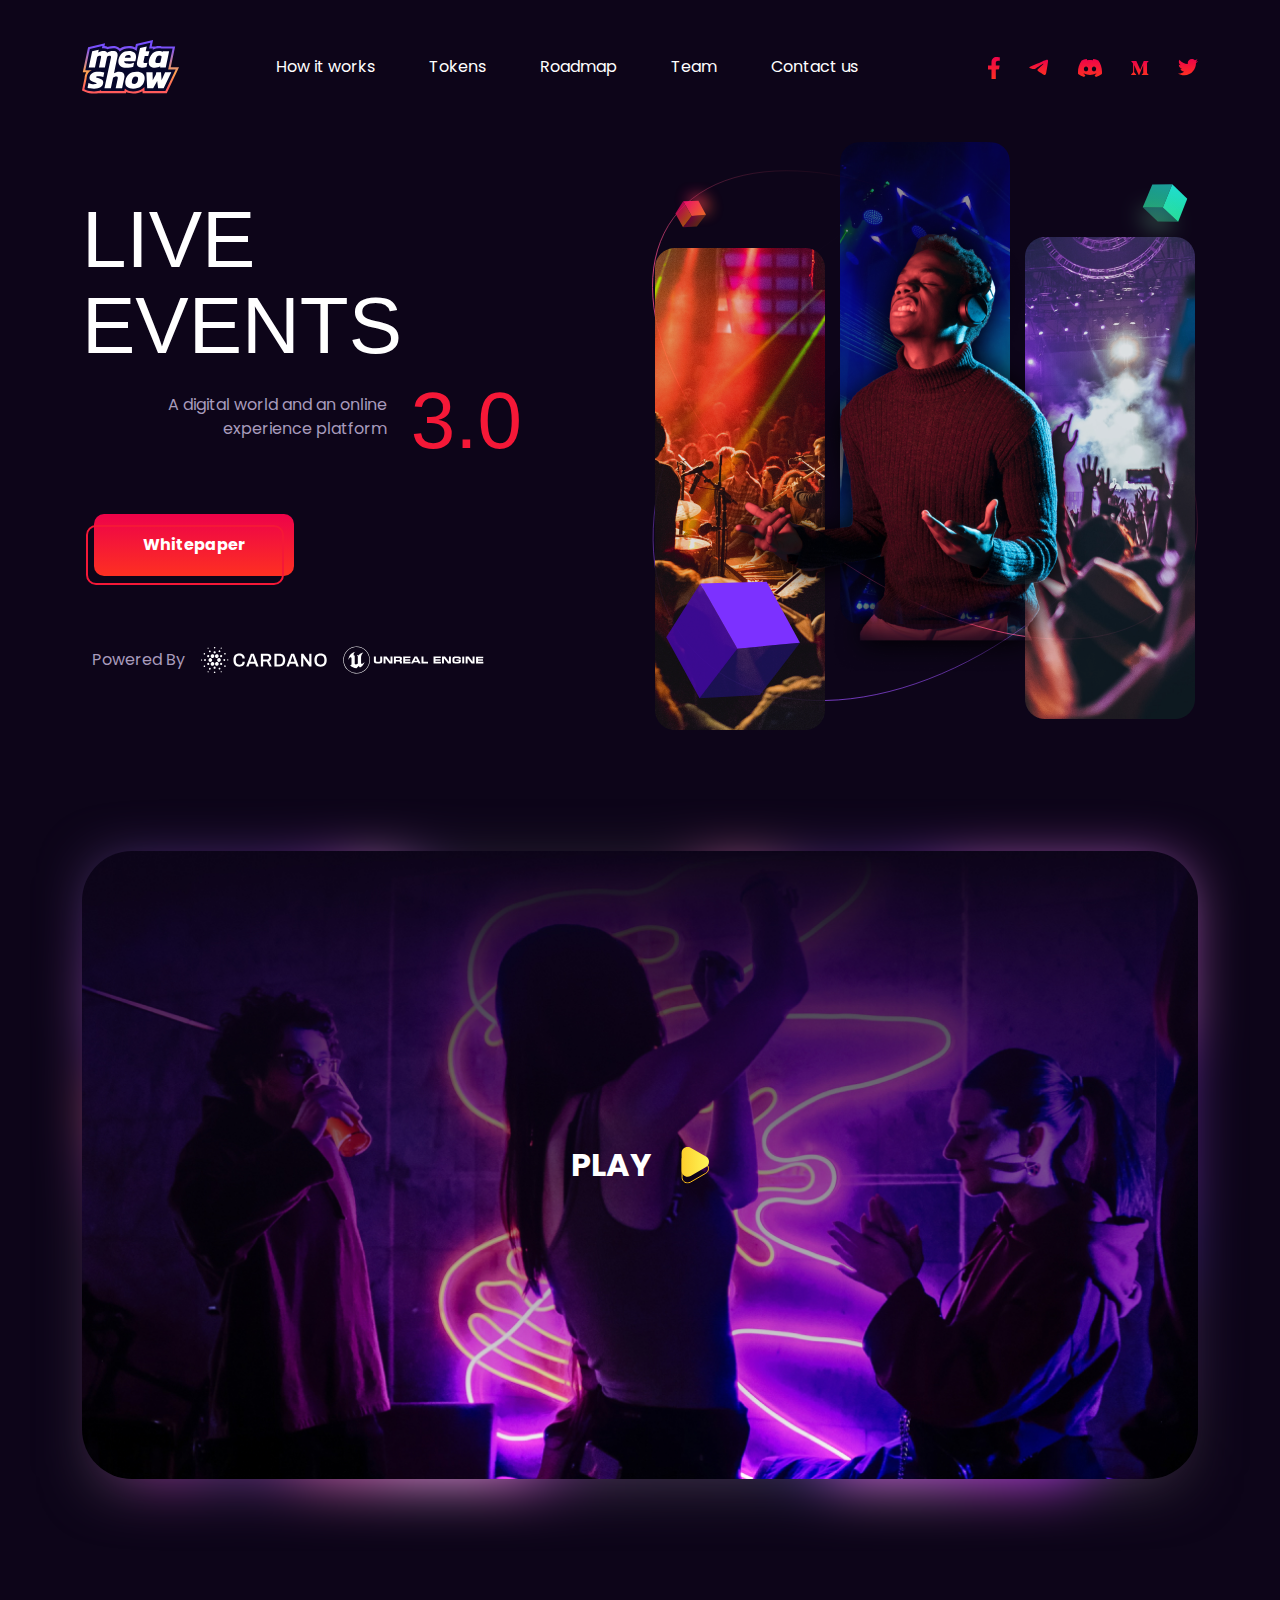
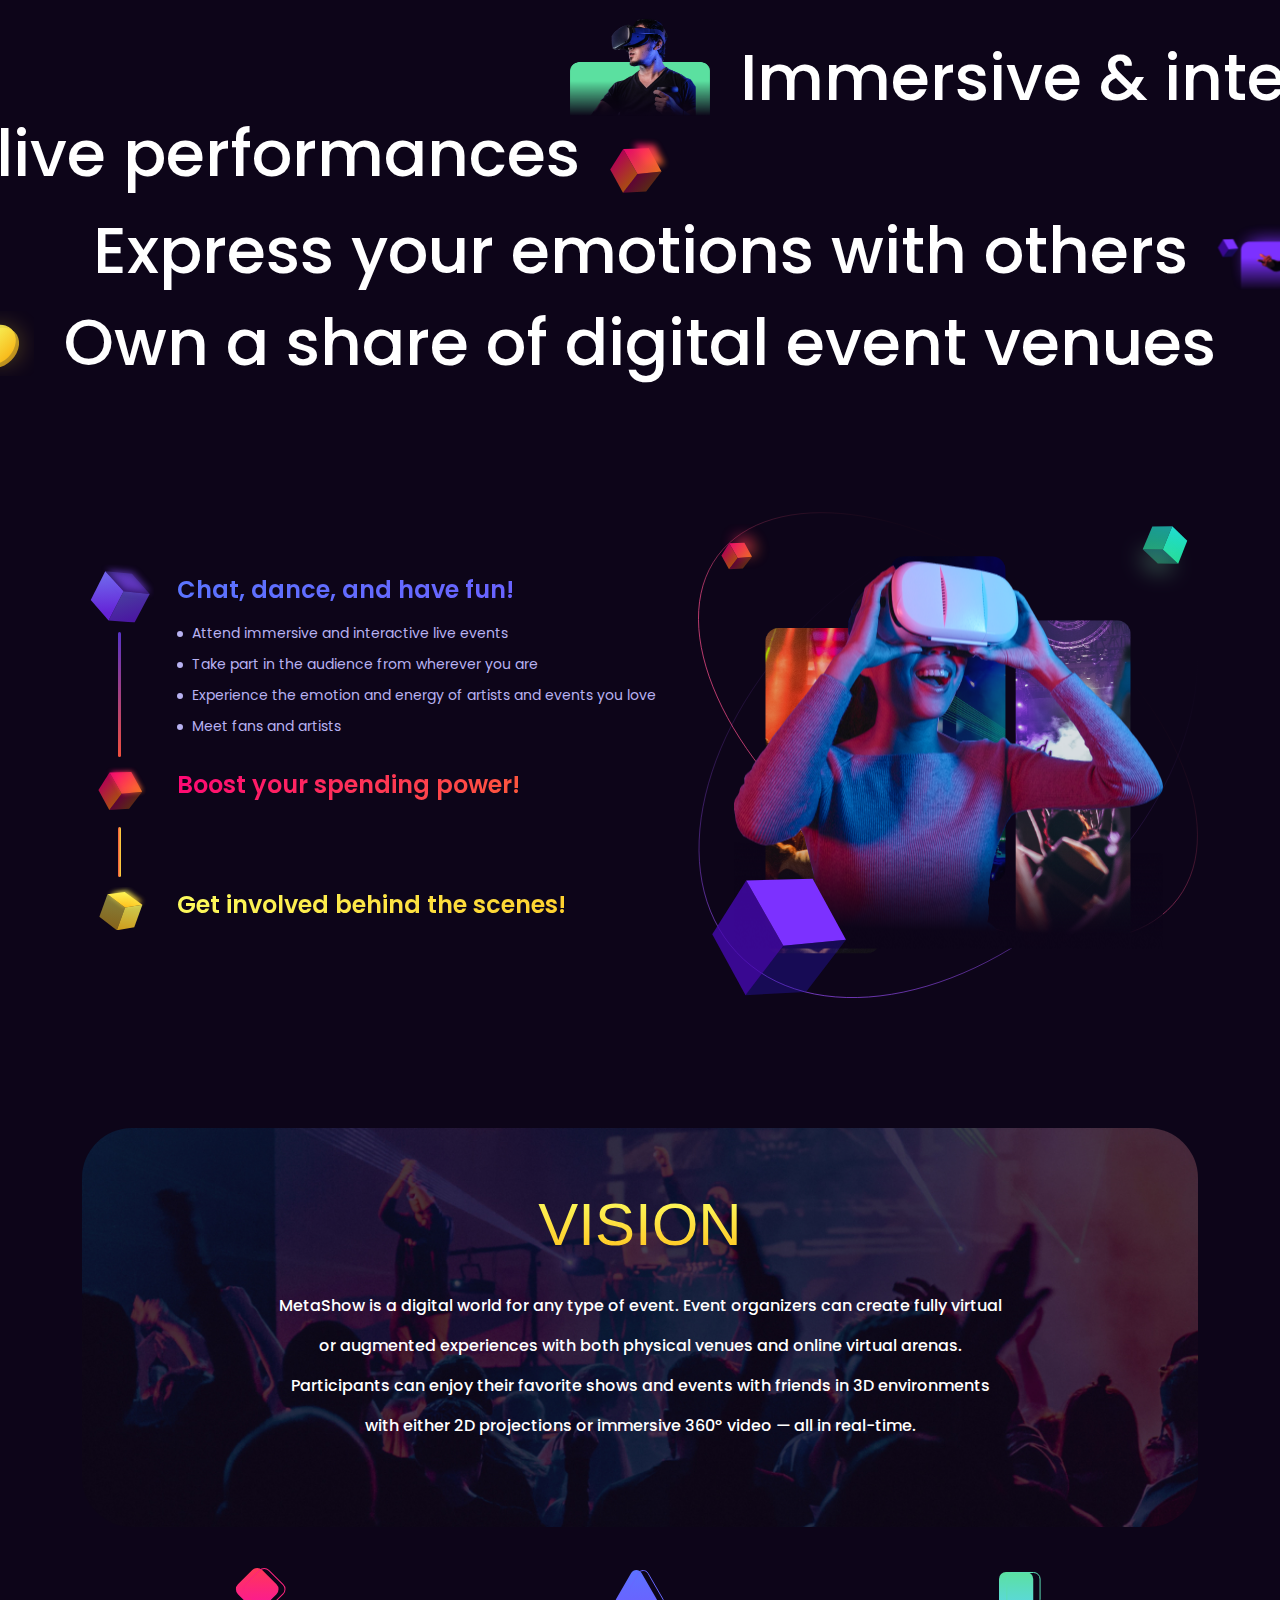
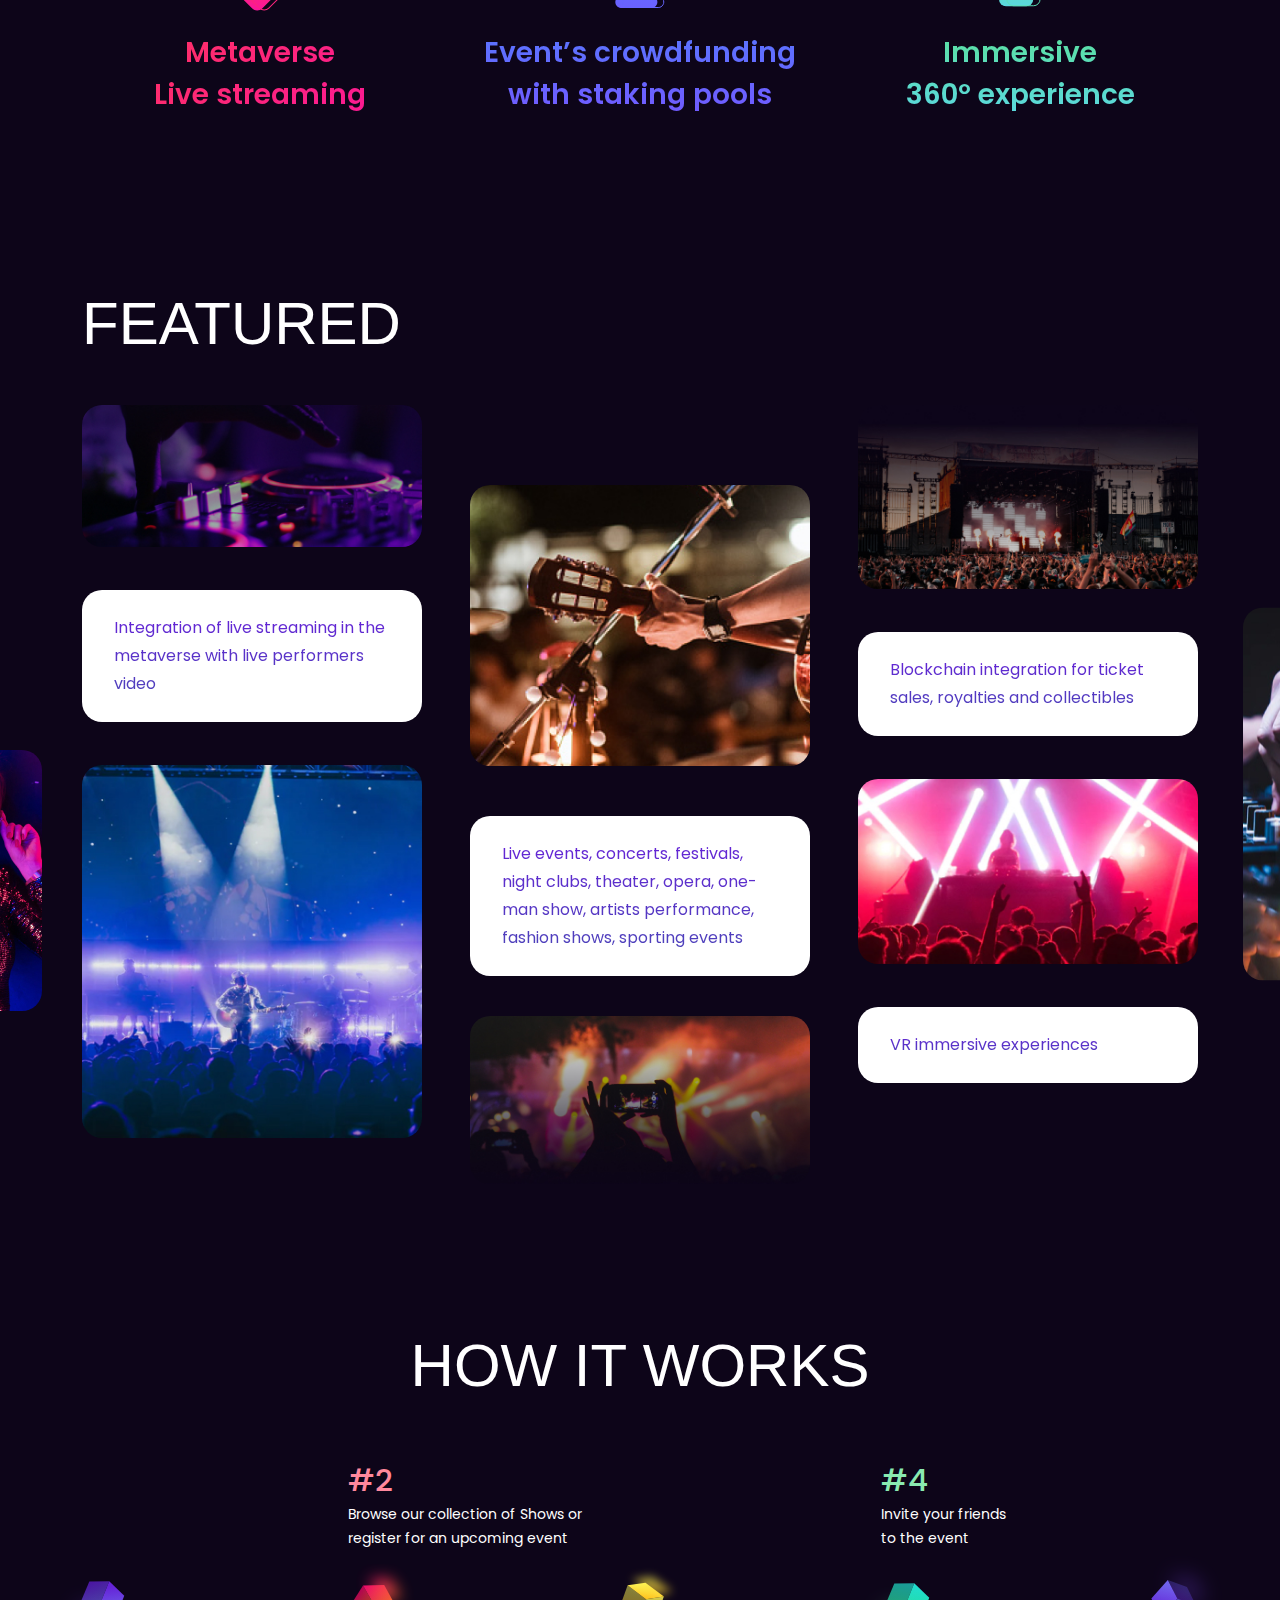
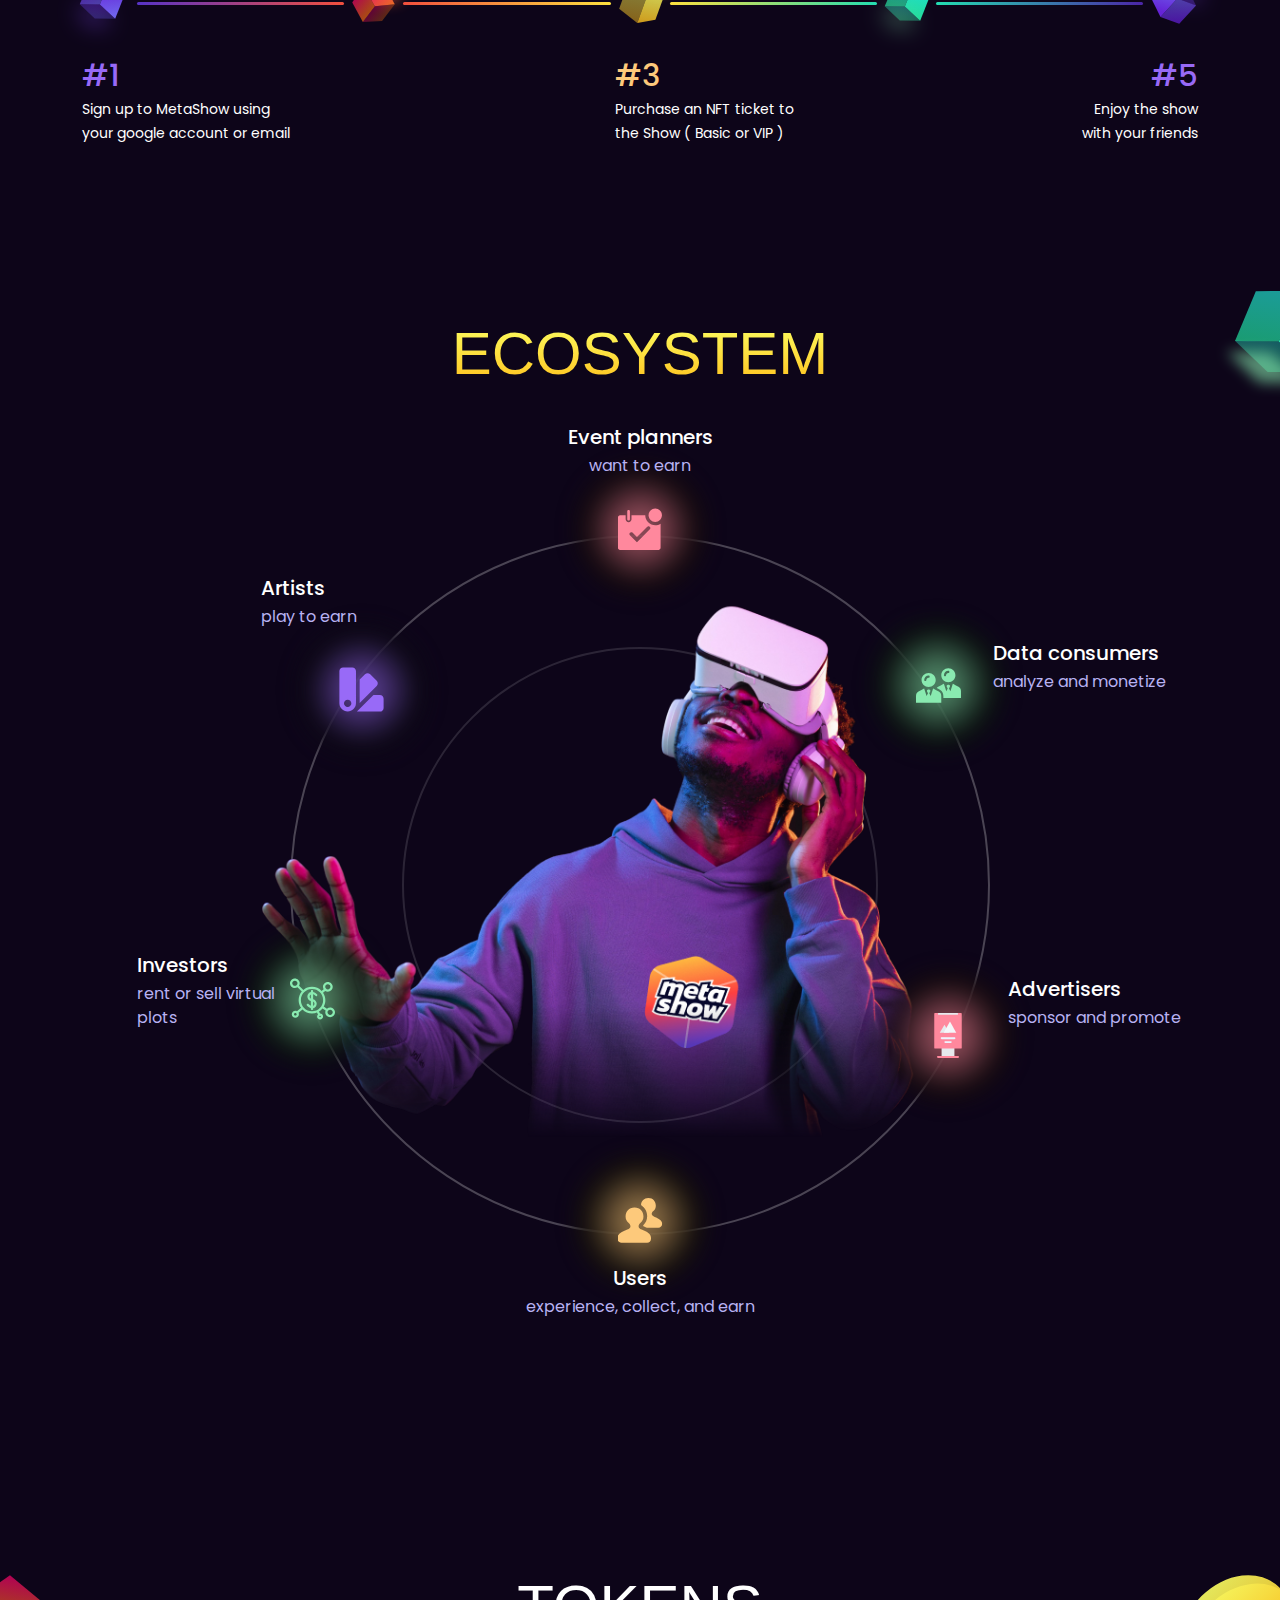
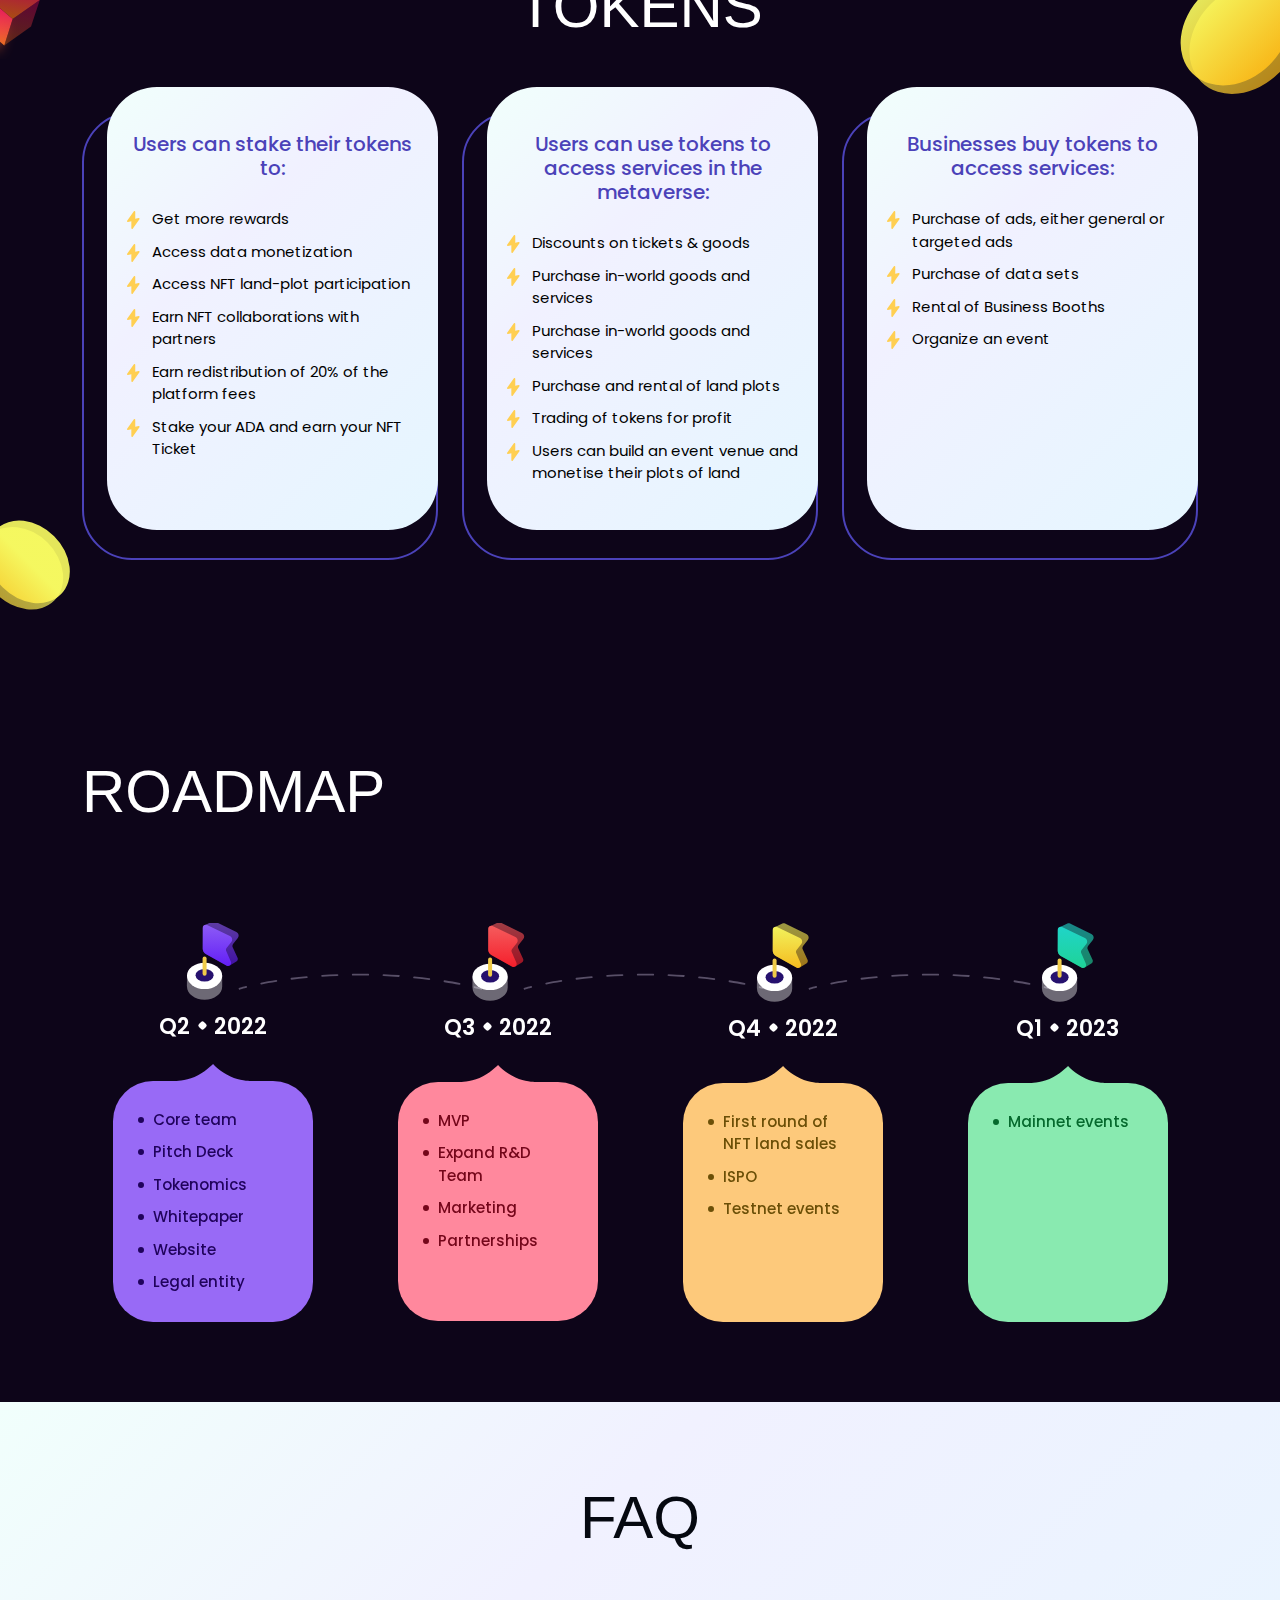
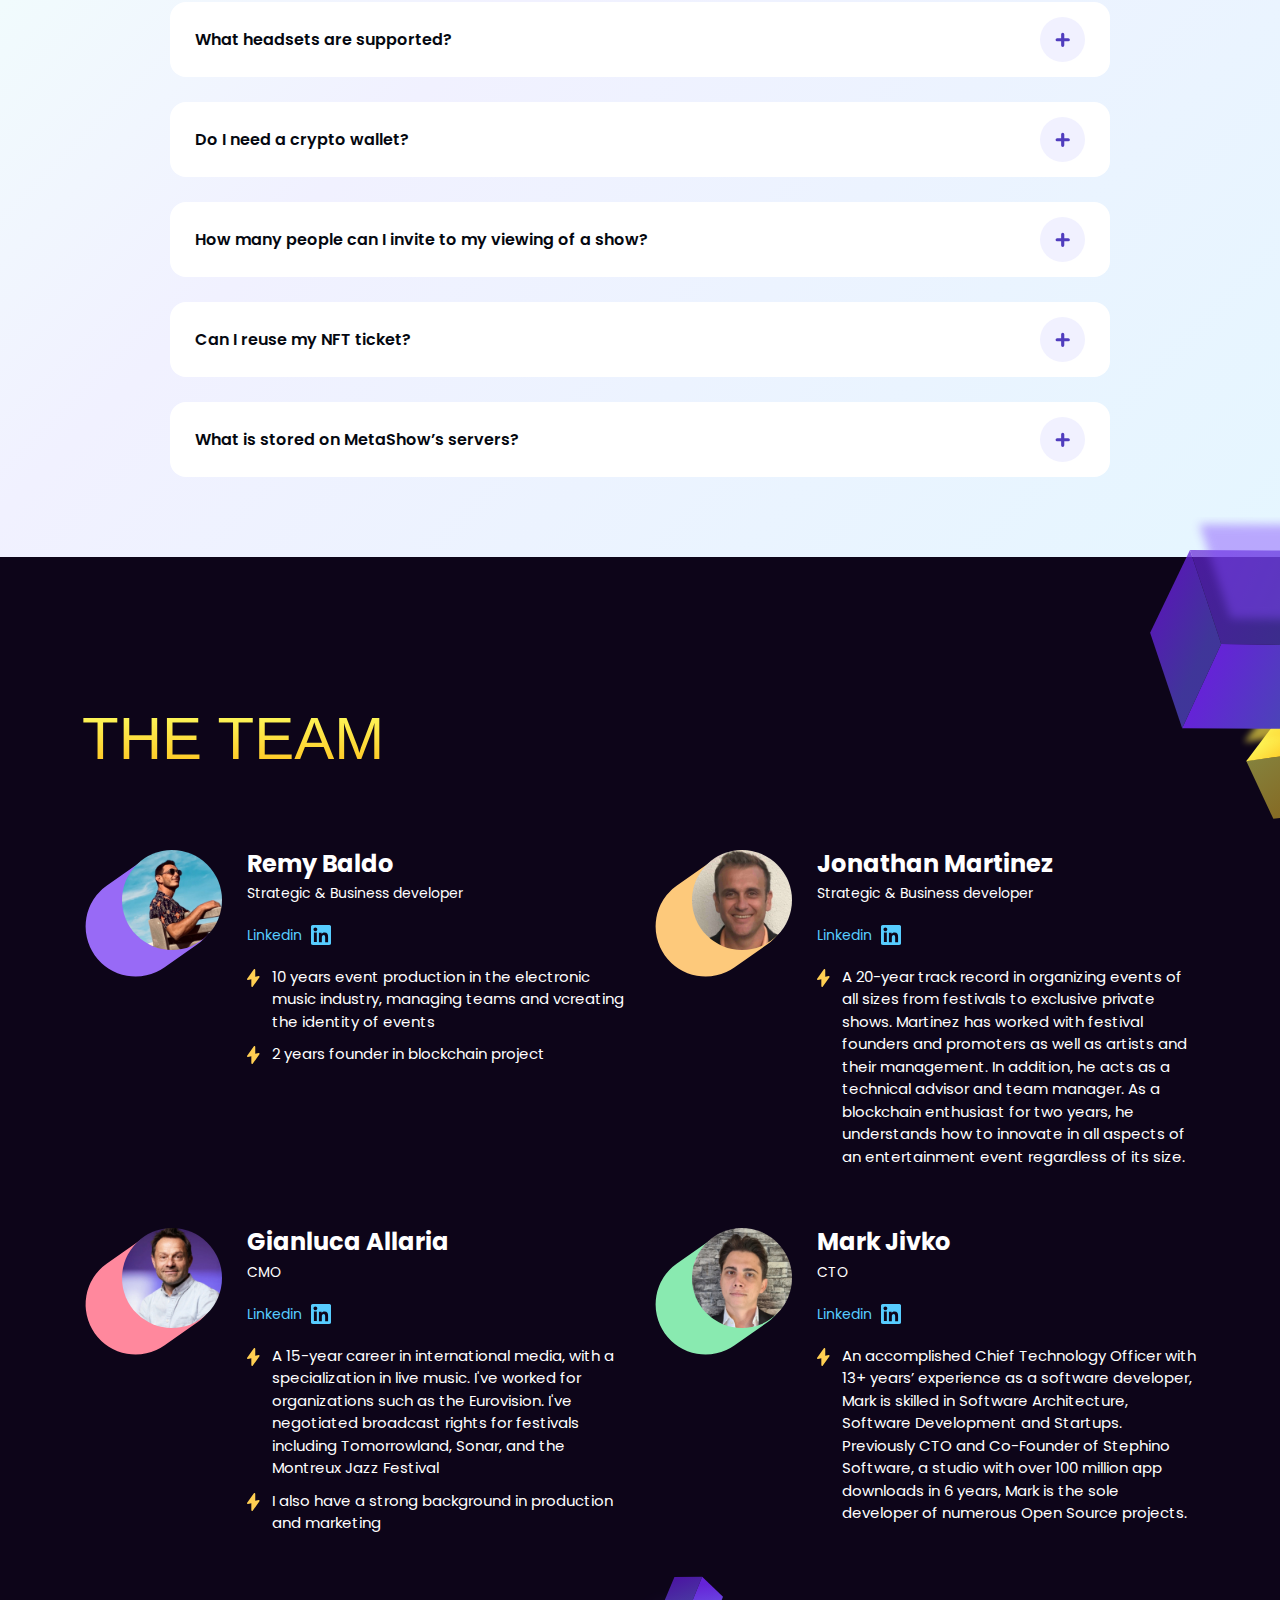
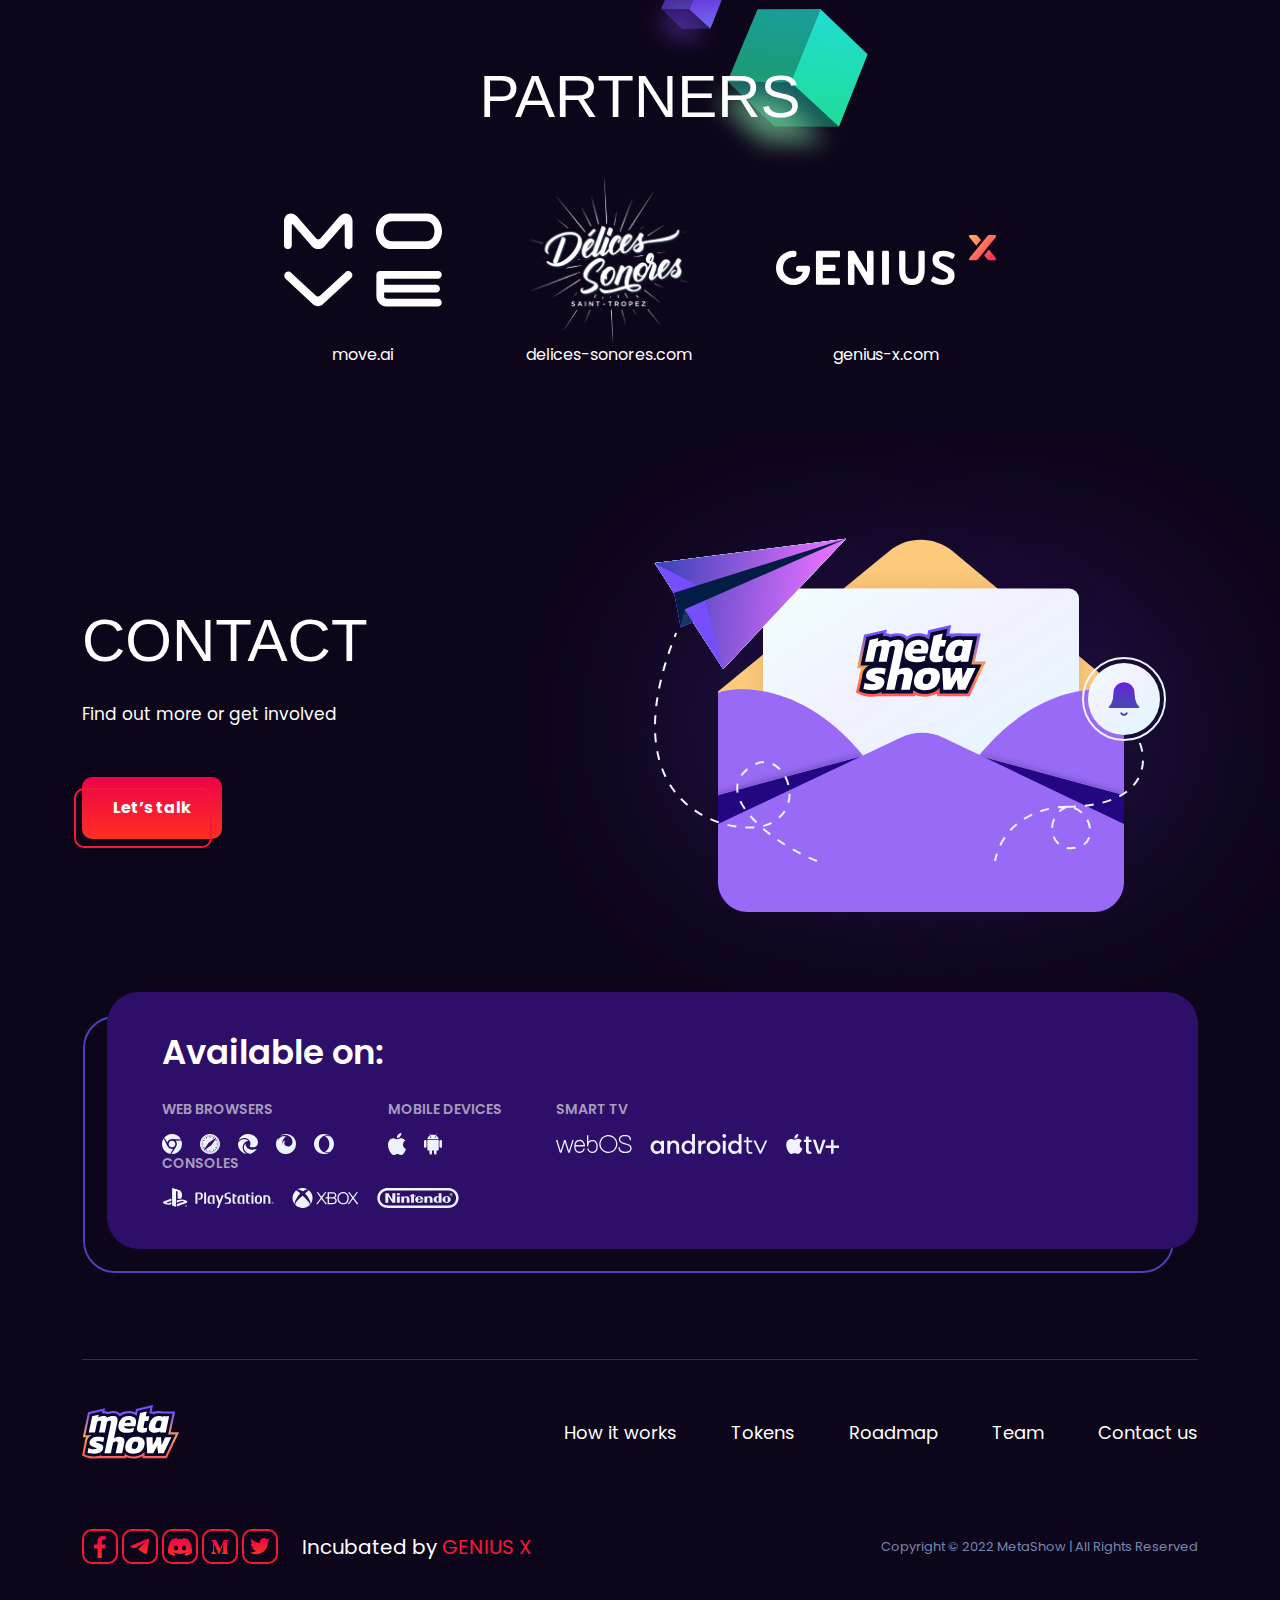
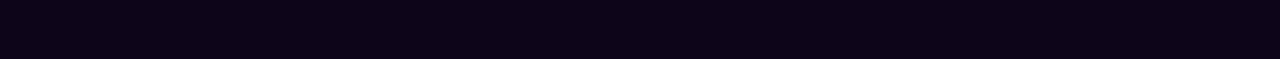
==== public/index.html @ 8c70f135 "[code] Added firebase ci" ====
<!DOCTYPE html>
<html lang="en">
    <head>
        <meta charset="utf-8" />
        <meta name="viewport" content="width=device-width, initial-scale=1" />
        <title>Meta Show</title>
        <link
            href="https://cdn.jsdelivr.net/npm/bootstrap@5.2.0-beta1/dist/css/bootstrap.min.css"
            rel="stylesheet" />

        <link rel="stylesheet" href="https://unpkg.com/swiper/swiper-bundle.min.css" />
        <link rel="stylesheet" href="css/style.css" />
    </head>
    <body>
        <header>
            <div class="headerCol">
                <div class="container">
                    <div class="row align-items-center">
                        <div class="col col-lg-auto">
                            <div class="logoCol">
                                <a href="javascript:void(0)">
                                    <img src="images/logo.svg" alt="MetaShow" />
                                </a>
                            </div>
                        </div>
                        <div class="col-auto col-lg">
                            <div class="menuColMain">
                                <div class="row align-items-center">
                                    <div class="col-lg">
                                        <div class="menuCol">
                                            <ul>
                                                <li>
                                                    <span
                                                        class="data-scroll"
                                                        data-scroll-to="#howItWorkId"
                                                        ><a
                                                            href="javascript:void(0)"
                                                            class="nav-link"
                                                            >How it works</a
                                                        ></span
                                                    >
                                                </li>

                                                <li>
                                                    <span
                                                        class="data-scroll"
                                                        data-scroll-to="#tokenId"
                                                        ><a
                                                            href="javascript:void(0)"
                                                            class="nav-link"
                                                            >Tokens</a
                                                        ></span
                                                    >
                                                </li>

                                                <li>
                                                    <span
                                                        class="data-scroll"
                                                        data-scroll-to="#roadmapId"
                                                        ><a
                                                            href="javascript:void(0)"
                                                            class="nav-link"
                                                            >Roadmap</a
                                                        ></span
                                                    >
                                                </li>

                                                <li>
                                                    <span
                                                        class="data-scroll"
                                                        data-scroll-to="#teamId"
                                                        ><a
                                                            href="javascript:void(0)"
                                                            class="nav-link"
                                                            >Team</a
                                                        ></span
                                                    >
                                                </li>

                                                <li>
                                                    <span
                                                        class="data-scroll"
                                                        data-scroll-to="#contactId"
                                                        ><a
                                                            href="javascript:void(0)"
                                                            class="nav-link"
                                                            >Contact us</a
                                                        ></span
                                                    >
                                                </li>
                                            </ul>
                                        </div>
                                    </div>

                                    <div class="col-lg-auto">
                                        <div class="socialIcons">
                                            <ul>
                                                <li>
                                                    <a href="javascript:void(0)"
                                                        ><img
                                                            src="images/facebook.svg"
                                                            alt="facebook"
                                                    /></a>
                                                </li>

                                                <li>
                                                    <a
                                                        rel="nofollow"
                                                        target="_blank"
                                                        href="https://t.me/metashowofficial"
                                                        ><img
                                                            src="images/telegram.svg"
                                                            alt="Telegram"
                                                    /></a>
                                                </li>

                                                <li>
                                                    <a
                                                        rel="nofollow"
                                                        target="_blank"
                                                        href="https://discord.gg/A9yg56Hc6v"
                                                        ><img
                                                            src="images/discord.svg"
                                                            alt="Discord"
                                                    /></a>
                                                </li>

                                                <li>
                                                    <a href="javascript:void(0)"
                                                        ><img src="images/medium.svg" alt="Medium"
                                                    /></a>
                                                </li>

                                                <li>
                                                    <a
                                                        rel="nofollow"
                                                        target="_blank"
                                                        href="https://twitter.com/HelloMetashow"
                                                        ><img
                                                            src="images/twitter.svg"
                                                            alt="Twitter"
                                                    /></a>
                                                </li>
                                            </ul>
                                        </div>
                                    </div>
                                </div>
                            </div>

                            <div class="d-lg-none">
                                <div class="menuTogle">
                                    <a href="javascript:void(0)" class="toggle">
                                        <span class="bar"></span>
                                        <span class="bar"></span>
                                        <span class="bar"></span>
                                    </a>
                                </div>
                            </div>
                        </div>
                    </div>
                </div>
            </div>
        </header>
        <section>
            <div class="bannerSection">
                <div class="container">
                    <div class="bannerContentMain">
                        <div class="row align-items-center">
                            <div class="col-md-6 order-md-last">
                                <div class="bannerImgCol">
                                    <span class="bannerShape1"
                                        ><img
                                            data-offset="90"
                                            src="images/banner-shape-1.svg"
                                            alt="..."
                                            class="parallax"
                                    /></span>

                                    <span class="bannerShape2"
                                        ><img
                                            data-offset="30"
                                            src="images/banner-shape-2.svg"
                                            alt="..."
                                            class="parallax"
                                    /></span>

                                    <span class="bannerBg"
                                        ><img
                                            data-offset="10"
                                            src="images/banner-bg.png"
                                            alt="..."
                                            class="parallax"
                                    /></span>

                                    <span class="bannerImg"
                                        ><img
                                            data-offset="30"
                                            src="images/Man photo.png"
                                            alt="..."
                                            class="parallax"
                                    /></span>

                                    <span class="bannerBox1"
                                        ><img
                                            data-offset="20"
                                            src="images/banner-box-1.svg"
                                            alt="..."
                                            class="parallax"
                                    /></span>

                                    <span class="bannerBox2"
                                        ><img
                                            data-offset="30"
                                            src="images/banner-box-2.svg"
                                            alt="..."
                                            class="parallax"
                                    /></span>

                                    <span class="bannerBox3"
                                        ><img
                                            data-offset="50"
                                            src="images/banner-box-3.svg"
                                            alt="..."
                                            class="parallax"
                                    /></span>
                                </div>
                            </div>

                            <div class="col-md-6">
                                <div class="bannerContent">
                                    <h1 class="xxlTitle">Live EVENTS</h1>

                                    <div class="row g-2 g-sm-4 align-items-center">
                                        <div class="col">
                                            <p class="bannerP">
                                                A digital world and an online experience platform
                                            </p>
                                        </div>

                                        <div class="col-auto">
                                            <span class="xxlTitle primaryColor">3.0</span>
                                        </div>
                                    </div>

                                    <div class="bannerBtnCol">
                                        <div class="row g-0 g-md-3 align-items-center">
                                            <div class="col-md-auto">
                                                <a
                                                    href="javascript:void(0)"
                                                    class="btn btnPrimary minWdBtn"
                                                    >Whitepaper</a
                                                >
                                            </div>
                                        </div>
                                    </div>

                                    <div class="poweredByCol">
                                        <ul class="poweredByLogo">
                                            <li>Powered By</li>

                                            <li><img src="images/cardano-logo.svg" alt="..." /></li>

                                            <li><img src="images/ue-logo.svg" alt="..." /></li>
                                        </ul>
                                    </div>
                                </div>
                            </div>
                        </div>
                    </div>
                </div>
            </div>
        </section>

        <section>
            <div class="videoSection">
                <div class="container">
                    <div class="videoCol">
                        <div class="ratio ratio-16x9">
                            <video class="video" poster="images/video-poster.jpg">
                                <source src="images/video.mp4" type="video/mp4" />

                                Your browser does not support the video tag.
                            </video>
                        </div>

                        <div class="playpause">
                            <span>play</span>

                            <span><img src="images/play-icon.svg" alt="..." /></span>
                        </div>
                    </div>
                </div>
            </div>
        </section>

        <div class="marqueeSection sectionSpace">
            <div class="marqueeSliderCol">
                <div class="swiper marqueeSlider1">
                    <div class="swiper-wrapper">
                        <div class="swiper-slide">
                            <span class="marqueeText">Immersive & interactive live events</span>
                        </div>

                        <div class="swiper-slide">
                            <span class="marqueeImgCol"
                                ><img src="images/marquee-img-1.png" alt="..." class="mqImg1"
                            /></span>
                        </div>
                    </div>

                    <div class="swiper-pagination"></div>
                </div>
            </div>

            <div class="marqueeSliderCol marqueeSlider2Col">
                <div class="swiper marqueeSlider2">
                    <div class="swiper-wrapper">
                        <div class="swiper-slide">
                            <span class="marqueeText"
                                >Real audience and artist’s live performances</span
                            >
                        </div>

                        <div class="swiper-slide">
                            <span class="marqueeImgCol"
                                ><img src="images/marquee-img-2.svg" alt="..." class="mqImg2"
                            /></span>
                        </div>
                    </div>

                    <div class="swiper-pagination"></div>
                </div>
            </div>

            <div class="marqueeSliderCol marqueeSlider3Col">
                <div class="swiper marqueeSlider1">
                    <div class="swiper-wrapper">
                        <div class="swiper-slide">
                            <span class="marqueeImgCol"
                                ><img src="images/marquee-img-3.png" alt="..." class="mqImg3"
                            /></span>
                        </div>

                        <div class="swiper-slide">
                            <span class="marqueeText">Express your emotions with others</span>
                        </div>
                    </div>

                    <div class="swiper-pagination"></div>
                </div>
            </div>

            <div class="marqueeSliderCol marqueeSlider4Col">
                <div class="swiper marqueeSlider2">
                    <div class="swiper-wrapper">
                        <div class="swiper-slide">
                            <span class="marqueeImgCol"
                                ><img src="images/marquee-img-4.svg" alt="..." class="mqImg4"
                            /></span>
                        </div>

                        <div class="swiper-slide">
                            <span class="marqueeText">Own a share of digital event venues</span>
                        </div>
                    </div>

                    <div class="swiper-pagination"></div>
                </div>
            </div>
        </div>

        <section>
            <div class="sectionSpace acStyleCol py-0">
                <div class="swiper accordionSlider">
                    <div class="swiper-wrapper">
                        <div class="swiper-slide ss1">
                            <div class="container">
                                <div class="row align-items-center">
                                    <div class="col-md">
                                        <div class="accordionSliderContent">
                                            <div class="accordionList">
                                                <ul>
                                                    <li class="acListOption1">
                                                        <div class="accodionTrigger active">
                                                            <img
                                                                src="images/ac-title-icon-1.svg"
                                                                alt="..."
                                                                class="atTriggerImg" />

                                                            <span class="atTitleText"
                                                                >Chat, dance, and have fun!</span
                                                            >
                                                        </div>

                                                        <div
                                                            class="accordionContent"
                                                            style="display: block">
                                                            <ul class="listStyle2">
                                                                <li>
                                                                    Attend immersive and interactive
                                                                    live events
                                                                </li>

                                                                <li>
                                                                    Take part in the audience from
                                                                    wherever you are
                                                                </li>

                                                                <li>
                                                                    Experience the emotion and
                                                                    energy of artists and events you
                                                                    love
                                                                </li>

                                                                <li>Meet fans and artists</li>
                                                            </ul>
                                                        </div>
                                                    </li>

                                                    <li class="acListOption2">
                                                        <div class="accodionTrigger">
                                                            <img
                                                                src="images/ac-title-icon-2.svg"
                                                                alt="..."
                                                                class="atTriggerImg" />

                                                            <span class="atTitleText"
                                                                >Boost your spending power!</span
                                                            >
                                                        </div>

                                                        <div class="accordionContent">
                                                            <ul class="listStyle2">
                                                                <li>
                                                                    Purchase Event tickets and get
                                                                    access to the real and virtual
                                                                    events or sale in the secondary
                                                                    market
                                                                </li>

                                                                <li>Get exclusive VIP access</li>

                                                                <li>
                                                                    Shop for digital and physical
                                                                    merch and other collectibles
                                                                </li>
                                                            </ul>
                                                        </div>
                                                    </li>

                                                    <li class="acListOption3">
                                                        <div class="accodionTrigger">
                                                            <img
                                                                src="images/ac-title-icon-3.svg"
                                                                alt="..."
                                                                class="atTriggerImg" />

                                                            <span class="atTitleText"
                                                                >Get involved behind the
                                                                scenes!</span
                                                            >
                                                        </div>

                                                        <div class="accordionContent">
                                                            <ul class="listStyle2">
                                                                <li>
                                                                    Event’s crowdfunding with an
                                                                    Innovative staking model
                                                                </li>

                                                                <li>
                                                                    Own a share of the event’s venue
                                                                    and earn profit
                                                                </li>

                                                                <li>
                                                                    Earn profit through NFTs that
                                                                    reward you and benefit artists
                                                                </li>
                                                            </ul>
                                                        </div>
                                                    </li>
                                                </ul>
                                            </div>
                                        </div>
                                    </div>

                                    <div class="col-md-auto">
                                        <div class="aSliderImgCol d-none d-lg-block">
                                            <div class="bannerImgCol">
                                                <span class="bannerShape1"
                                                    ><img
                                                        data-offset="90"
                                                        src="images/banner-shape-1.svg"
                                                        alt="..."
                                                        class="parallax-x"
                                                /></span>

                                                <span class="bannerShape2"
                                                    ><img
                                                        data-offset="30"
                                                        src="images/banner-shape-2.svg"
                                                        alt="..."
                                                        class="parallax-x"
                                                /></span>

                                                <span class="bannerBg"
                                                    ><img
                                                        data-offset="10"
                                                        src="images/banner-bg.png"
                                                        alt="..."
                                                        class="parallax-x"
                                                /></span>

                                                <span class="bannerImg"
                                                    ><img
                                                        data-offset="30"
                                                        src="images/accordion-img-1.png"
                                                        alt="..."
                                                        class="parallax-x"
                                                /></span>

                                                <span class="bannerBox1"
                                                    ><img
                                                        data-offset="20"
                                                        src="images/banner-box-1.svg"
                                                        alt="..."
                                                        class="parallax-x"
                                                /></span>

                                                <span class="bannerBox2"
                                                    ><img
                                                        data-offset="30"
                                                        src="images/banner-box-2.svg"
                                                        alt="..."
                                                        class="parallax-x"
                                                /></span>

                                                <span class="bannerBox3"
                                                    ><img
                                                        data-offset="50"
                                                        src="images/banner-box-3.svg"
                                                        alt="..."
                                                        class="parallax-x"
                                                /></span>
                                            </div>
                                        </div>
                                    </div>
                                </div>
                            </div>
                        </div>

                        <div class="swiper-slide ss2">
                            <div class="container">
                                <div class="row align-items-center">
                                    <div class="col-md">
                                        <div class="accordionSliderContent">
                                            <div class="accordionList">
                                                <ul>
                                                    <li class="acListOption1">
                                                        <div class="accodionTrigger">
                                                            <img
                                                                src="images/ac-title-icon-1.svg"
                                                                alt="..."
                                                                class="atTriggerImg" />

                                                            <span class="atTitleText"
                                                                >Chat, dance, and have fun!</span
                                                            >
                                                        </div>

                                                        <div class="accordionContent">
                                                            <ul class="listStyle2">
                                                                <li>
                                                                    Attend immersive and interactive
                                                                    live events
                                                                </li>

                                                                <li>
                                                                    Take part in the audience from
                                                                    wherever you are
                                                                </li>

                                                                <li>
                                                                    Experience the emotion and
                                                                    energy of artists and events you
                                                                    love
                                                                </li>

                                                                <li>Meet fans and artists</li>
                                                            </ul>
                                                        </div>
                                                    </li>

                                                    <li class="acListOption2">
                                                        <div class="accodionTrigger active">
                                                            <img
                                                                src="images/ac-title-icon-2.svg"
                                                                alt="..."
                                                                class="atTriggerImg" />

                                                            <span class="atTitleText"
                                                                >Boost your spending power!</span
                                                            >
                                                        </div>

                                                        <div
                                                            class="accordionContent"
                                                            style="display: block">
                                                            <ul class="listStyle2">
                                                                <li>
                                                                    Purchase Event tickets and get
                                                                    access to the real and virtual
                                                                    events or sale in the secondary
                                                                    market
                                                                </li>

                                                                <li>Get exclusive VIP access</li>

                                                                <li>
                                                                    Shop for digital and physical
                                                                    merch and other collectibles
                                                                </li>
                                                            </ul>
                                                        </div>
                                                    </li>

                                                    <li class="acListOption3">
                                                        <div class="accodionTrigger">
                                                            <img
                                                                src="images/ac-title-icon-3.svg"
                                                                alt="..."
                                                                class="atTriggerImg" />

                                                            <span class="atTitleText"
                                                                >Get involved behind the
                                                                scenes!</span
                                                            >
                                                        </div>

                                                        <div class="accordionContent">
                                                            <ul class="listStyle2">
                                                                <li>
                                                                    Event’s crowdfunding with an
                                                                    Innovative staking model
                                                                </li>

                                                                <li>
                                                                    Own a share of the event’s venue
                                                                    and earn profit
                                                                </li>

                                                                <li>
                                                                    Earn profit through NFTs that
                                                                    reward you and benefit artists
                                                                </li>
                                                            </ul>
                                                        </div>
                                                    </li>
                                                </ul>
                                            </div>
                                        </div>
                                    </div>

                                    <div class="col-md-auto">
                                        <div class="aSliderImgCol d-none d-lg-block">
                                            <div class="bannerImgCol">
                                                <span class="bannerShape1"
                                                    ><img
                                                        data-offset="90"
                                                        src="images/banner-shape-1.svg"
                                                        alt="..."
                                                        class="parallax-x"
                                                /></span>

                                                <span class="bannerShape2"
                                                    ><img
                                                        data-offset="30"
                                                        src="images/banner-shape-2.svg"
                                                        alt="..."
                                                        class="parallax-x"
                                                /></span>

                                                <span class="bannerBg"
                                                    ><img
                                                        data-offset="10"
                                                        src="images/banner-bg.png"
                                                        alt="..."
                                                        class="parallax-x"
                                                /></span>

                                                <span class="bannerImg"
                                                    ><img
                                                        data-offset="30"
                                                        src="images/accordion-img-2.png"
                                                        alt="..."
                                                        class="parallax-x"
                                                /></span>

                                                <span class="bannerBox1"
                                                    ><img
                                                        data-offset="20"
                                                        src="images/banner-box-1.svg"
                                                        alt="..."
                                                        class="parallax-x"
                                                /></span>

                                                <span class="bannerBox2"
                                                    ><img
                                                        data-offset="30"
                                                        src="images/banner-box-2.svg"
                                                        alt="..."
                                                        class="parallax-x"
                                                /></span>

                                                <span class="bannerBox3"
                                                    ><img
                                                        data-offset="50"
                                                        src="images/banner-box-3.svg"
                                                        alt="..."
                                                        class="parallax-x"
                                                /></span>
                                            </div>
                                        </div>
                                    </div>
                                </div>
                            </div>
                        </div>

                        <div class="swiper-slide ss3">
                            <div class="container">
                                <div class="row align-items-center">
                                    <div class="col-md">
                                        <div class="accordionSliderContent">
                                            <div class="accordionList">
                                                <ul>
                                                    <li class="acListOption1">
                                                        <div class="accodionTrigger">
                                                            <img
                                                                src="images/ac-title-icon-1.svg"
                                                                alt="..."
                                                                class="atTriggerImg" />

                                                            <span class="atTitleText"
                                                                >Chat, dance, and have fun!</span
                                                            >
                                                        </div>

                                                        <div class="accordionContent">
                                                            <ul class="listStyle2">
                                                                <li>
                                                                    Attend immersive and interactive
                                                                    live events
                                                                </li>

                                                                <li>
                                                                    Take part in the audience from
                                                                    wherever you are
                                                                </li>

                                                                <li>
                                                                    Experience the emotion and
                                                                    energy of artists and events you
                                                                    love
                                                                </li>

                                                                <li>Meet fans and artists</li>
                                                            </ul>
                                                        </div>
                                                    </li>

                                                    <li class="acListOption2">
                                                        <div class="accodionTrigger">
                                                            <img
                                                                src="images/ac-title-icon-2.svg"
                                                                alt="..."
                                                                class="atTriggerImg" />

                                                            <span class="atTitleText"
                                                                >Boost your spending power!</span
                                                            >
                                                        </div>

                                                        <div class="accordionContent">
                                                            <ul class="listStyle2">
                                                                <li>
                                                                    Purchase Event tickets and get
                                                                    access to the real and virtual
                                                                    events or sale in the secondary
                                                                    market
                                                                </li>

                                                                <li>Get exclusive VIP access</li>

                                                                <li>
                                                                    Shop for digital and physical
                                                                    merch and other collectibles
                                                                </li>
                                                            </ul>
                                                        </div>
                                                    </li>

                                                    <li class="acListOption3">
                                                        <div class="accodionTrigger active">
                                                            <img
                                                                src="images/ac-title-icon-3.svg"
                                                                alt="..."
                                                                class="atTriggerImg" />

                                                            <span class="atTitleText"
                                                                >Get involved behind the
                                                                scenes!</span
                                                            >
                                                        </div>

                                                        <div
                                                            class="accordionContent"
                                                            style="display: block">
                                                            <ul class="listStyle2">
                                                                <li>
                                                                    Event’s crowdfunding with an
                                                                    Innovative staking model
                                                                </li>

                                                                <li>
                                                                    Own a share of the event’s venue
                                                                    and earn profit
                                                                </li>

                                                                <li>
                                                                    Earn profit through NFTs that
                                                                    reward you and benefit artists
                                                                </li>
                                                            </ul>
                                                        </div>
                                                    </li>
                                                </ul>
                                            </div>
                                        </div>
                                    </div>

                                    <div class="col-md-auto">
                                        <div class="aSliderImgCol d-none d-lg-block">
                                            <div class="bannerImgCol">
                                                <span class="bannerShape1"
                                                    ><img
                                                        data-offset="90"
                                                        src="images/banner-shape-1.svg"
                                                        alt="..."
                                                        class="parallax-x"
                                                /></span>

                                                <span class="bannerShape2"
                                                    ><img
                                                        data-offset="30"
                                                        src="images/banner-shape-2.svg"
                                                        alt="..."
                                                        class="parallax-x"
                                                /></span>

                                                <span class="bannerBg"
                                                    ><img
                                                        data-offset="10"
                                                        src="images/accordion-bg-2.png"
                                                        alt="..."
                                                        class="parallax-x"
                                                /></span>

                                                <span class="bannerImg"
                                                    ><img
                                                        data-offset="30"
                                                        src="images/accordion-img-3.png"
                                                        alt="..."
                                                        class="parallax-x"
                                                /></span>

                                                <span class="bannerBox1"
                                                    ><img
                                                        data-offset="20"
                                                        src="images/banner-box-1.svg"
                                                        alt="..."
                                                        class="parallax-x"
                                                /></span>

                                                <span class="bannerBox2"
                                                    ><img
                                                        data-offset="30"
                                                        src="images/banner-box-2.svg"
                                                        alt="..."
                                                        class="parallax-x"
                                                /></span>

                                                <span class="bannerBox3"
                                                    ><img
                                                        data-offset="50"
                                                        src="images/banner-box-3.svg"
                                                        alt="..."
                                                        class="parallax-x"
                                                /></span>
                                            </div>
                                        </div>
                                    </div>
                                </div>
                            </div>
                        </div>
                    </div>
                </div>
            </div>
        </section>

        <section>
            <div class="visionSection">
                <div class="container">
                    <div class="visionContentMain">
                        <div class="visionContent">
                            <h4 class="xlTitle textColor1">Vision</h4>

                            <p>
                                MetaShow is a digital world for any type of event. Event organizers
                                can create fully virtual or augmented experiences with both physical
                                venues and online virtual arenas. Participants can enjoy their
                                favorite shows and events with friends in 3D environments with
                                either 2D projections or immersive 360º video — all in real-time.
                            </p>
                        </div>
                    </div>

                    <div class="visionBtmCol">
                        <div class="row">
                            <div class="col-md-4">
                                <div class="cs1Card">
                                    <div class="cs1IconCol">
                                        <span>
                                            <img
                                                src="images/3D-environments-icon-1.svg"
                                                alt="..." />

                                            <img
                                                src="images/3D-environments-icon-2.svg"
                                                alt="..."
                                                class="pImg parallax-x"
                                                data-offset="10" />
                                        </span>
                                    </div>

                                    <div class="cs1CotentCol">
                                        <p class="textColor2">
                                            Metaverse <br class="d-none d-md-block" />
                                            Live streaming
                                        </p>
                                    </div>
                                </div>
                            </div>

                            <div class="col-md-4">
                                <div class="cs1Card">
                                    <div class="cs1IconCol">
                                        <span>
                                            <img src="images/2D-projections-icon-1.svg" alt="..." />

                                            <img
                                                src="images/2D-projections-icon-2.svg"
                                                alt="..."
                                                class="pImg parallax-x"
                                                data-offset="12" />
                                        </span>
                                    </div>

                                    <div class="cs1CotentCol">
                                        <p class="textColor3">
                                            Event’s crowdfunding <br class="d-none d-md-block" />
                                            with staking pools
                                        </p>
                                    </div>
                                </div>
                            </div>

                            <div class="col-md-4">
                                <div class="cs1Card">
                                    <div class="cs1IconCol">
                                        <span>
                                            <img src="images/360-deg-icon-1.svg" alt="..." />

                                            <img
                                                src="images/360-deg-icon-2.svg"
                                                alt="..."
                                                class="pImg parallax-x"
                                                data-offset="10" />
                                        </span>
                                    </div>

                                    <div class="cs1CotentCol">
                                        <p class="textColor4">
                                            Immersive <br class="d-none d-md-block" />
                                            360º experience
                                        </p>
                                    </div>
                                </div>
                            </div>
                        </div>
                    </div>
                </div>
            </div>
        </section>

        <section class="overflow-hidden">
            <div class="sectionSpace featuredSection">
                <div class="container">
                    <div class="titleCol text-center text-md-start">
                        <h4 class="xlTitle">Featured</h4>
                    </div>

                    <div class="featuredContentMain">
                        <div class="row gx-3 gx-md-4 gx-xl-5">
                            <div class="col-md-4">
                                <div class="row">
                                    <div class="col-12">
                                        <div class="fImgCol1">
                                            <div class="fImgCol fImg1">
                                                <img src="images/featured-img-1.jpg" alt="..." />
                                            </div>
                                        </div>
                                    </div>

                                    <div class="col col-md-12 fMbBtmSpace">
                                        <div class="featuredContentCol featureContent1">
                                            <div class="featuredTextCol">
                                                <p>
                                                    Integration of live streaming in the metaverse
                                                    with live performers video
                                                </p>
                                            </div>
                                        </div>
                                    </div>

                                    <div class="col-auto col-sm-6 col-md-12 fMbBtmSpace">
                                        <div class="fImgCol2">
                                            <div class="fImgCol fImg2">
                                                <img src="images/featured-img-2.jpg" alt="..." />
                                            </div>
                                        </div>
                                    </div>
                                </div>
                            </div>

                            <div class="col-md-4">
                                <div class="fCol2">
                                    <div class="row">
                                        <div class="col-auto fMbBtmSpace">
                                            <div class="fImgCol3">
                                                <div class="fImgCol fImg3">
                                                    <img
                                                        src="images/featured-img-3.jpg"
                                                        alt="..." />
                                                </div>
                                            </div>
                                        </div>

                                        <div class="col col-md-12">
                                            <div class="row">
                                                <div class="col-12 fMbBtmSpace">
                                                    <div class="featuredContentCol featureContent2">
                                                        <div class="featuredTextCol">
                                                            <p>
                                                                Live events, concerts, festivals,
                                                                night clubs, theater, opera, one-man
                                                                show, artists performance, fashion
                                                                shows, sporting events
                                                            </p>
                                                        </div>
                                                    </div>
                                                </div>

                                                <div class="col-12 order-md-first fMbBtmSpace">
                                                    <div class="fImgCol4">
                                                        <div class="fImgCol fImg4">
                                                            <img
                                                                src="images/featured-img-4.jpg"
                                                                alt="..." />
                                                        </div>
                                                    </div>
                                                </div>

                                                <div class="col-12">
                                                    <div class="fImgCol5">
                                                        <div class="fImgCol fImg5">
                                                            <img
                                                                src="images/featured-img-5.jpg"
                                                                alt="..." />
                                                        </div>
                                                    </div>
                                                </div>
                                            </div>
                                        </div>
                                    </div>
                                </div>
                            </div>

                            <div class="col-md-4">
                                <div class="row">
                                    <div class="col-12">
                                        <div class="fImgCol6">
                                            <div class="fImgCol fImg6">
                                                <img src="images/featured-img-6.jpg" alt="..." />
                                            </div>
                                        </div>
                                    </div>

                                    <div class="col-12">
                                        <div class="row">
                                            <div class="col col-sm-7 col-md-12 fMbBtmSpace">
                                                <div class="featuredContentCol featureContent3">
                                                    <div class="featuredTextCol">
                                                        <p>
                                                            Blockchain integration for ticket sales,
                                                            royalties and collectibles
                                                        </p>
                                                    </div>
                                                </div>
                                            </div>

                                            <div class="col-auto col-sm col-md-12 fMbBtmSpace">
                                                <div class="fImgCol7">
                                                    <div class="fImgCol fImg7">
                                                        <img
                                                            src="images/featured-img-7.jpg"
                                                            alt="..." />
                                                    </div>
                                                </div>
                                            </div>
                                        </div>
                                    </div>

                                    <div class="col-12">
                                        <div class="row">
                                            <div class="col-auto col-sm-5 col-md-12">
                                                <div class="fImgCol8">
                                                    <div class="fImgCol fImg8">
                                                        <img
                                                            src="images/featured-img-8.jpg"
                                                            alt="..." />
                                                    </div>
                                                </div>
                                            </div>

                                            <div class="col col-md-12">
                                                <div class="featuredContentCol featureContent4">
                                                    <div class="featuredTextCol">
                                                        <p>VR immersive experiences</p>
                                                    </div>
                                                </div>
                                            </div>
                                        </div>
                                    </div>
                                </div>
                            </div>
                        </div>
                    </div>
                </div>
            </div>
        </section>

        <section id="howItWorkId">
            <div class="sectionSpace">
                <div class="container">
                    <div class="titleCol">
                        <h4 class="xlTitle text-center">How it works</h4>
                    </div>

                    <div class="workSection">
                        <div class="workFlow">
                            <div class="row g-1">
                                <div class="col-md">
                                    <div class="workCardCol wCard1">
                                        <div class="wfIcon">
                                            <img src="images/work-icon-1.svg" alt="..." />
                                        </div>

                                        <div class="wCardContentCol">
                                            <span class="wfNumber">#1</span>

                                            <p>
                                                Sign up to MetaShow using your google account or
                                                email
                                            </p>
                                        </div>
                                    </div>
                                </div>

                                <div class="col-md">
                                    <div class="workCardCol wCard2">
                                        <div class="wfIcon">
                                            <img src="images/work-icon-2.svg" alt="..." />
                                        </div>

                                        <div class="wCardContentCol">
                                            <span class="wfNumber">#2</span>

                                            <p>
                                                Browse our collection of Shows or register for an
                                                upcoming event
                                            </p>
                                        </div>
                                    </div>
                                </div>

                                <div class="col-md">
                                    <div class="workCardCol wCard3">
                                        <div class="wfIcon">
                                            <img src="images/work-icon-3.svg" alt="..." />
                                        </div>

                                        <div class="wCardContentCol">
                                            <span class="wfNumber">#3</span>

                                            <p>
                                                Purchase an NFT ticket to the Show ( Basic or VIP )
                                            </p>
                                        </div>
                                    </div>
                                </div>

                                <div class="col-md">
                                    <div class="workCardCol wCard4">
                                        <div class="wfIcon">
                                            <img src="images/work-icon-4.svg" alt="..." />
                                        </div>

                                        <div class="wCardContentCol">
                                            <span class="wfNumber">#4</span>

                                            <p>Invite your friends to the event</p>
                                        </div>
                                    </div>
                                </div>

                                <div class="col-md-auto">
                                    <div class="workCardCol wCard5">
                                        <div class="wfIcon">
                                            <img src="images/work-icon-5.svg" alt="..." />
                                        </div>

                                        <div class="wCardContentCol">
                                            <span class="wfNumber">#5</span>

                                            <p>Enjoy the show with your friends</p>
                                        </div>
                                    </div>
                                </div>
                            </div>
                        </div>
                    </div>
                </div>
            </div>
        </section>

        <section>
            <div class="sectionSpace pb-0">
                <div class="gRightShape" data-parallax='{"y": -100, "smoothness": 20}'>
                    <img src="images/g-right-shape.svg" alt="..." />
                </div>

                <div class="container">
                    <div class="titleCol text-center">
                        <h4 class="xlTitle textColor1">Ecosystem</h4>
                    </div>
                </div>

                <div class="ecoSystemSection">
                    <div class="container">
                        <div class="ecoSystemCol">
                            <div class="ecoCircleParent parallax-x" data-offset="15">
                                <div class="ecoCircle"></div>
                            </div>

                            <div class="esImgCol">
                                <img
                                    src="images/ecosystem-img.png"
                                    alt="..."
                                    class="parallax-x"
                                    data-offset="35" />
                            </div>

                            <div class="esContentCol parallax-x" data-offset="20">
                                <ul>
                                    <li>
                                        <div class="esCard">
                                            <div class="esCardIconCol">
                                                <img src="images/artists-icon.svg" alt="..." />
                                            </div>

                                            <div class="esCardContent">
                                                <h4>Artists</h4>

                                                <p>play to earn</p>
                                            </div>
                                        </div>
                                    </li>

                                    <li>
                                        <div class="esCard">
                                            <div class="esCardIconCol">
                                                <img
                                                    src="images/event-planners-icon.svg"
                                                    alt="..." />
                                            </div>

                                            <div class="esCardContent">
                                                <h4>Event planners</h4>

                                                <p>want to earn</p>
                                            </div>
                                        </div>
                                    </li>

                                    <li>
                                        <div class="esCard">
                                            <div class="esCardIconCol">
                                                <img
                                                    src="images/data-consumers-icon.svg"
                                                    alt="..." />
                                            </div>

                                            <div class="esCardContent">
                                                <h4>Data consumers</h4>

                                                <p>analyze and monetize</p>
                                            </div>
                                        </div>
                                    </li>

                                    <li>
                                        <div class="esCard">
                                            <div class="esCardIconCol">
                                                <img src="images/advertisers-icon.svg" alt="..." />
                                            </div>

                                            <div class="esCardContent">
                                                <h4>Advertisers</h4>

                                                <p>sponsor and promote</p>
                                            </div>
                                        </div>
                                    </li>

                                    <li>
                                        <div class="esCard">
                                            <div class="esCardIconCol">
                                                <img src="images/users-icon.svg" alt="..." />
                                            </div>

                                            <div class="esCardContent">
                                                <h4>Users</h4>

                                                <p>experience, collect, and earn</p>
                                            </div>
                                        </div>
                                    </li>

                                    <li>
                                        <div class="esCard">
                                            <div class="esCardIconCol">
                                                <img src="images/investors-icon.svg" alt="..." />
                                            </div>

                                            <div class="esCardContent">
                                                <h4>Investors</h4>

                                                <p>rent or sell virtual plots</p>
                                            </div>
                                        </div>
                                    </li>
                                </ul>
                            </div>
                        </div>
                    </div>
                </div>
            </div>
        </section>

        <section id="tokenId">
            <div class="sectionSpace tokenCol pb-0">
                <div class="tokenShape1">
                    <img
                        src="images/token-shape-1.svg"
                        alt="..."
                        data-parallax='{"y": -100, "smoothness": 30}' />
                </div>

                <div class="tokenShape2">
                    <img
                        src="images/token-shape-2.svg"
                        alt="..."
                        data-parallax='{"y": 150, "smoothness": 50}' />
                </div>

                <div class="tokenShape3">
                    <img
                        src="images/token-shape-3.svg"
                        alt="..."
                        data-parallax='{"y": -50, "smoothness": 20}' />
                </div>

                <div class="container">
                    <div class="titleCol">
                        <h4 class="xlTitle text-center">Tokens</h4>
                    </div>
                </div>

                <div class="tokenSlider">
                    <div class="container">
                        <div class="swiper swiperStyle tokenSwiper">
                            <div class="swiper-wrapper">
                                <div class="swiper-slide">
                                    <div class="tokenCardCol">
                                        <div class="tokenCard">
                                            <h4>Users can stake their tokens to:</h4>

                                            <ul class="listStyle">
                                                <li>Get more rewards</li>

                                                <li>Access data monetization</li>

                                                <li>Access NFT land-plot participation</li>

                                                <li>Earn NFT collaborations with partners</li>

                                                <li>
                                                    Earn redistribution of 20% of the platform fees
                                                </li>

                                                <li>Stake your ADA and earn your NFT Ticket</li>
                                            </ul>
                                        </div>
                                    </div>
                                </div>

                                <div class="swiper-slide">
                                    <div class="tokenCardCol">
                                        <div class="tokenCard">
                                            <h4>
                                                Users can use tokens to access services in the
                                                metaverse:
                                            </h4>

                                            <ul class="listStyle">
                                                <li>Discounts on tickets & goods</li>

                                                <li>Purchase in-world goods and services</li>

                                                <li>Purchase in-world goods and services</li>

                                                <li>Purchase and rental of land plots</li>

                                                <li>Trading of tokens for profit</li>

                                                <li>
                                                    Users can build an event venue and monetise
                                                    their plots of land
                                                </li>
                                            </ul>
                                        </div>
                                    </div>
                                </div>

                                <div class="swiper-slide">
                                    <div class="tokenCardCol">
                                        <div class="tokenCard">
                                            <h4>Businesses buy tokens to access services:</h4>

                                            <ul class="listStyle">
                                                <li>
                                                    Purchase of ads, either general or targeted ads
                                                </li>

                                                <li>Purchase of data sets</li>

                                                <li>Rental of Business Booths</li>

                                                <li>Organize an event</li>
                                            </ul>
                                        </div>
                                    </div>
                                </div>
                            </div>

                            <div class="swiper-pagination"></div>
                        </div>
                    </div>
                </div>
            </div>
        </section>

        <section id="roadmapId">
            <div class="sectionSpace roadmapSection">
                <div class="container">
                    <div class="titleCol">
                        <h4 class="xlTitle">Roadmap</h4>
                    </div>
                </div>

                <div class="roadmapSlider">
                    <div class="container">
                        <div class="swiper swiperStyle roadmapSwiper">
                            <div class="swiper-wrapper">
                                <div class="swiper-slide">
                                    <div class="roadmapCard">
                                        <div class="roadmapTopCol">
                                            <div class="rmIconCol">
                                                <img src="images/roadmap-icon-1.svg" alt="..." />
                                            </div>

                                            <div class="rmTitleCol">
                                                <span>Q2</span> <span>2022</span>
                                            </div>
                                        </div>

                                        <div class="roadmapBtmCol">
                                            <ul class="listStyle2">
                                                <li>Core team</li>

                                                <li>Pitch Deck</li>

                                                <li>Tokenomics</li>

                                                <li>Whitepaper</li>

                                                <li>Website</li>

                                                <li>Legal entity</li>
                                            </ul>
                                        </div>
                                    </div>
                                </div>

                                <div class="swiper-slide">
                                    <div class="roadmapCard">
                                        <div class="roadmapTopCol">
                                            <div class="rmIconCol">
                                                <img src="images/roadmap-icon-2.svg" alt="..." />
                                            </div>

                                            <div class="rmTitleCol">
                                                <span>Q3</span> <span>2022</span>
                                            </div>
                                        </div>

                                        <div class="roadmapBtmCol">
                                            <ul class="listStyle2">
                                                <li>MVP</li>

                                                <li>Expand R&D Team</li>

                                                <li>Marketing</li>

                                                <li>Partnerships</li>
                                            </ul>
                                        </div>
                                    </div>
                                </div>

                                <div class="swiper-slide">
                                    <div class="roadmapCard">
                                        <div class="roadmapTopCol">
                                            <div class="rmIconCol">
                                                <img src="images/roadmap-icon-3.svg" alt="..." />
                                            </div>

                                            <div class="rmTitleCol">
                                                <span>Q4</span> <span>2022</span>
                                            </div>
                                        </div>

                                        <div class="roadmapBtmCol">
                                            <ul class="listStyle2">
                                                <li>First round of NFT land sales</li>

                                                <li>ISPO</li>

                                                <li>Testnet events</li>
                                            </ul>
                                        </div>
                                    </div>
                                </div>

                                <div class="swiper-slide">
                                    <div class="roadmapCard">
                                        <div class="roadmapTopCol">
                                            <div class="rmIconCol">
                                                <img src="images/roadmap-icon-4.svg" alt="..." />
                                            </div>

                                            <div class="rmTitleCol">
                                                <span>Q1</span> <span>2023</span>
                                            </div>
                                        </div>

                                        <div class="roadmapBtmCol">
                                            <ul class="listStyle2">
                                                <li>Mainnet events</li>
                                            </ul>
                                        </div>
                                    </div>
                                </div>
                            </div>
                        </div>
                    </div>
                </div>
            </div>
        </section>

        <section>
            <div class="sectionSpace faqSection">
                <div class="container">
                    <div class="titleCol text-center">
                        <h4 class="lgTitle">FAQ</h4>
                    </div>

                    <div class="faqContentCol">
                        <div
                            class="accordion accordion-flush accordionStyle"
                            id="accordionFlushExample">
                            <div class="accordion-item">
                                <h2 class="accordion-header" id="flush-headingOne">
                                    <button
                                        class="accordion-button collapsed"
                                        type="button"
                                        data-bs-toggle="collapse"
                                        data-bs-target="#flush-collapseOne"
                                        aria-expanded="false"
                                        aria-controls="flush-collapseOne">
                                        What headsets are supported?
                                    </button>
                                </h2>

                                <div
                                    id="flush-collapseOne"
                                    class="accordion-collapse collapse"
                                    aria-labelledby="flush-headingOne"
                                    data-bs-parent="#accordionFlushExample">
                                    <div class="accordion-body">
                                        <p>
                                            There is no limit to how many people can attend an
                                            event, however we will impose a soft limit on virtual
                                            room sizes while we are in Beta.
                                        </p>
                                    </div>
                                </div>
                            </div>

                            <div class="accordion-item">
                                <h2 class="accordion-header" id="flush-headingTwo">
                                    <button
                                        class="accordion-button collapsed"
                                        type="button"
                                        data-bs-toggle="collapse"
                                        data-bs-target="#flush-collapseTwo"
                                        aria-expanded="false"
                                        aria-controls="flush-collapseTwo">
                                        Do I need a crypto wallet?
                                    </button>
                                </h2>

                                <div
                                    id="flush-collapseTwo"
                                    class="accordion-collapse collapse"
                                    aria-labelledby="flush-headingTwo"
                                    data-bs-parent="#accordionFlushExample">
                                    <div class="accordion-body">
                                        <p>
                                            Lorem ipsum dolor sit amet, consectetur adipisicing
                                            elit. Natus alias repellendus assumenda tenetur enim,
                                            quas delectus pariatur aliquid blanditiis sit.
                                        </p>
                                    </div>
                                </div>
                            </div>

                            <div class="accordion-item">
                                <h2 class="accordion-header" id="flush-headingThree">
                                    <button
                                        class="accordion-button collapsed"
                                        type="button"
                                        data-bs-toggle="collapse"
                                        data-bs-target="#flush-collapseThree"
                                        aria-expanded="false"
                                        aria-controls="flush-collapseThree">
                                        How many people can I invite to my viewing of a show?
                                    </button>
                                </h2>

                                <div
                                    id="flush-collapseThree"
                                    class="accordion-collapse collapse"
                                    aria-labelledby="flush-headingThree"
                                    data-bs-parent="#accordionFlushExample">
                                    <div class="accordion-body">
                                        <p>
                                            Lorem ipsum dolor sit amet, consectetur adipisicing
                                            elit. Natus alias repellendus assumenda tenetur enim,
                                            quas delectus pariatur aliquid blanditiis sit.
                                        </p>
                                    </div>
                                </div>
                            </div>

                            <div class="accordion-item">
                                <h2 class="accordion-header" id="flush-headingFour">
                                    <button
                                        class="accordion-button collapsed"
                                        type="button"
                                        data-bs-toggle="collapse"
                                        data-bs-target="#flush-collapseFour"
                                        aria-expanded="false"
                                        aria-controls="flush-collapseFour">
                                        Can I reuse my NFT ticket?
                                    </button>
                                </h2>

                                <div
                                    id="flush-collapseFour"
                                    class="accordion-collapse collapse"
                                    aria-labelledby="flush-headingFour"
                                    data-bs-parent="#accordionFlushExample">
                                    <div class="accordion-body">
                                        <p>
                                            Lorem ipsum dolor sit amet, consectetur adipisicing
                                            elit. Natus alias repellendus assumenda tenetur enim,
                                            quas delectus pariatur aliquid blanditiis sit.
                                        </p>
                                    </div>
                                </div>
                            </div>

                            <div class="accordion-item">
                                <h2 class="accordion-header" id="flush-headingFive">
                                    <button
                                        class="accordion-button collapsed"
                                        type="button"
                                        data-bs-toggle="collapse"
                                        data-bs-target="#flush-collapseFive"
                                        aria-expanded="false"
                                        aria-controls="flush-collapseFive">
                                        What is stored on MetaShow’s servers?
                                    </button>
                                </h2>

                                <div
                                    id="flush-collapseFive"
                                    class="accordion-collapse collapse"
                                    aria-labelledby="flush-headingFive"
                                    data-bs-parent="#accordionFlushExample">
                                    <div class="accordion-body">
                                        <p>
                                            Lorem ipsum dolor sit amet, consectetur adipisicing
                                            elit. Natus alias repellendus assumenda tenetur enim,
                                            quas delectus pariatur aliquid blanditiis sit.
                                        </p>
                                    </div>
                                </div>
                            </div>
                        </div>
                    </div>
                </div>
            </div>
        </section>

        <section id="teamId">
            <div class="sectionSpace teamSection pb-0">
                <div class="teamShape1" data-parallax='{"y": -100, "smoothness": 20}'>
                    <img src="images/team-shape-1.svg" alt="..." />
                </div>

                <div class="teamShape2">
                    <img
                        src="images/team-shape-2.svg"
                        alt="..."
                        data-parallax='{"y": -150, "smoothness": 20}' />
                </div>

                <div class="container">
                    <div class="titleCol">
                        <h4 class="xlTitle textColor1">The Team</h4>
                    </div>

                    <div class="teamContent">
                        <div class="row teamRow">
                            <div class="col-md-6">
                                <div class="teamCard">
                                    <div class="teamImgCol">
                                        <span class="teamImg">
                                            <img src="images/team-img-1.jpg" alt="..." />
                                        </span>
                                    </div>

                                    <div class="teamContentCol">
                                        <div class="teamContentTopCol">
                                            <h4>Remy Baldo</h4>

                                            <span class="designationText"
                                                >Strategic & Business developer</span
                                            >

                                            <div class="teamSocialLink">
                                                <a
                                                    href="https://www.linkedin.com/in/r%C3%A9my-baldo-678a0a15a/"
                                                    target="_blank"
                                                    rel="nofollow"
                                                    ><span>Linkedin</span>
                                                    <span
                                                        ><img
                                                            src="images/linkedin-icon.svg"
                                                            alt="Remy Baldo - LinkedIn" /></span
                                                ></a>
                                            </div>
                                        </div>

                                        <div class="teamContentBtmCol">
                                            <ul class="listStyle">
                                                <li>
                                                    10 years event production in the electronic
                                                    music industry, managing teams and vcreating the
                                                    identity of events
                                                </li>

                                                <li>2 years founder in blockchain project</li>
                                            </ul>
                                        </div>
                                    </div>
                                </div>
                            </div>

                            <div class="col-md-6">
                                <div class="teamCard">
                                    <div class="teamImgCol">
                                        <span class="teamImg">
                                            <img src="images/team-img-2.jpg" alt="..." />
                                        </span>
                                    </div>

                                    <div class="teamContentCol">
                                        <div class="teamContentTopCol">
                                            <h4>Jonathan Martinez</h4>

                                            <span class="designationText"
                                                >Strategic & Business developer</span
                                            >

                                            <div class="teamSocialLink">
                                                <a
                                                    href="https://www.linkedin.com/in/jonathan-martinez-781a69143/"
                                                    target="_blank"
                                                    rel="nofollow"
                                                    ><span>Linkedin</span>
                                                    <span
                                                        ><img
                                                            src="images/linkedin-icon.svg"
                                                            alt="Jonathan Martinez - LinkedIn" /></span
                                                ></a>
                                            </div>
                                        </div>

                                        <div class="teamContentBtmCol">
                                            <ul class="listStyle">
                                                <li>
                                                    A 20-year track record in organizing events of
                                                    all sizes from festivals to exclusive private
                                                    shows. Martinez has worked with festival
                                                    founders and promoters as well as artists and
                                                    their management. In addition, he acts as a
                                                    technical advisor and team manager. As a
                                                    blockchain enthusiast for two years, he
                                                    understands how to innovate in all aspects of an
                                                    entertainment event regardless of its size.
                                                </li>

                                                <!-- <li>2 years founder in blockchain project</li> -->
                                            </ul>
                                        </div>
                                    </div>
                                </div>
                            </div>

                            <div class="col-md-6">
                                <div class="teamCard">
                                    <div class="teamImgCol">
                                        <span class="teamImg">
                                            <img src="images/team-img-3.jpg" alt="..." />
                                        </span>
                                    </div>

                                    <div class="teamContentCol">
                                        <div class="teamContentTopCol">
                                            <h4>Gianluca Allaria</h4>

                                            <span class="designationText">CMO</span>

                                            <div class="teamSocialLink">
                                                <a
                                                    href="https://www.linkedin.com/in/gianluca-allaria/"
                                                    target="_blank"
                                                    rel="nofollow"
                                                    ><span>Linkedin</span>
                                                    <span
                                                        ><img
                                                            src="images/linkedin-icon.svg"
                                                            alt="Gianluca Allaria - LinkedIn" /></span
                                                ></a>
                                            </div>
                                        </div>

                                        <div class="teamContentBtmCol">
                                            <ul class="listStyle">
                                                <li>
                                                    A 15-year career in international media, with a
                                                    specialization in live music. I've worked for
                                                    organizations such as the Eurovision. I've
                                                    negotiated broadcast rights for festivals
                                                    including Tomorrowland, Sonar, and the Montreux
                                                    Jazz Festival
                                                </li>

                                                <li>
                                                    I also have a strong background in production
                                                    and marketing
                                                </li>
                                            </ul>
                                        </div>
                                    </div>
                                </div>
                            </div>

                            <div class="col-md-6">
                                <div class="teamCard">
                                    <div class="teamImgCol">
                                        <span class="teamImg">
                                            <img src="images/team-img-4.jpg" alt="..." />
                                        </span>
                                    </div>

                                    <div class="teamContentCol">
                                        <div class="teamContentTopCol">
                                            <h4>Mark Jivko</h4>

                                            <span class="designationText">CTO</span>

                                            <div class="teamSocialLink">
                                                <a
                                                    href="https://www.linkedin.com/in/markjivko/"
                                                    target="_blank"
                                                    rel="nofollow"
                                                    ><span>Linkedin</span>
                                                    <span
                                                        ><img
                                                            src="images/linkedin-icon.svg"
                                                            alt="Mark Jivko - LinkedIn" /></span
                                                ></a>
                                            </div>
                                        </div>

                                        <div class="teamContentBtmCol">
                                            <ul class="listStyle">
                                                <li>
                                                    An accomplished Chief Technology Officer with
                                                    13+ years’ experience as a software developer,
                                                    Mark is skilled in Software Architecture,
                                                    Software Development and Startups. Previously
                                                    CTO and Co-Founder of Stephino Software, a
                                                    studio with over 100 million app downloads in 6
                                                    years, Mark is the sole developer of numerous
                                                    Open Source projects.
                                                </li>
                                            </ul>
                                        </div>
                                    </div>
                                </div>
                            </div>
                        </div>
                    </div>
                </div>
            </div>
        </section>

        <section id="partnerId">
            <div class="partnerSection">
                <div class="container">
                    <div class="partnerTitle">
                        <div class="pTitleInnerCol">
                            <h4 class="xlTitle">Partners</h4>

                            <img
                                class="pTitleBoxImg"
                                src="images/partner-title-shape.svg"
                                alt="..." />
                        </div>
                    </div>

                    <div class="partnerLogoCol">
                        <ul>
                            <li>
                                <div class="pImgCol">
                                    <a href="https://www.move.ai/" target="_blank"
                                        ><img src="images/move-logo.svg" alt="..."
                                    /></a>
                                </div>

                                <div class="pNameCol">
                                    <a href="https://www.move.ai/" target="_blank" class="pName"
                                        >move.ai</a
                                    >
                                </div>
                            </li>

                            <li>
                                <div class="pImgCol">
                                    <a href="https://www.delices-sonores.com/" target="_blank"
                                        ><img src="images/delices-sonores.png" alt="..."
                                    /></a>
                                </div>

                                <div class="pNameCol">
                                    <a
                                        href="https://www.delices-sonores.com/"
                                        target="_blank"
                                        class="pName"
                                        >delices-sonores.com</a
                                    >
                                </div>
                            </li>

                            <li>
                                <div class="pImgCol">
                                    <a href="javascript:void(0)" target="_blank"
                                        ><img src="images/genius-logo.svg" alt="..."
                                    /></a>
                                </div>

                                <div class="pNameCol">
                                    <a href="javascript:void(0)" target="_blank" class="pName"
                                        >genius-x.com</a
                                    >
                                </div>
                            </li>

                            <!-- <li>

                <a href="javascript:void(0)" class="pPlusTrigger"><img src="images/plus-lg-icon.svg" alt="..."></a>

              </li> -->
                        </ul>
                    </div>
                </div>
            </div>
        </section>

        <section id="contactId">
            <div class="sectionSpace contactSection">
                <div class="container">
                    <div class="row align-items-center">
                        <div class="col-md-6">
                            <div class="contactCol">
                                <h4 class="xlTitle">Contact <span class="d-md-none">Us</span></h4>

                                <p>Find out more or get involved</p>

                                <a href="mailto:hello@meta-show.co" class="btn btnPrimary"
                                    >Let’s talk</a
                                >
                            </div>
                        </div>

                        <div class="col-md-6">
                            <div class="contactImgCol">
                                <img src="images/contact-img.svg" alt="..." />
                            </div>
                        </div>
                    </div>

                    <div class="availableMainCol">
                        <div class="availableInnerCol">
                            <h2>Available on:</h2>
                            <div class="row">
                                <div class="col-md-6 col-lg-auto">
                                    <div class="avilLogoCol webBrowsers">
                                        <h4>WEB BROWSERS</h4>
                                        <ul>
                                            <li><img src="images/chrome-icon.svg" alt="..." /></li>
                                            <li><img src="images/safari-icon.svg" alt="..." /></li>
                                            <li><img src="images/edge-icon.svg" alt="..." /></li>
                                            <li><img src="images/firefox-icon.svg" alt="..." /></li>
                                            <li><img src="images/opera-icon.svg" alt="..." /></li>
                                        </ul>
                                    </div>
                                </div>
                                <div class="col-md-6 col-lg-auto">
                                    <div class="avilLogoCol mobileDevices">
                                        <h4>MOBILE DEVICES</h4>
                                        <ul>
                                            <li><img src="images/apple-icon.svg" alt="..." /></li>
                                            <li><img src="images/android-icon.svg" alt="..." /></li>
                                        </ul>
                                    </div>
                                </div>
                                <div class="col-md-6 col-lg-auto">
                                    <div class="avilLogoCol smartTv">
                                        <h4>SMART TV</h4>
                                        <ul>
                                            <li><img src="images/webos-icon.svg" alt="..." /></li>
                                            <li>
                                                <img src="images/androidtv-icon.svg" alt="..." />
                                            </li>
                                            <li><img src="images/tvplus-icon.svg" alt="..." /></li>
                                        </ul>
                                    </div>
                                </div>
                                <div class="col-md-6 col-lg-auto">
                                    <div class="avilLogoCol consoles">
                                        <h4>CONSOLES</h4>
                                        <ul>
                                            <li>
                                                <img src="images/playstation-icon.svg" alt="..." />
                                            </li>
                                            <li><img src="images/xbox-icon.svg" alt="..." /></li>
                                            <li>
                                                <img src="images/nintendo-icon.svg" alt="..." />
                                            </li>
                                        </ul>
                                    </div>
                                </div>
                            </div>
                        </div>
                    </div>
                </div>
            </div>
        </section>

        <footer>
            <div class="footerSection">
                <div class="container">
                    <div class="footerCol">
                        <div class="footerTopCol">
                            <div class="row align-items-center">
                                <div class="col-lg">
                                    <div class="footerLogo">
                                        <img src="images/logo.svg" alt="..." />
                                    </div>
                                </div>

                                <div class="col-lg-auto">
                                    <div class="footerLinks">
                                        <ul>
                                            <li>
                                                <span
                                                    class="data-scroll"
                                                    data-scroll-to="#howItWorkId"
                                                    ><a href="javascript:void(0)" class="nav-link"
                                                        >How it works</a
                                                    ></span
                                                >
                                            </li>

                                            <li>
                                                <span class="data-scroll" data-scroll-to="#tokenId"
                                                    ><a href="javascript:void(0)" class="nav-link"
                                                        >Tokens</a
                                                    ></span
                                                >
                                            </li>

                                            <li>
                                                <span
                                                    class="data-scroll"
                                                    data-scroll-to="#roadmapId"
                                                    ><a href="javascript:void(0)" class="nav-link"
                                                        >Roadmap</a
                                                    ></span
                                                >
                                            </li>

                                            <li>
                                                <span class="data-scroll" data-scroll-to="#teamId"
                                                    ><a href="javascript:void(0)" class="nav-link"
                                                        >Team</a
                                                    ></span
                                                >
                                            </li>

                                            <li>
                                                <span
                                                    class="data-scroll"
                                                    data-scroll-to="#contactId"
                                                    ><a href="javascript:void(0)" class="nav-link"
                                                        >Contact us</a
                                                    ></span
                                                >
                                            </li>
                                        </ul>
                                    </div>
                                </div>
                            </div>
                        </div>

                        <div class="footerBtmCol">
                            <div class="row align-items-center">
                                <div class="col-lg">
                                    <div class="row align-items-center">
                                        <div class="col-lg-auto">
                                            <ul class="footerSocialIcons">
                                                <li>
                                                    <a href="javascript:void(0)"
                                                        ><img src="images/facebook.svg" alt="..."
                                                    /></a>
                                                </li>

                                                <li>
                                                    <a
                                                        rel="nofollow"
                                                        target="_blank"
                                                        href="https://t.me/metashowofficial"
                                                        ><img
                                                            src="images/telegram.svg"
                                                            alt="Telegram"
                                                    /></a>
                                                </li>

                                                <li>
                                                    <a
                                                        rel="nofollow"
                                                        target="_blank"
                                                        href="https://discord.gg/A9yg56Hc6v"
                                                        ><img
                                                            src="images/discord.svg"
                                                            alt="Discord"
                                                    /></a>
                                                </li>

                                                <li>
                                                    <a href="javascript:void(0)"
                                                        ><img src="images/medium.svg" alt="..."
                                                    /></a>
                                                </li>

                                                <li>
                                                    <a
                                                        rel="nofollow"
                                                        target="_blank"
                                                        href="https://twitter.com/HelloMetashow"
                                                        ><img src="images/twitter.svg" alt="..."
                                                    /></a>
                                                </li>
                                            </ul>
                                        </div>

                                        <div class="col-lg">
                                            <span class="incBy"
                                                >Incubated by
                                                <a href="javascript:void(0)">GENIUS X</a></span
                                            >
                                        </div>
                                    </div>
                                </div>

                                <div class="col-lg-auto">
                                    <div class="copyrightCol">
                                        <p>Copyright © 2022 MetaShow | All Rights Reserved</p>
                                    </div>
                                </div>
                            </div>
                        </div>
                    </div>
                </div>
            </div>
        </footer>

        <script src="https://cdnjs.cloudflare.com/ajax/libs/jquery/3.6.0/jquery.min.js"></script>

        <script src="https://unpkg.co/gsap@3/dist/gsap.min.js"></script>

        <script src="https://cdn.jsdelivr.net/npm/bootstrap@5.2.0-beta1/dist/js/bootstrap.bundle.min.js"></script>

        <script src="https://unpkg.com/swiper/swiper-bundle.min.js"></script>

        <script src="js/parallax-scroll.js"></script>

        <script src="js/custom.js"></script>
    </body>
</html>
---- public/css/style.css ----
@import url('https://fonts.googleapis.com/css2?family=Poppins:wght@400;500;600;700&family=Syncopate:wght@700&display=swap');

/* font-family: 'Poppins', sans-serif;

font-family: 'Syncopate', sans-serif; */
:root {
    --bodyBg: #0D0519;
    --baseColor: #fff;
    --baseFont: 'Poppins', sans-serif;
    --titleFont: 'Syncopate', sans-serif;
    --primaryColor: #F51837;
    --secondaryColor: #4B42B9;
    --darkColor: #0D0519;
    --fwNormal: 400;
    --fwMedium: 500;
    --fwSBold: 600;
    --fwBold: 700;
}

html {
    scroll-behavior: smooth;
    overflow-x: hidden;
}

body {
    background-color: var(--bodyBg);
    color: var(--baseColor);
    font-family: var(--baseFont);
    overflow-x: hidden;
}

img {
    max-width: 100%;
}

ul {
    margin: 0;
    padding: 0;
    list-style-type: none;
}

a {
    text-decoration: none;
    color: inherit;
}

a:hover {
    color: var(--primaryColor);
}

a,
.btn {
    -webkit-transition: all 500ms ease-in-out 0s;
    -o-transition: all 500ms ease-in-out 0s;
    transition: all 500ms ease-in-out 0s;
}

a:hover,
a:focus,
.btn:focus {
    text-decoration: none;
    outline: none;
}

:focus,
.form-control:focus,
.btn:focus,
button,
button:focus {
    outline: none;
    -webkit-box-shadow: none;
    box-shadow: none;
}

.btn {
    font-weight: var(--fwBold);
    padding: 20px 35px;
    border-radius: 18px;
    font-size: 18px;
}

.minWdBtn {
    min-width: 200px;
}

.primaryColor {
    color: var(--primaryColor);
}

.secondaryColor {
    color: var(--secondaryColor);
}

.baseColor {
    color: var(--baseColor);
}

.darkColor {
    color: var(--darkColor);
}

.fwNormal {
    font-weight: var(--fwNormal);
}

.fwMedium {
    font-weight: var(--fwMedium);
}

.fwSBold {
    font-weight: var(--fwSBold);
}

.fwBold {
    font-weight: var(--fwBold);
}


/********* toggle css start *********/


.toggle {
    width: 26px;
    height: 18px;
    /* top: 10px; */
    position: relative;
    margin-left: auto;
    cursor: pointer;
    display: block;
    margin-left: 5px;
    z-index: 999;
}

.bar {
    width: 100%;
    height: 2px;
    position: absolute;
    background-color: #fff;
    z-index: 99;
    -webkit-transition: all 500ms ease-in-out 0s;
    -o-transition: all 500ms ease-in-out 0s;
    transition: all 500ms ease-in-out 0s;
    top: 7px;
    border-radius: 20px;
}

.bar:nth-child(1) {
    top: 0px;
}

.bar:nth-child(3) {
    top: 14px;
    width: 100%;
    right: 0;
}

.actNav .bar:nth-child(1) {
    transform: rotate(135deg);
    top: 8px;
}

.actNav .bar:nth-child(2) {
    transform: translate(-100%, 0);
    opacity: 0;
}

.actNav .bar:nth-child(3) {
    transform: rotate(-135deg);
    top: 8px;
    width: 100%;
}

.toggle::before {
    content: "";
    position: absolute;
    left: 0;
    right: 0;
    top: 0;
    bottom: 0;
    z-index: 9;
}

/********* toggle css end *********/
.headerCol {
    padding: 40px 0;
    background-color: var(--bodyBg);
    position: fixed;
    left: 0;
    right: 0;
    top: 0;
    z-index: 99;
}

.logoCol {
    min-width: 170px;
}

.menuCol>ul>li {
    display: inline-block;
}

.menuCol>ul>li+li {
    padding-left: 50px;
}

.socialIcons li {
    display: inline-block;
    vertical-align: middle;
}

.socialIcons li+li {
    padding-left: 25px;
}

.xxlTitle {
    font-size: 99px;
    line-height: 1.08;
    font-family: var(--titleFont);
    text-transform: uppercase;
}

.xlTitle {
    font-size: 80px;
    line-height: 1.08;
    font-family: var(--titleFont);
    text-transform: uppercase;
}

.lgTitle {
    font-size: 60px;
    font-family: var(--titleFont);
    text-transform: uppercase;
}

.bannerSection {
    padding: 170px 0 80px;
}

.bannerImgCol {
    display: inline-block;
    position: relative;
}

.bannerShape2,
.bannerBg,
.bannerImg,
.bannerBox1,
.bannerBox2,
.bannerBox3 {
    position: absolute;
}

.bannerBg,
.bannerImg {
    left: 50%;
    top: 50%;
    -webkit-transform: translate(-50%, -50%);
    -ms-transform: translate(-50%, -50%);
    transform: translate(-50%, -50%);
    display: block;
    width: 100%;
    text-align: center;
}

.bannerShape2 {
    left: 0;
    top: 0;
}

.bannerBox1 {
    top: 0;
    left: 0;
    -webkit-transform: translate(20%, 20%);
    -ms-transform: translate(20%, 20%);
    transform: translate(20%, 20%);
}

.bannerBox2 {
    top: 0;
    right: 0;
}

.bannerBox3 {
    bottom: 0;
    left: 0;
    -webkit-transform: translate(-5%, 15%);
    -ms-transform: translate(-5%, 15%);
    transform: translate(-5%, 15%);
}

.bannerContent {
    display: inline-block;
    max-width: 520px;
}

.bannerP {
    color: #A89BBC;
    text-align: right;
    margin-bottom: 8px;
}

.bannerSocialIcon:hover {
    opacity: 0.8;
}

.btnPrimary {
    background: #ee0349;
    background: -moz-linear-gradient(top, #ee0349 0%, #fd2f22 50%, #ee0349 100%);
    background: -webkit-linear-gradient(top, #ee0349 0%, #fd2f22 50%, #ee0349 100%);
    background: linear-gradient(to bottom, #ee0349 0%, #fd2f22 50%, #ee0349 100%);
    filter: progid:DXImageTransform.Microsoft.gradient(startColorstr='#ee0349', endColorstr='#ee0349', GradientType=0);
    color: var(--bs-white);
    -webkit-background-size: auto 200%;
    background-size: auto 200%;
    background-position: left top;
    position: relative;
}

.btnPrimary:focus {
    border-color: transparent;
}

.btnPrimary:hover {
    background-position: left bottom;
    border-color: transparent;
}

.btnPrimary::before {
    content: "";
    position: absolute;
    left: -9px;
    top: 10px;
    width: 100%;
    height: 100%;
    border: 2px solid var(--primaryColor);
    border-radius: 18px;
}

.bannerBtnCol {
    padding-top: 50px;
    padding-left: 12px;
}

.visionContentMain {
    text-align: center;
    padding: 65px 40px;
    background-image: url('../images/vision-bg.jpg');
    border-radius: 50px;
    -webkit-background-size: cover;
    background-size: cover;
}

.visionContent {
    margin: 0 auto;
    max-width: 730px;
}

.visionContent p {
    line-height: 2.5;
    font-weight: var(--fwMedium);
}

.visionContent .xlTitle+p {
    padding-top: 20px;
}

.textColor1 {
    background: #fcff62;
    background: -moz-linear-gradient(top, #fcff62 0%, #ffbf1b 100%);
    background: -webkit-linear-gradient(top, #fcff62 0%, #ffbf1b 100%);
    background: linear-gradient(to bottom, #fcff62 0%, #ffbf1b 100%);
    filter: progid:DXImageTransform.Microsoft.gradient(startColorstr='#fcff62', endColorstr='#ffbf1b', GradientType=0);
    -webkit-background-clip: text;
    -webkit-text-fill-color: transparent;
}

.textColor2 {
    background: #ff365a;
    background: -moz-linear-gradient(-45deg, #ff365a 0%, #fa149e 100%);
    background: -webkit-linear-gradient(-45deg, #ff365a 0%, #fa149e 100%);
    background: linear-gradient(135deg, #ff365a 0%, #fa149e 100%);
    filter: progid:DXImageTransform.Microsoft.gradient(startColorstr='#ff365a', endColorstr='#fa149e', GradientType=1);
    -webkit-background-clip: text;
    -webkit-text-fill-color: transparent;
}

.textColor3 {
    background: #5a75ff;
    background: -moz-linear-gradient(top, #5a75ff 0%, #715aff 100%);
    background: -webkit-linear-gradient(top, #5a75ff 0%, #715aff 100%);
    background: linear-gradient(to bottom, #5a75ff 0%, #715aff 100%);
    filter: progid:DXImageTransform.Microsoft.gradient(startColorstr='#5a75ff', endColorstr='#715aff', GradientType=0);
    -webkit-background-clip: text;
    -webkit-text-fill-color: transparent;
}

.textColor4 {
    background: #5be0a0;
    background: -moz-linear-gradient(top, #5be0a0 0%, #5bd8e0 100%);
    background: -webkit-linear-gradient(top, #5be0a0 0%, #5bd8e0 100%);
    background: linear-gradient(to bottom, #5be0a0 0%, #5bd8e0 100%);
    filter: progid:DXImageTransform.Microsoft.gradient(startColorstr='#5be0a0', endColorstr='#5bd8e0', GradientType=0);
    -webkit-background-clip: text;
    -webkit-text-fill-color: transparent;
}

.textColor5 {
    background: #6523d7;
    background: -moz-linear-gradient(top, #6523d7 0%, #4c42b9 100%);
    background: -webkit-linear-gradient(top, #6523d7 0%, #4c42b9 100%);
    background: linear-gradient(to bottom, #6523d7 0%, #4c42b9 100%);
    filter: progid:DXImageTransform.Microsoft.gradient(startColorstr='#6523d7', endColorstr='#4c42b9', GradientType=0);
    -webkit-background-clip: text;
    -webkit-text-fill-color: transparent;
}

.cs1Card {
    text-align: center;
}

.cs1CotentCol p {
    font-size: 35px;
    font-weight: var(--fwSBold);
}

.cs1IconCol+.cs1CotentCol {
    margin-top: 30px;
}

.cs1IconCol {
    display: flex;
    align-items: center;
    justify-content: center;
    height: 45px;
}

.cs1IconCol>span {
    display: inline-block;
    position: relative;
    padding-right: 7px;
}

.cs1IconCol>span>.pImg {
    position: absolute;
    right: 0;
    top: 0;
}

.visionBtmCol {
    padding-top: 40px;
}

.visionSection {
    padding: 80px 0;
}

.sectionSpace {
    padding: 100px 0;
}

.featuredContentCol {
    background-color: #fff;
    border-radius: 20px;
    padding: 24px 32px;
}

.featuredContentCol p {
    background: #6523d7;
    background: -moz-linear-gradient(top, #6523d7 0%, #4c42b9 100%);
    background: -webkit-linear-gradient(top, #6523d7 0%, #4c42b9 100%);
    background: linear-gradient(to bottom, #6523d7 0%, #4c42b9 100%);
    filter: progid:DXImageTransform.Microsoft.gradient(startColorstr='#6523d7', endColorstr='#4c42b9', GradientType=0);
    -webkit-background-clip: text;
    -webkit-text-fill-color: transparent;
    line-height: 1.75;
}

.featuredContentCol p:last-child {
    margin-bottom: 0;
}

.fImgCol>img {
    border-radius: 20px;
    width: 100%;
    height: 100%;
    -o-object-fit: cover;
    object-fit: cover;
}

.featuredContentMain {
    position: relative;
}

.featureContent1,
.featureContent3,
.featureContent4 {
    margin: 43px 0;
}

.featureContent2 {
    margin: 50px 0 40px;
}

.fImgCol3 {
    position: absolute;
    right: 100%;
    width: 200px;
    margin-right: 40px;
    top: 345px;
}

.fCol2 {
    padding-top: 80px;
}

.fImgCol7 {
    position: absolute;
    left: 100%;
    width: 254px;
    margin-left: 45px;
    top: 50%;
    -webkit-transform: translateY(-50%);
    -ms-transform: translateY(-50%);
    transform: translateY(-50%);
}

.titleCol {
    padding-bottom: 40px;
}

.featuredTextCol {
    width: 100%;
}

.wCard1 .wfNumber,
.wCard5 .wfNumber {
    color: #986AF6;
}

.wCard2 .wfNumber {
    color: #FF889D;
}

.wCard3 .wfNumber {
    color: #FDC97B;
}

.wCard4 .wfNumber {
    color: #89EAB0;
}

.wfNumber {
    font-size: 31px;
    display: block;
    font-weight: var(--fwMedium);
}

.wCardContentCol p {
    font-size: 14px;
    line-height: 1.7;
}

.workCardCol {
    position: relative;
}

.wCard2 .wCardContentCol,
.wCard4 .wCardContentCol {
    position: absolute;
    bottom: 100%;
}

.wCard1 .wCardContentCol {
    width: 215px;
}

.wCard2 .wCardContentCol {
    width: 240px;
}

.wCard3 .wCardContentCol {
    width: 190px;
}

.wCard4 .wCardContentCol {
    width: 136px;
}

.wCard5 .wCardContentCol {
    width: 121px;
}

.workFlow {
    padding-top: 120px;
}

.wCard5 .wCardContentCol {
    position: absolute;
    right: 0;
    width: 120px;
    text-align: right;
}

.workCardCol::before {
    content: "";
    position: absolute;
    left: 55px;
    right: 0;
    height: 3px;
    background: #5733c7;
    background: -moz-linear-gradient(left, #5733c7 0%, #f14f3d 100%);
    background: -webkit-linear-gradient(left, #5733c7 0%, #f14f3d 100%);
    background: linear-gradient(to right, #5733c7 0%, #f14f3d 100%);
    filter: progid:DXImageTransform.Microsoft.gradient(startColorstr='#5733c7', endColorstr='#f14f3d', GradientType=1);
    top: 35px;
    border-radius: 5px;
}

.workCardCol.wCard2::before {
    background: #f14f3d;
    background: -moz-linear-gradient(left, #f14f3d 0%, #fde03f 100%);
    background: -webkit-linear-gradient(left, #f14f3d 0%, #fde03f 100%);
    background: linear-gradient(to right, #f14f3d 0%, #fde03f 100%);
    filter: progid:DXImageTransform.Microsoft.gradient(startColorstr='#f14f3d', endColorstr='#fde03f', GradientType=1);
}

.workCardCol.wCard3::before {
    background: #fde03f;
    background: -moz-linear-gradient(left, #fde03f 0%, #23ddb1 100%);
    background: -webkit-linear-gradient(left, #fde03f 0%, #23ddb1 100%);
    background: linear-gradient(to right, #fde03f 0%, #23ddb1 100%);
    filter: progid:DXImageTransform.Microsoft.gradient(startColorstr='#fde03f', endColorstr='#23ddb1', GradientType=1);
}

.workCardCol.wCard4::before {
    background: #23ddb1;
    background: -moz-linear-gradient(left, #23ddb1 0%, #4b25a7 100%);
    background: -webkit-linear-gradient(left, #23ddb1 0%, #4b25a7 100%);
    background: linear-gradient(to right, #23ddb1 0%, #4b25a7 100%);
    filter: progid:DXImageTransform.Microsoft.gradient(startColorstr='#23ddb1', endColorstr='#4b25a7', GradientType=1);
}

.workCardCol.wCard5::before {
    display: none;
}

.wCard1 .wfIcon img {
    margin-left: -30px;
}

.wCard2 .wfIcon img {
    margin-top: -4px;
    margin-left: -10px;
}

.wCard3 .wfIcon img {
    margin-left: -6px;
    margin-top: -6px;
}

.wCard4 .wfIcon img {
    margin-left: -24px;
    margin-top: 2px;
}

.wCard5 .wfIcon {
    margin-right: -35px;
}

.wCard5 .wfIcon img {
    -webkit-transform: translate(-8px, -14px);
    -ms-transform: translate(-8px, -14px);
    transform: translate(-8px, -14px);
}

.wfIcon {
    height: 85px;
}

.ecoCircle {
    width: 760px;
    height: 760px;
    margin: 0 auto;
    position: relative;
}

.ecoCircle,
.ecoCircle::before {
    border: 2px solid rgba(255, 255, 255, 0.5);
    border-radius: 50%;
    opacity: 0.5;
}

.ecoCircle::before {
    content: "";
    position: absolute;
    left: 110px;
    right: 110px;
    top: 110px;
    bottom: 110px;
}

.ecoSystemCol {
    position: relative;
}

.ecoSystemCol,
.esImgCol {
    padding: 100px 0 140px;
}

.ecoSystemCol {
    margin-bottom: 50px;
}

.esImgCol {
    position: absolute;
    left: 0;
    right: 100px;
    top: 60px;
    bottom: 0;
    text-align: center;
}

.esContentCol {
    position: absolute;
    left: 0;
    right: 0;
    top: 0px;
    bottom: 0px;
}

.esCardContent h4 {
    font-size: 20px;
    font-weight: var(--fwMedium);
    margin-bottom: 5px;
}

.esCardContent p {
    color: #B8B2F2;
}

.esContentCol>ul>li:first-child {
    position: absolute;
    left: 16%;
    top: 15%;
}

.esCardIconCol {
    position: absolute;
    width: 70px;
    text-align: center;
    height: 70px;
    display: flex;
    align-items: center;
    justify-content: center;
}

.esCardIconCol img {
    max-width: 90%;
    max-height: 90%;
}

.esContentCol>ul>li:first-child .esCardIconCol {
    top: 100%;
    right: 0;
}

.esContentCol>ul>li:first-child .esCardContent {
    padding-bottom: 20px;
}

.esContentCol>ul>li:first-child .esCard {
    padding-right: 30px;
}

.esCardIconCol::before {
    content: "";
    position: absolute;
    left: -15px;
    right: -15px;
    top: -15px;
    bottom: -15px;
    background-color: #fff;
    filter: blur(20px);
    border-radius: 50%;
    z-index: -1;
    opacity: 0.6;
}

.esContentCol>ul>li:first-child .esCardIconCol::before {
    background-color: #986AF6;
}

.esContentCol>ul>li:nth-child(2) .esCardIconCol::before {
    background-color: #FF889D;
}

.esContentCol>ul>li:nth-child(3) .esCardIconCol::before {
    background-color: #89EAB0;
}

.esContentCol>ul>li:nth-child(4) .esCardIconCol::before {
    background-color: #FF889D;
}

.esContentCol>ul>li:nth-child(5) .esCardIconCol::before {
    background-color: #FDC97B;
}

.esContentCol>ul>li:nth-child(6) .esCardIconCol::before {
    background-color: #89EAB0;
}

.esContentCol>ul>li {
    z-index: 5;
}

.esCardContent {
    position: relative;
}

.esCardIconCol::after {
    content: "";
    position: absolute;
    left: -40px;
    right: -40px;
    top: -40px;
    bottom: -40px;
    background-color: #000;
    border-radius: 50%;
    z-index: -2;
    filter: blur(10px);
    opacity: 0.8;
}

.esContentCol>ul>li:nth-child(2) {
    position: absolute;
    left: 50%;
    padding-bottom: 60px;
    top: 0px;
    -webkit-transform: translateX(-50%);
    -ms-transform: translateX(-50%);
    transform: translateX(-50%);
    text-align: center;
}

.esContentCol>ul>li:nth-child(2) .esCardIconCol {
    bottom: 0;
    left: 50%;
    -webkit-transform: translateX(-50%);
    -ms-transform: translateX(-50%);
    transform: translateX(-50%);
}

.esContentCol>ul>li:nth-child(3) {
    position: absolute;
    top: 22%;
    right: 0px;
    width: 235px;
    padding-left: 30px;
}

.esContentCol>ul>li:nth-child(3) .esCardIconCol {
    bottom: 0;
    right: 100%;
}

.esContentCol>ul>li:nth-child(4) {
    position: absolute;
    bottom: 35%;
    right: 0;
    width: 225px;
    padding-left: 35px;
}

.esContentCol>ul>li:nth-child(4) .esCardIconCol {
    bottom: -15px;
    right: 100%;
}

.esContentCol>ul>li:nth-child(5) {
    position: absolute;
    bottom: 0px;
    left: 50%;
    -webkit-transform: translateX(-50%);
    -ms-transform: translateX(-50%);
    transform: translateX(-50%);
    width: 235px;
    text-align: center;
    padding-top: 20px;
}

.esContentCol>ul>li:nth-child(5) .esCardIconCol {
    bottom: 100%;
    right: 50%;
    -webkit-transform: translateX(50%);
    -ms-transform: translateX(50%);
    transform: translateX(50%);
}

.esContentCol>ul>li:nth-child(6) {
    position: absolute;
    bottom: 35%;
    left: 55px;
    width: 150px;
}

.esContentCol>ul>li:nth-child(6) .esCardIconCol {
    bottom: 50%;
    left: 100%;
    -webkit-transform: translateY(50%);
    -ms-transform: translateY(50%);
    transform: translateY(50%);
}

.gRightShape {
    position: relative;
}

.gRightShape img {
    position: absolute;
    right: 0;
    -webkit-transform: translate(50%, -40%);
    -ms-transform: translate(50%, -40%);
    transform: translate(50%, -40%);
    top: 0;
}

.tokenCol {
    position: relative;
}

.tokenShape1 {
    position: absolute;
    right: 0;
    margin-right: -20px;
}

.tokenShape2 {
    position: absolute;
    left: 0;
    margin-left: -50px;
}

.tokenShape3 {
    position: absolute;
    left: 0;
    bottom: 0;
    margin-left: -20px;
}

ul.listStyle>li {
    position: relative;
    padding-left: 25px;
    font-size: 15px;
}

ul.listStyle>li::before {
    content: "";
    position: absolute;
    left: 0;
    top: 2px;
    width: 14px;
    height: 20px;
    background-image: url('../images/list-icon.svg');
    background-position: left center;
    background-repeat: no-repeat;
    -webkit-background-size: contain;
    background-size: contain;
}

ul.listStyle>li+li {
    margin-top: 10px;
}

.tokenCard::before {
    content: "";
    position: absolute;
    left: -25px;
    top: 25px;
    bottom: -30px;
    border: 2px solid var(--secondaryColor);
    right: 0;
    right: 0;
    z-index: -1;
    border-radius: 50px;
}

.tokenCard {
    position: relative;
    background-color: #fff;
    color: #000;
    padding: 45px 20px;
    border-radius: 50px;
    height: 100%;
    background: #f1fffc;
    background: -moz-linear-gradient(-45deg, #f1fffc 0%, #f1f1ff 35%, #e5f6ff 100%);
    background: -webkit-linear-gradient(-45deg, #f1fffc 0%, #f1f1ff 35%, #e5f6ff 100%);
    background: linear-gradient(135deg, #f1fffc 0%, #f1f1ff 35%, #e5f6ff 100%);
    filter: progid:DXImageTransform.Microsoft.gradient(startColorstr='#f1fffc', endColorstr='#e5f6ff', GradientType=1);
}

.tokenCard>h4 {
    color: var(--secondaryColor);
    text-align: center;
    padding-bottom: 20px;
    font-size: 20px;
}

.tokenCardCol {
    padding-left: 25px;
    padding-bottom: 30px;
    height: 100%;
}

.tokenSwiper .swiper-slide {
    height: auto;
}

.sectionSpace.featuredSection {
    padding-bottom: 0;
}

#howItWorkId,
#tokenId,
#roadmapId,
#contactId {
    padding-top: 70px;
}

#teamId {
    padding-top: 30px;
}

.swiper.tokenSwiper {
    padding-bottom: 50px;
}

.swiperStyle .swiper-pagination-bullet-active {
    background: var(--secondaryColor);
}

.swiperStyle .swiper-pagination-bullet {
    background: #fff;
}

.roadmapCard {
    width: 200px;
    height: 100%;
    margin: 0 auto;
}

.roadmapTopCol {
    text-align: center;
    padding-bottom: 20px;
    position: relative;
}

.roadmapBtmCol {
    background-color: #986AF6;
    padding: 28px 25px;
    border-radius: 40px;
    color: #20035C;
    font-size: 15px;
    font-weight: var(--fwMedium);
    position: relative;
    margin-top: 18px;
    min-height: calc(100% - 160px);
}

.roadmapSwiper .swiper-slide:nth-child(2) .roadmapBtmCol {
    color: #74061A;
    background-color: #FF889D;
}

.roadmapSwiper .swiper-slide:nth-child(3) .roadmapBtmCol {
    color: #6B4F07;
    background-color: #FDC97B;
}

.roadmapSwiper .swiper-slide:nth-child(4) .roadmapBtmCol {
    color: #05692D;
    background-color: #89EAB0;
}

.listStyle2>li {
    position: relative;
    padding-left: 15px;
}

.listStyle2>li::before {
    content: "";
    position: absolute;
    left: 0;
    top: 8px;
    border-radius: 10px;
    border: 3px solid;
}

.listStyle2>li+li {
    margin-top: 10px;
}

.roadmapBtmCol::before {
    content: "";
    position: absolute;
    left: 0;
    right: 0;
    bottom: calc(100% - 1px);
    height: 18px;
    background-image: url('../images/roadmap-top-shape-1.svg');
    background-repeat: no-repeat;
    -webkit-background-size: contain;
    background-size: contain;
    background-position: center bottom;
}

.roadmapSwiper .swiper-slide:nth-child(2) .roadmapBtmCol::before {
    background-image: url('../images/roadmap-top-shape-2.svg');
}

.roadmapSwiper .swiper-slide:nth-child(3) .roadmapBtmCol::before {
    background-image: url('../images/roadmap-top-shape-3.svg');
}

.roadmapSwiper .swiper-slide:nth-child(4) .roadmapBtmCol::before {
    background-image: url('../images/roadmap-top-shape-4.svg');
}

.rmTitleCol span {
    display: inline-block;
    font-size: 22px;
    font-weight: var(--fwSBold);
    position: relative;
}

.rmTitleCol span+span::before {
    content: "";
    position: absolute;
    left: 5px;
    width: 7px;
    height: 7px;
    border-radius: 2px;
    background-color: #fff;
    top: 12px;
    -webkit-transform: rotate(45deg);
    -ms-transform: rotate(45deg);
    transform: rotate(45deg);
}

.rmTitleCol span+span {
    padding-left: 20px;
}

.rmTitleCol {
    padding-top: 10px;
}

.roadmapTopCol::before {
    content: "";
    position: absolute;
    left: calc(50% + 25px);
    width: 245px;
    height: 20px;
    background-image: url('../images/roadmap-line.svg');
    background-size: contain;
    background-repeat: no-repeat;
    top: 50px;
}

.roadmapSwiper .swiper-slide:last-child .roadmapTopCol::before {
    opacity: 0;
}

.roadmapSwiper .swiper-slide {
    height: auto;
}

.roadmapSlider {
    padding-top: 50px;
}

.faqSection {
    background: #f1fffc;
    background: -moz-linear-gradient(-45deg, #f1fffc 0%, #f1f1ff 35%, #e5f6ff 100%);
    background: -webkit-linear-gradient(-45deg, #f1fffc 0%, #f1f1ff 35%, #e5f6ff 100%);
    background: linear-gradient(135deg, #f1fffc 0%, #f1f1ff 35%, #e5f6ff 100%);
    filter: progid:DXImageTransform.Microsoft.gradient(startColorstr='#f1fffc', endColorstr='#e5f6ff', GradientType=1);
    color: #050810;
}

.faqContentCol {
    margin: 0 auto;
    max-width: 940px;
}

.accordionStyle.accordion {
    --bs-accordion-bg: transparent;
}

.accordionStyle .accordion-item+.accordion-item {
    margin-top: 25px;
}

.accordionStyle .accordion-item {
    background-color: #fff;
    border-radius: 16px;
    border: none;
}

.accordionStyle .accordion-button {
    font-size: 20px;
    font-weight: var(--fwSBold);
    padding: 20px 30px;
    color: #050810;
}

.accordionStyle .accordion-button:not(.collapsed) {
    background-color: transparent;
    box-shadow: none;
}

.accordionStyle .accordion-button:focus {
    box-shadow: none;
}

.accordionStyle .accordion-button::after {
    background-color: #503DBE;
    width: 50px;
    height: 50px;
    border-radius: 50%;
    background-image: url('../images/minus-icon.svg');
    background-repeat: no-repeat;
    background-position: center;
}

.accordionStyle .accordion-button.collapsed::after {
    background-color: #F1F1FF;
    background-image: url('../images/plus-icon.svg');
}

.sectionSpace.teamSection {
    padding: 140px 0 80px;
    position: relative;
}

.teamShape1 {
    position: absolute;
    top: -70px;
    right: -70px;
    z-index: 1;
}

.teamShape2 {
    position: absolute;
    top: 200px;
    right: -80px;
}

.teamContentTopCol>h4 {
    font-size: 30px;
    font-weight: var(--fwBold);
    margin-bottom: 5px;
}

.teamCard {
    position: relative;
    font-size: 14px;
    padding-left: 225px;
    min-height: 170px;
    margin: 50px 0;
}

.teamImg {
    display: inline-block;
    width: 125px;
    height: 125px;
    border-radius: 50%;
    position: relative;
}

.teamImg::before {
    content: "";
    right: 0;
    top: 20px;
    position: absolute;
    border-radius: 100px;
    width: 177px;
    height: 125px;
    background-color: #986AF6;
    -webkit-transform: rotate(-35deg);
    -ms-transform: rotate(-35deg);
    transform: rotate(-35deg);
    z-index: -1;
}

.teamRow>div:nth-child(2) .teamImg::before {
    background-color: #FDC97B;
}

.teamRow>div:nth-child(3) .teamImg::before {
    background-color: #FF889D;
}

.teamRow>div:nth-child(4) .teamImg::before {
    background-color: #89EAB0;
}

.teamImg>img {
    width: 100%;
    height: 100%;
    -o-object-fit: cover;
    object-fit: cover;
    border-radius: 50%;
}

.teamImgCol {
    position: absolute;
    left: 60px;
    top: 0;
}

.teamSocialLink {
    padding: 20px 0;
}

.teamSocialLink a {
    display: inline-block;
    color: #57CDFF;
}

.teamSocialLink a span {
    display: inline-block;
    vertical-align: middle;
}

.teamSocialLink a span img {
    display: block;
}

.teamSocialLink a span+span {
    margin-left: 5px;
}

.contactImgCol {
    position: relative;
}

.contactImgCol::before,
.contactImgCol::after {
    content: "";
    position: absolute;
    width: 300px;
    height: 300px;
    border-radius: 50%;
    background: #6523d7;
    background: -moz-linear-gradient(top, #6523d7 0%, #4c42b9 100%);
    background: -webkit-linear-gradient(top, #6523d7 0%, #4c42b9 100%);
    background: linear-gradient(to bottom, #6523d7 0%, #4c42b9 100%);
    filter: progid:DXImageTransform.Microsoft.gradient(startColorstr='#6523d7', endColorstr='#4c42b9', GradientType=0);
    -webkit-transform: translateY(-50%);
    -ms-transform: translateY(-50%);
    transform: translateY(-50%);
    top: 50%;
    filter: blur(100px);
    opacity: 0.3;
}

.contactImgCol::before {
    left: 20px;
}

.contactImgCol::after {
    right: 20px;
}

.contactImgCol img {
    position: relative;
    z-index: 2;
}

.contactCol {
    max-width: 560px;
}

.contactCol p {
    font-size: 17px;
    line-height: 2;
}

.contactCol p+a {
    margin-top: 30px;
}

.contactCol h4+p {
    padding-top: 15px;
}

.footerLinks li {
    display: inline-block;
    font-size: 18px;
}

.footerLinks li+li {
    padding-left: 50px;
}

.footerCol {
    border-top: 1px solid rgba(63, 97, 149, 0.5);
    padding: 45px 0;
}

.footerTopCol {
    padding-bottom: 40px;
}

.footerSocialIcons>li {
    display: inline-block;
    vertical-align: middle;
}

.footerSocialIcons>li>a {
    display: flex;
    width: 36px;
    height: 35px;
    align-items: center;
    justify-content: center;
    border: 2px solid var(--primaryColor);
    border-radius: 10px;
}

.footerBtmCol {
    padding: 30px 0 50px;
}

.copyrightCol p {
    margin: 0;
    color: #7787B1;
    font-size: 13px;
}

.incBy {
    font-size: 20px;
}

.incBy a {
    color: var(--primaryColor);
}

.marqueeSection {
    overflow: hidden;
}

:root {
    --step-0: clamp(4.5rem, 3.64rem + 4.29vw, 9rem);
}

@keyframes marquee {

    from {
        transform: translateX(0);
    }

    to {
        transform: translateX(-100%);
    }
}

@keyframes marquee-r {

    from {
        transform: translateX(-100%);
    }

    to {
        transform: translateX(0);
    }
}

@keyframes marqueeL {

    from {
        transform: translateX(0);
    }

    to {
        transform: translateX(100%);
    }
}

@keyframes marquee-l {

    from {
        transform: translateX(100%);
    }

    to {
        transform: translateX(0);
    }
}

.marquee {
    font-size: 84px;
    height: 500px;
    overflow: hidden;
    position: relative;
    width: 100vw;
}

.track {
    height: 100%;
    overflow: hidden;
    padding: 2rem 0;
    position: absolute;
    transition: background-color 300ms ease, color 300ms ease;
    white-space: nowrap;
}

.track .textR {
    animation: marquee 30000ms linear infinite;
    align-items: center;
    display: inline-flex;
    will-change: transform;
    align-items: flex-end;
}

.track .textR.-r {
    animation-name: marquee-r;
}

.track .textR.-r {
    padding: 0 20px;
}

.track .textR.-r>span {
    display: inline-block;
    padding: 0 20px;
    vertical-align: bottom;
}

.track .textL {
    animation: marqueeL 30000ms linear infinite;
    align-items: center;
    display: inline-flex;
    will-change: transform;
    align-items: flex-end;
}

.track .textL.-l {
    animation-name: marquee-l;
}

.track .textL.-l {
    padding: 0 20px;
}

.track .textL.-l>span {
    display: inline-block;
    padding: 0 20px;
    vertical-align: bottom;
}


/* marquee */

.marqueeSliderCol .swiper {
    width: 100%;
    height: 100%;
    position: relative;
    overflow: initial;
}

.swiper-wrapper {
    transition-timing-function: linear !important;
    position: relative;
}

.marqueeSliderCol .swiper-slide {
    text-align: center;
    font-size: 33px;
    display: flex;
    justify-content: center;
    align-items: center;
    width: auto;
    position: relative;
}

.marqueeImgCol {
    padding: 0 30px;
}

.marqueeSliderCol .swiper-wrapper {
    align-items: flex-end;
}

.marqueeSliderCol.marqueeSlider4Col .swiper-wrapper {
    align-items: center;
}

.marqueeText {
    font-size: 84px;
    line-height: 1.2;
    font-weight: var(--fwMedium);
}

.marqueeSlider2Col {
    z-index: 2;
    position: relative;
}

.marqueeSlider3Col {
    margin-top: -100px;
    padding-bottom: 15px;
}

/*   /marquee */


.accordionSlider {
    /* height: 580px; */
    padding: 50px 0;
}

.aSliderImgCol {
    width: 500px;
}

.aSliderImgCol .bannerBg {
    width: 365px;
}

.accodionTrigger {
    font-size: 35px;
    font-weight: var(--fwSBold);
}

.acListOption1 .accodionTrigger {
    background: #5a75ff;
    background: -moz-linear-gradient(-45deg, #5a75ff 0%, #715aff 100%);
    background: -webkit-linear-gradient(-45deg, #5a75ff 0%, #715aff 100%);
    background: linear-gradient(135deg, #5a75ff 0%, #715aff 100%);
    filter: progid:DXImageTransform.Microsoft.gradient(startColorstr='#5a75ff', endColorstr='#715aff', GradientType=1);
    -webkit-background-clip: text;
    -webkit-text-fill-color: transparent;
}

.acListOption2 .accodionTrigger {
    background: #ff0577;
    background: -moz-linear-gradient(-45deg, #ff0577 0%, #fd7c22 100%);
    background: -webkit-linear-gradient(-45deg, #ff0577 0%, #fd7c22 100%);
    background: linear-gradient(135deg, #ff0577 0%, #fd7c22 100%);
    filter: progid:DXImageTransform.Microsoft.gradient(startColorstr='#ff0577', endColorstr='#fd7c22', GradientType=1);
    -webkit-background-clip: text;
    -webkit-text-fill-color: transparent;
}

.acListOption3 .accodionTrigger {
    background: #fcfc5f;
    background: -moz-linear-gradient(-45deg, #fcfc5f 0%, #ffc420 100%);
    background: -webkit-linear-gradient(-45deg, #fcfc5f 0%, #ffc420 100%);
    background: linear-gradient(135deg, #fcfc5f 0%, #ffc420 100%);
    filter: progid:DXImageTransform.Microsoft.gradient(startColorstr='#fcfc5f', endColorstr='#ffc420', GradientType=1);
    -webkit-background-clip: text;
    -webkit-text-fill-color: transparent;
}

.atTriggerImg {
    position: absolute;
    left: 0;
    width: 80px;
    top: -15px;
}

.atTriggerImg {
    -webkit-transform: scale(0.6);
    -ms-transform: scale(0.6);
    transform: scale(0.6);
}

.accodionTrigger.active .atTriggerImg {
    -webkit-transform: scale(0.8);
    -ms-transform: scale(0.8);
    transform: scale(0.8);
}

.accordionContent {
    color: #B8B2F2;
    display: none;
}

.acListOption2 .listStyle2>li::before {
    border-color: #EE0349;
}

.acListOption3 .listStyle2>li::before {
    border-color: #FCFF62;
}

.accodionTrigger+.accordionContent {
    padding-top: 15px;
}

.accordionList>ul>li {
    position: relative;
    padding-left: 95px;
    padding-bottom: 30px;
    min-height: 120px;
}

.accordionList>ul>li::before {
    content: "";
    position: absolute;
    left: 36px;
    right: auto;
    top: 60px;
    bottom: 10px;
    width: 3px;
    height: auto;
    border-radius: 5px;
}

.accordionList>ul>li:last-child {
    min-height: 50px;
    padding-bottom: 0;
}

.acListOption1::before {
    background: #5733c7;
    background: -moz-linear-gradient(top, #5733c7 0%, #f14f3d 100%);
    background: -webkit-linear-gradient(top, #5733c7 0%, #f14f3d 100%);
    background: linear-gradient(to bottom, #5733c7 0%, #f14f3d 100%);
    filter: progid:DXImageTransform.Microsoft.gradient(startColorstr='#5733c7', endColorstr='#f14f3d', GradientType=0);
}

.acListOption2::before {
    background: #f14f3d;
    background: -moz-linear-gradient(left, #f14f3d 0%, #fde03f 100%);
    background: -webkit-linear-gradient(left, #f14f3d 0%, #fde03f 100%);
    background: linear-gradient(to right, #f14f3d 0%, #fde03f 100%);
    filter: progid:DXImageTransform.Microsoft.gradient(startColorstr='#f14f3d', endColorstr='#fde03f', GradientType=1);
}

.accordionSlider .swiper-slide {
    background-color: #0d0519;
}

.accordionSliderContent {
    -webkit-transition: all 500ms ease-in 0s;
    -o-transition: all 500ms ease-in 0s;
    transition: all 2500ms ease-in 0s;
    opacity: 0;
}

.accordionSlider .swiper-slide.swiper-slide-active .accordionSliderContent {
    opacity: 1;
}

.playpause>span {
    display: inline-block;
    vertical-align: middle;
    font-size: 32px;
    line-height: 1;
    text-transform: uppercase;
    font-weight: var(--fwBold);
}

.playpause>span+span {
    margin-left: 25px;
}

.videoCol {
    position: relative;
    z-index: 2;
}

.videoCol .playpause {
    position: absolute;
    left: 50%;
    top: 50%;
    z-index: 1;
    -webkit-transform: translate(-50%, -50%);
    -ms-transform: translate(-50%, -50%);
    transform: translate(-50%, -50%);
    pointer-events: none;
}

.videoCol video {
    border-radius: 50px;
    cursor: pointer;
    -o-object-fit: cover;
    object-fit: cover;
}

.videoCol::before {
    content: "";
    position: absolute;
    left: 20px;
    right: 20px;
    top: 20px;
    bottom: 0px;
    background-image: url('../images/video-blur.jpg');
    background-repeat: no-repeat;
    -webkit-background-size: cover;
    background-size: cover;
    z-index: -1;
    -webkit-filter: blur(30px);
    filter: blur(30px);
    border-radius: 15px;
}

.videoSection {
    padding: 70px 0 60px;
}

.poweredByCol {
    padding-top: 70px;
    color: #A89BBC;
}

.poweredByLogo>li {
    display: inline-block;
    vertical-align: middle;
}

.poweredByLogo>li {
    padding-right: 12px;
}

.poweredByLogo>li:last-child {
    padding-right: 0px;
}

.poweredByLogo {
    position: relative;
    z-index: 5;
}

.partnerLogoCol {
    text-align: center;
}

.partnerLogoCol>ul>li {
    display: inline-block;
    vertical-align: middle;
    padding: 20px 40px;
}

.partnerTitle {
    text-align: center;
    position: relative;
    padding-bottom: 20px;
}

.pImgCol {
    display: flex;
    align-content: center;
    justify-content: center;
    height: 165px;
}

.pImgCol a {
    display: -webkit-flex;
    display: -ms-flex;
    display: flex;
    -ms-align-items: center;
    align-items: center;
    justify-content: center;
    height: 100%;
}

.pImgCol img {
    max-height: 100%;
    -o-object-fit: contain;
    object-fit: contain;
}

.pTitleInnerCol {
    display: inline-block;
    position: relative;
}

.pTitleBoxImg {
    position: absolute;
    right: -100px;
    bottom: -50px;
    z-index: -1;
}

.partnerSection {
    padding-top: 100px;
}


/******* available sec start ********/


.availableMainCol {
    margin-top: 80px;
    padding-left: 25px;
    padding-bottom: 30px;
    height: 100%;
}

.availableInnerCol {
    background-color: #2D0F69;
    border-radius: 32px;
    position: relative;
    padding: 40px 55px;
}

.availableInnerCol::before {
    content: "";
    position: absolute;
    left: -24px;
    top: 24px;
    bottom: -24px;
    border: 2px solid var(--secondaryColor);
    right: 24px;
    z-index: -1;
    border-radius: 32px;
}

.availableInnerCol>h2 {
    font-size: 34px;
    font-weight: var(--fwSBold);
    padding-bottom: 20px;
}

.avilLogoCol>h4 {
    color: #A89BBC;
    font-size: 14px;
    font-weight: var(--fwSBold);
    padding-bottom: 5px;
}

.avilLogoCol>ul>li {
    display: inline-block;
    vertical-align: middle;
}

.avilLogoCol>ul>li+li {
    margin-left: 14px;
}

.avilLogoCol {
    margin-right: 30px;
}

/* media start */

@media (min-width:992px) {

    .tokenSwiper .swiper-pagination {
        /* display: none; */
        ;
    }
}

@media (min-width:1400px) {

    .container {
        max-width: 1230px;
    }
}

@media (max-width:1399px) {

    .xxlTitle {
        font-size: 80px;
    }

    .xlTitle {
        font-size: 60px;
    }

    .bannerContent {
        max-width: 440px;
    }

    .btn {
        padding: 18px 30px;
        font-size: 16px;
    }

    .btn,
    .btnPrimary::before {
        border-radius: 10px;
    }

    .cs1CotentCol p {
        font-size: 28px;
    }

    .cs1IconCol+.cs1CotentCol {
        margin-top: 20px;
    }

    .sectionSpace {
        padding: 80px 0;
    }

    .ecoCircle {
        width: 700px;
        height: 700px;
    }

    .esCardIconCol {
        width: 50px;
        height: 50px;
    }

    .esImgCol {
        right: 100px;
        left: 0;
        margin: 0 auto;
        max-width: 770px;
    }

    .teamShape1 {
        width: 200px;
    }

    .teamShape2 {
        top: 100px;
        width: 120px;
    }

    .accordionStyle .accordion-button {
        font-size: 16px;
        padding: 15px 25px;
    }

    .accordionStyle .accordion-button::after {
        width: 45px;
        height: 45px;
        -webkit-background-size: 16px 15px;
        background-size: 16px 15px;
    }

    .teamContentTopCol>h4 {
        font-size: 24px;
    }

    .teamCard {
        padding-left: 165px;
        min-height: 170px;
        margin: 30px 0;
    }

    .teamImg {
        width: 100px;
        height: 100px;
    }

    .teamImg::before {
        top: 15px;
        width: 140px;
        height: 100px;
    }

    .teamImgCol {
        left: 40px;
    }

    .sectionSpace.teamSection {
        padding: 120px 0 80px;
    }

    .gRightShape img {
        width: 150px;
    }

    .tokenShape1 {
        width: 120px;
    }

    .tokenShape2 {
        width: 80px;
        margin-left: -40px;
    }

    .tokenShape3 {
        width: 90px;
    }

    .esContentCol>ul>li:nth-child(2) {
        top: -10px;
    }

    .esContentCol>ul>li:nth-child(5) {
        bottom: 40px;
    }

    .marqueeText {
        font-size: 64px;
    }

    .mqImg1 {
        width: 140px;
    }

    .mqImg2 {
        width: 60px;
    }

    .mqImg3 {
        width: 160px;
    }

    .mqImg4 {
        width: 95px;
    }

    .marqueeSlider3Col {
        margin-top: -10px;
    }

    .accodionTrigger {
        font-size: 24px;
    }

    .accordionContent {
        font-size: 14px;
    }

    .poweredByLogo {
        margin-right: -100px;
        padding-left: 10px;
    }
}

@media (max-width:1199px) {

    .menuCol>ul>li+li {
        padding-left: 30px;
    }

    .socialIcons li+li {
        padding-left: 15px;
    }

    .ecoCircle {
        width: 520px;
        height: 520px;
    }

    .esImgCol {
        max-width: 500px;
    }

    .esContentCol>ul>li:nth-child(3) .esCardIconCol {
        bottom: 20px;
    }

    .roadmapTopCol::before {
        width: 180px;
        height: 20px;
    }

    .accordionStyle .accordion-item+.accordion-item {
        margin-top: 15px;
    }

    .featureContent1,
    .featureContent3,
    .featureContent4,
    .featureContent2 {
        margin: 25px 0;
    }

    .fImgCol3 {
        margin-right: 25px;
    }

    .fImgCol7 {
        margin-left: 25px;
    }

    .tokenCard>h4 {
        font-size: 18px;
    }

    .tokenCardCol {
        padding-left: 12px;
        padding-bottom: 12px;
    }

    .tokenCard,
    .tokenCard::before {
        border-radius: 30px;
    }

    .tokenCard::before {
        left: -12px;
        top: 12px;
        bottom: -12px;
    }

    .cs1CotentCol p {
        font-size: 22px;
    }

    .marqueeText {
        font-size: 42px;
    }

    .marqueeSlider3Col {
        margin-top: -40px;
        padding-bottom: 8px;
    }

    .aSliderImgCol {
        width: 300px;
    }

    .aSliderImgCol .bannerBg {
        width: 210px;
    }

    .videoCol video {
        border-radius: 15px;
    }

    .pTitleBoxImg {
        width: 200px;
        bottom: -30px;
        right: -80px;
    }

    .pImgCol img {
        max-width: 120px;
        max-height: 120px;
    }

    .pImgCol {
        height: 120px;
    }

    .pPlusTrigger {
        width: 80px;
        display: inline-block;
    }

    .poweredByCol {
        padding-top: 50px;
    }
}

@media (max-width:991px) {

    .container {
        max-width: 100%;
        padding-left: 30px;
        padding-right: 30px;
    }

    html.actNav {
        overflow: hidden;
    }

    .menuColMain {
        position: fixed;
        left: 0;
        top: 0;
        bottom: 0;
        overflow-y: auto;
        background-color: var(--bodyBg);
        z-index: 99;
        padding: 20px 15px;
        width: 100%;
        -webkit-transition: all 300ms ease-in-out 0s;
        -o-transition: all 300ms ease-in-out 0s;
        transition: all 300ms ease-in-out 0s;
        -webkit-transform: translateX(-150%);
        -ms-transform: translateX(-150%);
        transform: translateX(-150%);
        text-align: center;
        padding-top: 70px;
    }

    .actNav .menuColMain {
        -webkit-transform: translateX(0);
        -ms-transform: translateX(0);
        transform: translateX(0);
    }

    .menuCol>ul>li {
        display: block;
    }

    .menuCol>ul>li+li {
        padding-left: 0;
        padding-top: 20px;
    }

    .menuColMain .socialIcons {
        padding-top: 25px;
    }

    .menuBackDrop {
        position: fixed;
        left: 0;
        right: 0;
        top: 0;
        bottom: 0;
        opacity: 0;
        visibility: hidden;
        pointer-events: none;
        background-color: rgba(255, 255, 255, 0.8);
        -webkit-transition: all 800ms ease-in-out 0s;
        -o-transition: all 800ms ease-in-out 0s;
        transition: all 800ms ease-in-out 0s;
        z-index: 9;
    }

    .actNav .menuBackDrop {
        opacity: 1;
        visibility: visible;
        pointer-events: initial;
    }

    .swiper.tokenSwiper {
        padding-bottom: 50px;
    }

    .contactImgCol {
        padding-top: 50px;
    }

    .contactCol {
        margin: 0 auto;
    }

    .headerCol {
        padding: 20px 0;
    }

    .footerLinks {
        display: none;
    }

    .footerTopCol {
        padding-bottom: 20px;
    }

    .footerSection {
        text-align: center;
    }

    .incBy {
        display: block;
        padding: 15px 0;
    }

    .footerBtmCol {
        padding: 20px 0;
    }

    .ecoCircleParent.parallax,
    .esImgCol img,
    .esContentCol.parallax {
        transform: none !important;
    }

    .roadmapTopCol::before {
        width: 155px;
        height: 25px;
    }

    .xxlTitle {
        font-size: 60px;
    }

    .bannerSection {
        padding: 110px 0 80px;
    }

    .bannerContent {
        /* margin: 0 auto; */
        display: block;
        width: 318px;
    }

    .bannerBtnCol {
        /* text-align: center; */
        padding-top: 20px;
    }

    .xlTitle,
    .lgTitle {
        font-size: 46px;
    }

    .visionContentMain {
        padding: 45px 20px;
    }

    .visionContent .xlTitle+p {
        padding-top: 10px;
    }

    body {
        font-size: 15px;
    }

    .cs1CotentCol p {
        font-size: 18px;
    }

    .tokenCard>h4 {
        font-size: 16px;
        padding-bottom: 5px;
    }

    .tokenCard {
        padding: 24px 15px;
        border-radius: 30px;
    }

    .titleCol {
        padding-bottom: 25px;
    }

    .teamShape1 {
        width: 150px;
        top: 45px;
    }

    .teamShape2 {
        top: 180px;
        width: 100px;
        right: -40px;
    }

    .bannerSocialLinks {
        padding-top: 50px;
    }

    .bannerSocialLinks .socialIcons li+li {
        padding-left: 30px;
    }

    .sectionSpace {
        padding: 60px 0;
    }

    .menuCol {
        font-size: 18px;
    }

    .menuColMain .socialIcons {
        padding-top: 35px;
    }

    .accordionStyle .accordion-button::after {
        width: 38px;
        height: 38px;
    }

    .accordionStyle .accordion-item+.accordion-item {
        margin-top: 10px;
    }

    .bannerP {
        font-size: 12px;
    }

    .wCard1 .wCardContentCol {
        width: 180px;
    }

    .wCard2 .wCardContentCol {
        width: 155px;
    }

    .wCard3 .wCardContentCol {
        width: 155px;
    }

    .wCard4 .wCardContentCol {
        width: 113px;
    }

    .wCard5 .wCardContentCol {
        width: 104px;
    }

    .wCardContentCol p {
        font-size: 12px;
        line-height: 1.5;
    }

    .featureContent1,
    .featureContent3,
    .featureContent4,
    .featureContent2 {
        margin: 15px 0;
    }

    .esImgCol {
        max-width: 440px;
        top: 70px;
        padding-left: 5px;
        width: 100%;
    }

    .ecoSystemCol {
        margin: 0 auto;
        max-width: 500px;
        padding-bottom: 100px;
    }

    .esCardIconCol {
        width: 35px;
        height: 35px;
    }

    .ecoCircle {
        width: 460px;
        height: 460px;
    }

    .esContentCol>ul>li:nth-child(2) {
        top: -20px;
        padding-bottom: 40px;
    }

    .esContentCol>ul>li:first-child {
        left: 0;
        top: 19%;
    }

    .esContentCol>ul>li:nth-child(3) {
        top: 17%;
        right: -110px;
        width: 165px;
    }

    .esContentCol>ul>li:first-child .esCardContent {
        padding-bottom: 0;
    }

    .esContentCol>ul>li:first-child .esCardIconCol {
        right: -50px;
    }

    .esContentCol>ul>li:first-child .esCard {
        padding-right: 10px;
    }

    .ecoCircle::before {
        left: 70px;
        right: 70px;
        top: 70px;
        bottom: 70px;
    }

    .esCardContent h4 {
        font-size: 16px;
    }

    .esCardContent p {
        font-size: 12px;
    }

    .esContentCol>ul>li:nth-child(4) {
        bottom: 32%;
        right: -60px;
        width: 120px;
        padding-left: 30px;
    }

    .esContentCol>ul>li:nth-child(4) .esCardIconCol {
        bottom: 50px;
        right: 80%;
    }

    .esContentCol>ul>li:nth-child(3) .esCardIconCol {
        bottom: -10px;
    }

    .esContentCol>ul>li:nth-child(6) {
        bottom: 34%;
        left: -40px;
        width: 75px;
    }

    ul.listStyle>li {
        padding-left: 20px;
        font-size: 12px;
    }

    ul.listStyle>li::before {
        width: 10px;
        height: 14px;
    }

    .roadmapCard {
        width: 155px;
    }

    .cs1CotentCol p {
        font-size: 18px;
    }

    .rmTitleCol span {
        font-size: 16px;
    }

    .roadmapTopCol {
        padding-bottom: 10px;
    }

    .roadmapBtmCol {
        padding: 20px 15px;
        border-radius: 20px;
        font-size: 12px;
        min-height: calc(100% - 115px);
    }

    .rmTitleCol span+span::before {
        left: 5px;
        width: 5px;
        height: 5px;
        top: 10px;
    }

    .listStyle2>li+li {
        margin-top: 8px;
    }

    .rmIconCol img {
        width: 35px;
    }

    .teamContentTopCol>h4 {
        font-size: 22px;
    }

    .teamImg {
        width: 70px;
        height: 70px;
    }

    .teamImg::before {
        top: 10px;
        width: 100px;
        height: 70px;
    }

    .teamCard {
        padding-left: 0;
    }

    .teamContentTopCol {
        padding-left: 125px;
    }

    .roadmapSlider {
        padding-top: 20px;
    }

    .visionSection {
        padding: 30px 0;
    }

    .sectionSpace.teamSection {
        padding: 100px 0 30px;
    }

    .marqueeText {
        font-size: 35px;
    }

    .mqImg1 {
        width: 100px;
    }

    .mqImg2 {
        width: 50px;
    }

    .mqImg3 {
        width: 110px;
    }

    .mqImg4 {
        width: 80px;
    }

    .marqueeImgCol {
        padding: 0 10px;
    }

    .marqueeSlider3Col {
        margin-top: -18px;
        padding-bottom: 6px;
    }

    .incBy {
        font-size: 14px;
    }

    .copyrightCol {
        padding-top: 15px;
    }

    .footerCol {
        padding: 45px 0 15px;
    }

    .footerSocialIcons>li>a {
        width: 26px;
        height: 26px;
        border-radius: 7px;
        border-width: 1px;
    }

    .footerSocialIcons>li>a>img {
        max-width: 16px;
        max-height: 16px;
    }

    .atTriggerImg {
        width: 60px;
        top: -10px;
    }

    .accordionList>ul>li::before {
        left: 26px;
    }

    .accordionList>ul>li {
        padding-left: 65px;
    }

    .aSliderImgCol {
        width: 220px;
    }

    .bannerBox3 {
        width: 120px;
    }

    .aSliderImgCol .bannerBox3 {
        width: 80px;
    }

    .featuredContentCol {
        border-radius: 12px;
        padding: 14px 15px;
    }

    .featuredContentCol p {
        font-size: 12px;
    }

    .btn {
        padding: 12px 20px;
        font-size: 14px;
    }

    .minWdBtn {
        min-width: 150px;
    }

    .poweredByLogo>li {
        padding-right: 10px;
    }

    .poweredByLogo {
        margin-right: -170px;
    }

    .partnerLogoCol>ul>li {
        padding: 10px 25px;
    }

    .poweredByCol {
        padding-top: 40px;
    }
}

@media (max-width:767px) {

    .visionBtmCol>.row>div[class^="col"]+div[class^="col"] {
        margin-top: 40px;
    }


    /* featured  */

    .fImgCol1,
    .fImgCol5,
    .fImgCol6 {
        display: none;
    }

    .featuredContentCol {
        padding: 26px 25px;
    }

    .featureContent1,
    .featureContent2,
    .fImgCol4,
    .featureContent3 {
        margin: 0px 0 0px;
    }

    .featureContent1 {
        margin-bottom: 0;
    }

    .fImg2 img {
        max-height: 150px;
    }

    .fImg4 img {
        max-height: 150px;
    }

    .fCol2 {
        padding-top: 0;
    }

    .fImgCol3 {
        position: static;
        margin-right: 0px;
    }

    .fImg3 img {
        min-height: 310px;
    }

    .featureContent3 {
        margin-top: 0;
    }

    .fImgCol7 {
        position: static;
        -webkit-transform: translateY(0%);
        -ms-transform: translateY(0%);
        transform: translateY(0%);
        margin-left: 0;
        width: 100%;
        margin-bottom: 0px;
    }

    .fImg7 img {
        max-height: 115px;
    }

    .featureContent4 {
        margin: 0;
    }

    .featuredContentCol.featureContent4,
    .featuredContentCol.featureContent1,
    .featuredContentCol.featureContent3 {
        height: 100%;
        display: -webkit-flex;
        display: -ms-flex;
        display: flex;
        -ms-align-items: center;
        align-items: center;
    }

    .fMbBtmSpace {
        margin-bottom: 25px;
    }

    /* featured */


    /* work flow */

    .workFlow {
        padding-top: 0;
    }

    .wCard2 .wCardContentCol,
    .wCard4 .wCardContentCol {
        position: static;
    }

    .wCard5 .wCardContentCol {
        position: static;
        width: 100%;
        text-align: left;
    }

    .workCardCol {
        position: relative;
        padding-left: 60px;
        margin-bottom: 2px;
        padding-bottom: 10px;
    }

    .wfIcon {
        position: absolute;
        left: 0;
        top: 0;
    }

    .wCard1 .wfIcon img,

    .wCard2 .wfIcon img,

    .wCard3 .wfIcon img,

    .wCard4 .wfIcon img,

    .wCard5 .wfIcon {
        margin-left: 0;
        margin-right: 0;
        margin-top: 0;
    }

    .wCard1 .wfIcon {
        top: -15px;
        left: -25px;
    }

    .wCard2 .wfIcon {
        top: -15px;
        left: -12px;
    }

    .wCard3 .wfIcon {
        top: -20px;
        left: -8px;
    }

    .wCard4 .wfIcon {
        top: -15px;
        left: -26px;
    }

    .wCard5 .wfIcon {
        top: -15px;
        left: -2px;
    }

    .workCardCol::before {
        left: 22px;
        right: auto;
        top: 50px;
        bottom: 0;
        width: 3px;
        height: auto;
    }

    .workCardCol::before {
        background: #5733c7;
        background: -moz-linear-gradient(top, #5733c7 0%, #f14f3d 100%);
        background: -webkit-linear-gradient(top, #5733c7 0%, #f14f3d 100%);
        background: linear-gradient(to bottom, #5733c7 0%, #f14f3d 100%);
        filter: progid:DXImageTransform.Microsoft.gradient(startColorstr='#5733c7', endColorstr='#f14f3d', GradientType=0);
    }

    .workCardCol.wCard2::before {
        background: #f14f3d;
        background: -moz-linear-gradient(top, #f14f3d 0%, #fde03f 100%);
        background: -webkit-linear-gradient(top, #f14f3d 0%, #fde03f 100%);
        background: linear-gradient(to bottom, #f14f3d 0%, #fde03f 100%);
        filter: progid:DXImageTransform.Microsoft.gradient(startColorstr='#f14f3d', endColorstr='#fde03f', GradientType=0);
    }

    .workCardCol.wCard3::before {
        background: #fde03f;
        background: -moz-linear-gradient(top, #fde03f 0%, #23ddb1 100%);
        background: -webkit-linear-gradient(top, #fde03f 0%, #23ddb1 100%);
        background: linear-gradient(to bottom, #fde03f 0%, #23ddb1 100%);
        filter: progid:DXImageTransform.Microsoft.gradient(startColorstr='#fde03f', endColorstr='#23ddb1', GradientType=0);
    }

    .workCardCol.wCard4::before {
        background: #23ddb1;
        background: -moz-linear-gradient(top, #23ddb1 0%, #4b25a7 100%);
        background: -webkit-linear-gradient(top, #23ddb1 0%, #4b25a7 100%);
        background: linear-gradient(to bottom, #23ddb1 0%, #4b25a7 100%);
        filter: progid:DXImageTransform.Microsoft.gradient(startColorstr='#23ddb1', endColorstr='#4b25a7', GradientType=0);
    }

    /*  */


    /* eco */

    .ecoSystemSection {
        overflow: hidden;
    }

    .ecoCircle::before {
        opacity: 0;
    }

    .ecoSystemCol {
        margin-top: 0;
        position: static;
        padding: 20px 0;
    }

    .ecoSystemSection {
        overflow: hidden;
        position: relative;
    }

    .ecoSystemSection .container {
        max-width: 100%;
    }

    .esImgCol {
        max-width: 380px;
        margin: 0;
        left: -180px;
        bottom: auto;
        padding: 0;
        -webkit-transform: translateY(-50%);
        -ms-transform: translateY(-50%);
        transform: translateY(-50%);
        top: 50%;
    }

    .ecoCircle {
        position: absolute;
        left: 0;
        -webkit-transform: translate(-50%, -50%);
        -ms-transform: translate(-50%, -50%);
        transform: translate(-50%, -50%);
        top: 50%;
    }

    .esContentCol {
        position: static;
    }

    .esContentCol>ul>li:first-child,

    .esContentCol>ul>li:nth-child(2),

    .esContentCol>ul>li:nth-child(3),

    .esContentCol>ul>li:nth-child(4),

    .esContentCol>ul>li:nth-child(5),

    .esContentCol>ul>li:nth-child(6) {
        position: relative;
        left: 0;
        right: 0;
    }

    .esContentCol>ul>li:nth-child(2) {
        padding-bottom: 0;
    }

    .esContentCol>ul>li:first-child .esCardContent {
        padding-bottom: 0;
    }

    .esCardIconCol {
        position: relative;
    }

    .esContentCol>ul>li:first-child .esCard {
        padding-right: 0;
    }

    .esContentCol>ul>li:nth-child(2),

    .esContentCol>ul>li:nth-child(5) {
        -webkit-transform: translateX(0%);
        -ms-transform: translateX(0%);
        transform: translateX(0%);
        text-align: left;
        left: 0;
    }

    .esContentCol>ul>li:nth-child(2) .esCardIconCol,

    .esContentCol>ul>li:nth-child(6) .esCardIconCol {
        left: 0;
    }

    .esContentCol>ul>li:nth-child(5) .esCardIconCol {
        right: 0;
    }

    .esContentCol>ul>li:nth-child(2) .esCardIconCol,

    .esContentCol>ul>li:nth-child(6) .esCardIconCol,

    .esContentCol>ul>li:nth-child(5) .esCardIconCol {
        bottom: 0;
        -webkit-transform: translateX(0%);
        -ms-transform: translateX(0%);
        transform: translateX(0%);
    }

    .esContentCol>ul>li:nth-child(3) {
        width: 100%;
        padding-left: 0;
    }

    .esContentCol>ul>li:nth-child(3) .esCardIconCol,
    .esContentCol>ul>li:nth-child(4) .esCardIconCol {
        bottom: 0;
        right: 0;
    }

    .esContentCol>ul>li:nth-child(2) {
        width: auto;
        margin-left: 125px;
        padding-left: 80px;
        position: relative;
        margin-bottom: 60px;
        margin-top: 60px;
    }

    .esContentCol>ul>li:nth-child(3) {
        width: auto;
        padding-left: 80px;
        margin-left: 205px;
        margin-bottom: 50px;
    }

    .esContentCol>ul>li:nth-child(4) {
        width: auto;
        padding-left: 80px;
        margin-left: 220px;
        margin-bottom: 100px;
        margin-top: 90px;
    }

    .esContentCol>ul>li:nth-child(5) {
        width: auto;
        padding-left: 80px;
        margin-left: 150px;
        padding-top: 0;
        margin-bottom: 40px;
    }

    .esContentCol>ul>li:nth-child(6) {
        width: auto;
        margin-left: 30px;
        padding-top: 30px;
        padding-left: 90px;
    }

    .esContentCol>ul>li:first-child {
        top: 0;
        padding-bottom: 0;
        padding-left: 60px;
    }

    .esContentCol>ul>li:first-child .esCardIconCol {
        position: absolute;
        top: auto;
        right: 0;
        bottom: -50px;
        left: 15px;
    }

    .esCardIconCol {
        position: absolute;
        left: 0;
    }

    .esContentCol>ul>li:nth-child(6) .esCardIconCol {
        bottom: auto;
        top: -15px;
    }

    .esContentCol>ul>li:nth-child(4) .esCardIconCol {
        margin-bottom: -12px;
    }

    /*   /eco */


    .featuredContentCol p {
        font-size: 14px;
    }

    .fCol2 {
        position: relative;
    }

    .fImg4 img {
        max-height: 100px;
    }

    .fImg3 img {
        min-height: 275px;
    }

    .bannerContent {
        padding-top: 60px;
    }

    .xlTitle,
    .lgTitle {
        font-size: 36px;
    }

    .visionSection {
        padding: 40px 0;
    }

    .bannerSection {
        padding: 110px 0 50px;
    }

    .cs1CotentCol p {
        font-size: 20px;
    }

    .cs1IconCol+.cs1CotentCol {
        margin-top: 15px;
    }

    .visionBtmCol>.row>div[class^="col"]+div[class^="col"] {
        margin-top: 30px;
    }

    .roadmapSwiper .swiper-slide {
        width: auto;
    }

    .roadmapTopCol::before {
        width: 165px;
        height: 18px;
    }

    .roadmapSection,
    .tokenSlider {
        overflow: hidden;
    }

    .roadmapSection .swiper,
    .tokenSlider .swiper {
        overflow: initial;
    }

    .teamCard {
        padding-left: 0;
        min-height: auto;
        margin: 20px 0;
    }

    .teamContentTopCol {
        padding-left: 100px;
        min-height: 90px;
    }

    .teamImg {
        width: 60px;
        height: 60px;
    }

    .teamImg::before {
        top: 9px;
        width: 85px;
        height: 60px;
    }

    .teamImgCol {
        left: 25px;
    }

    .teamSocialLink {
        padding: 10px 0;
    }

    .teamContentTopCol>h4 {
        font-size: 20px;
    }

    .sectionSpace.teamSection {
        padding: 80px 0 30px;
    }

    .contactCol p {
        font-size: 15px;
        line-height: 1.8;
    }

    .contactCol p+a {
        margin-top: 15px;
    }

    .contactImgCol {
        padding-top: 70px;
    }

    .wfNumber {
        font-size: 24px;
    }

    .teamCard {
        margin: 25px 0;
    }

    .logoCol img {
        height: 40px;
    }

    .roadmapSlider {
        padding-top: 20px;
    }

    .sectionSpace.teamSection {
        padding: 70px 0 30px;
    }

    body {
        font-size: 14px;
    }

    .visionContent p {
        line-height: 2;
    }

    .gRightShape {
        display: none;
    }

    .esCardContent {
        max-width: 220px;
    }

    .esContentCol>ul>li:nth-child(4) {
        width: auto;
        margin-bottom: 80px;
        margin-top: 70px;
    }

    .tokenCardCol {
        width: 315px;
        padding-left: 0;
        padding-bottom: 0;
    }

    .tokenSwiper .swiper-slide {
        width: auto;
    }

    .tokenCard::before {
        display: none;
    }

    .sectionSpace {
        padding: 40px 0;
    }

    .accordionStyle .accordion-button {
        font-size: 15px;
        line-height: 1.8;
    }

    .teamShape1,
    .teamShape2 {
        display: none;
    }

    .titleCol {
        padding-bottom: 15px;
    }

    .incBy {
        font-size: 16px;
    }

    .bannerContent {
        width: 100%;
        max-width: 380px;
        margin: 0 auto;
    }

    .visionContentMain {
        border-radius: 30px;
    }

    .visionBtmCol>.row>div[class^="col"]+div[class^="col"] {
        margin-top: 20px;
    }

    .ecoSystemCol {
        margin: 0;
    }

    .contactSection {
        text-align: center;
    }

    .contactImgCol img {
        width: 350px;
    }

    .xlTitle {
        text-transform: none;
    }

    .bannerBtnCol {
        text-align: center;
    }

    .bannerSocialIcon {
        display: none;
    }

    .poweredByLogo {
        margin-right: 0;
        padding-left: 0;
        padding-top: 10px;
        text-align: center;
    }

    .bannerBtnCol {
        padding-left: 0;
    }

    .poweredByLogo img {
        max-height: 22px;
    }
}

@media (max-width:575px) {

    .fImgCol2 {
        width: 70px;
    }

    .fImgCol.fImg2 {
        width: 100px;
    }

    .fImgCol3 {
        width: 90px;
        height: 100%;
    }

    .fImgCol.fImg3 {
        width: 210px;
        margin-left: -120px;
        height: 100%;
    }

    .fImg3 img {
        min-height: 260px;
        max-height: 100%;
    }

    .fImg4 img {
        max-height: 125px;
    }

    .fImgCol7 {
        width: 80px;
    }

    .fImgCol.fImg7 {
        width: 130px;
    }

    .fImgCol8 {
        width: 170px;
    }

    .fImgCol.fImg8 {
        width: 250px;
        margin-left: -80px;
    }

    .xxlTitle {
        font-size: 50px;
    }

    .esCardContent p {
        margin: 0;
    }

    .ecoCircle {
        width: 460px;
        height: 460px;
    }

    .ecoCircle {
        -webkit-transform: translate(-300px, -50%);
        -ms-transform: translate(-300px, -50%);
        transform: translate(-300px, -50%);
    }

    .esContentCol>ul>li:nth-child(2) {
        margin-left: 55px;
        padding-left: 80px;
        margin-bottom: 50px;
        margin-top: 20px;
    }

    .esContentCol>ul>li:nth-child(3) {
        margin-bottom: 40px;
        margin-left: 120px;
        padding-left: 60px;
    }

    .esImgCol {
        max-width: 220px;
        left: -105px;
    }

    .esCardIconCol {
        width: 30px;
        height: 30px;
    }

    .esContentCol>ul>li:nth-child(4) {
        margin-left: 130px;
        margin-bottom: 70px;
        margin-top: 50px;
    }

    .esContentCol>ul>li:nth-child(5) {
        padding-left: 65px;
        margin-left: 90px;
        margin-bottom: 10px;
    }

    .esContentCol>ul>li:nth-child(5) .esCardIconCol {
        bottom: 50px;
    }

    .esContentCol>ul>li:nth-child(2) .esCardIconCol {
        bottom: -26px;
        left: 25px;
    }

    .minWdBtn {
        min-width: 150px;
    }

    .wfIcon {
        max-width: 50px;
    }

    .wCard1 .wfIcon {
        top: 0;
        left: -6px;
    }

    .workCardCol::before {
        top: 40px;
    }

    .wCard2 .wfIcon {
        top: -8px;
        left: 0;
    }

    .wCard3 .wfIcon {
        top: -10px;
        left: 3px;
        max-width: 46px;
    }

    .wCard4 .wfIcon {
        top: -5px;
        left: -7px;
    }

    .wCard5 .wfIcon {
        top: -2px;
        left: 10px;
        max-width: 54px;
    }

    .workCardCol {
        padding-left: 50px;
    }

    .esContentCol>ul>li:nth-child(6) {
        margin-left: 20px;
        padding-top: 10px;
        padding-left: 60px;
    }

    .esContentCol>ul>li:nth-child(5) {
        margin-bottom: 20px;
    }

    .esContentCol>ul>li:first-child .esCardIconCol {
        bottom: -40px;
    }

    .esContentCol>ul>li:nth-child(3) .esCardIconCol {
        bottom: 15px;
    }

    .esCardContent {
        max-width: 180px;
    }

    .esContentCol>ul>li:nth-child(6) .esCardIconCol {
        top: -28px;
    }

    .esCardContent h4 {
        font-size: 16px;
    }

    .esContentCol>ul>li:nth-child(5) .esCardIconCol {
        right: auto;
        left: 10px;
    }

    .tokenShape1 {
        width: 80px;
        margin-right: -40px;
    }

    .tokenShape3 {
        width: 70px;
        margin-left: -30px;
    }

    .bannerBox3 {
        width: 100px;
        left: -50px;
    }

    .bannerBox2 {
        right: -10px;
        width: 50px;
    }

    .accordionList>ul>li {
        padding-left: 45px;
        min-height: 80px;
        padding-bottom: 20px;
    }

    .accodionTrigger {
        font-size: 18px;
    }

    .atTriggerImg {
        width: 45px;
    }

    .container {
        padding-left: 15px;
        padding-right: 15px;
    }

    .accordionList>ul>li::before {
        left: 20px;
        top: 35px;
        bottom: 10px;
    }

    .accodionTrigger.active .atTriggerImg {
        margin-left: -2px;
    }

    .teamContent {
        padding: 0 15px;
    }

    .teamContentTopCol+.teamContentBtmCol {
        padding-top: 10px;
    }

    .pTitleBoxImg {
        width: 150px;
        bottom: -30px;
        right: -60px;
    }

    .pImgCol img {
        max-width: 80px;
        max-height: 90px;
    }

    .pImgCol {
        height: 90px;
    }

    .partnerLogoCol>ul>li {
        padding: 10px 10px;
    }

    .pPlusTrigger {
        width: 60px;
    }

    .pNameCol {
        font-size: 12px;
    }
}

@media (max-width:480px) {

    .fImgCol2 {
        width: 50px;
    }

    .fImgCol3 {
        width: 50px;
    }

    .fImgCol.fImg3 {
        margin-left: -165px;
    }

    .fImgCol7 {
        width: 70px;
    }

    .fImgCol8 {
        width: 150px;
    }

    .fImgCol.fImg8 {
        margin-left: -100px;
    }

    .fImgCol.fImg7 {
        width: 100px;
    }

    .bannerP {
        font-size: 13px;
    }

    .btn {
        padding: 12px 28px;
    }

    .esContentCol>ul>li:first-child .esCardIconCol {
        bottom: -30px;
    }

    ul.listStyle>li {
        font-size: 13px;
    }

    .rmTitleCol span {
        font-size: 20px;
    }

    .visionBtmCol {
        padding-top: 20px;
    }
}

@media (max-width:374px) {

    .fImgCol8 {
        width: 110px;
    }

    .fImgCol.fImg8 {
        margin-left: -140px;
        height: 100px;
    }

    .fImgCol7 {
        width: 50px;
    }

    .headerCol {
        padding: 15px 0;
    }

    .tokenCardCol {
        width: 280px;
    }

    .tokenCard {
        padding: 30px 15px;
        border-radius: 25px;
    }

    ul.listStyle>li::before {
        width: 10px;
        height: 15px;
    }

    ul.listStyle>li {
        padding-left: 20px;
    }

    .ecoCircle {
        -webkit-transform: translate(-340px, -50%);
        -ms-transform: translate(-340px, -50%);
        transform: translate(-340px, -50%);
    }

    .esImgCol {
        max-width: 200px;
        left: -100px;
    }

    .esContentCol>ul>li:nth-child(3) {
        margin-left: 85px;
        padding-left: 55px;
    }

    .esContentCol>ul>li:nth-child(4) {
        margin-left: 90px;
        margin-bottom: 40px;
        margin-top: 40px;
        padding-left: 55px;
    }

    .esContentCol>ul>li:nth-child(5) {
        margin-left: 55px;
    }

    .esContentCol>ul>li:nth-child(2) .esCardIconCol {
        bottom: -22px;
        left: 0px;
    }

    .fImgCol3 {
        width: 20px;
    }

    .fImgCol.fImg3 {
        margin-left: -190px;
    }

    .featuredContentCol {
        padding: 22px 15px;
        border-radius: 15px;
    }

    .featuredContentCol p {
        font-size: 13px;
        font-weight: var(--fwSBold);
    }

    .accordionStyle .accordion-button {
        padding: 15px 15px;
    }

    .menuCol>ul>li+li {
        padding-top: 15px;
    }

    .menuCol {
        font-size: 16px;
    }

    .xlTitle,
    .lgTitle {
        font-size: 32px;
    }

    .teamContentTopCol>h4 {
        font-size: 18px;
    }

    .contactCol p {
        font-size: 14px;
        line-height: 1.6;
    }

    .xxlTitle {
        font-size: 42px;
    }

    .btn {
        font-size: 14px;
    }

    .esContentCol>ul>li:nth-child(6) .esCardIconCol {
        top: -33px;
    }

    .esContentCol>ul>li:nth-child(6) {
        margin-left: 15px;
        padding-left: 40px;
    }

    .esContentCol>ul>li:first-child .esCardIconCol {
        bottom: -26px;
        left: 10px;
    }

    .footerCol {
        padding: 35px 0;
    }

    .footerBtmCol {
        padding: 15px 0 0;
    }

    .poweredByLogo>li {
        font-size: 12px;
        padding-right: 8px;
    }

    .pNameCol {
        font-size: 9px;
    }

    .pImgCol {
        height: 60px;
    }

    .pImgCol img {
        max-width: 50px;
        max-height: 50px;
    }

    .pPlusTrigger {
        width: 55px;
    }

    .teamContent {
        padding: 0 0px;
    }

    .poweredByLogo img {
        max-height: 20px;
    }
}
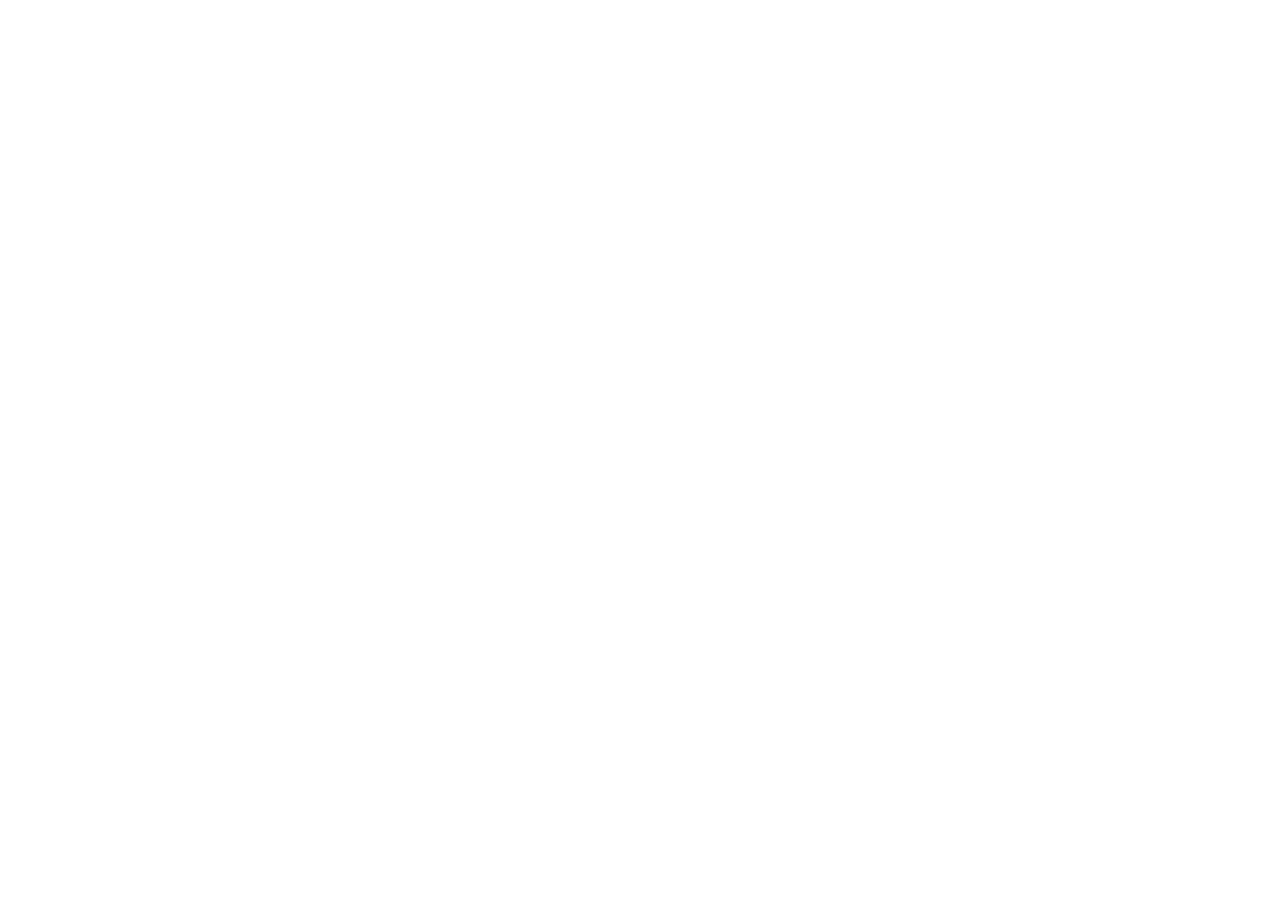
==== commit 314813bb: "[code] Redirect from secondary domains" ====
--- a/public/index.html
+++ b/public/index.html
@@ -1,7 +1,13 @@
 <!DOCTYPE html>
 <html lang="en">
     <head>
+        <script type="text/javascript">
+            if ("meta-show.co" !== window.location.host) {
+                window.location.href = "https://meta-show.co";
+            }
+        </script>
         <meta charset="utf-8" />
+        <link rel="canonical" href="https://meta-show.co" />
         <meta name="viewport" content="width=device-width, initial-scale=1" />
         <title>Meta Show</title>
         <link
@@ -2273,15 +2279,10 @@
         </footer>
 
         <script src="https://cdnjs.cloudflare.com/ajax/libs/jquery/3.6.0/jquery.min.js"></script>
-
         <script src="https://unpkg.co/gsap@3/dist/gsap.min.js"></script>
-
         <script src="https://cdn.jsdelivr.net/npm/bootstrap@5.2.0-beta1/dist/js/bootstrap.bundle.min.js"></script>
-
         <script src="https://unpkg.com/swiper/swiper-bundle.min.js"></script>
-
         <script src="js/parallax-scroll.js"></script>
-
         <script src="js/custom.js"></script>
     </body>
 </html>
--- a/public/css/style.css
+++ b/public/css/style.css
@@ -1951,10 +1951,7 @@
 
 @media (min-width:992px) {
 
-    .tokenSwiper .swiper-pagination {
-        /* display: none; */
-        ;
-    }
+    .tokenSwiper .swiper-pagination {}
 }
 
 @media (min-width:1400px) {
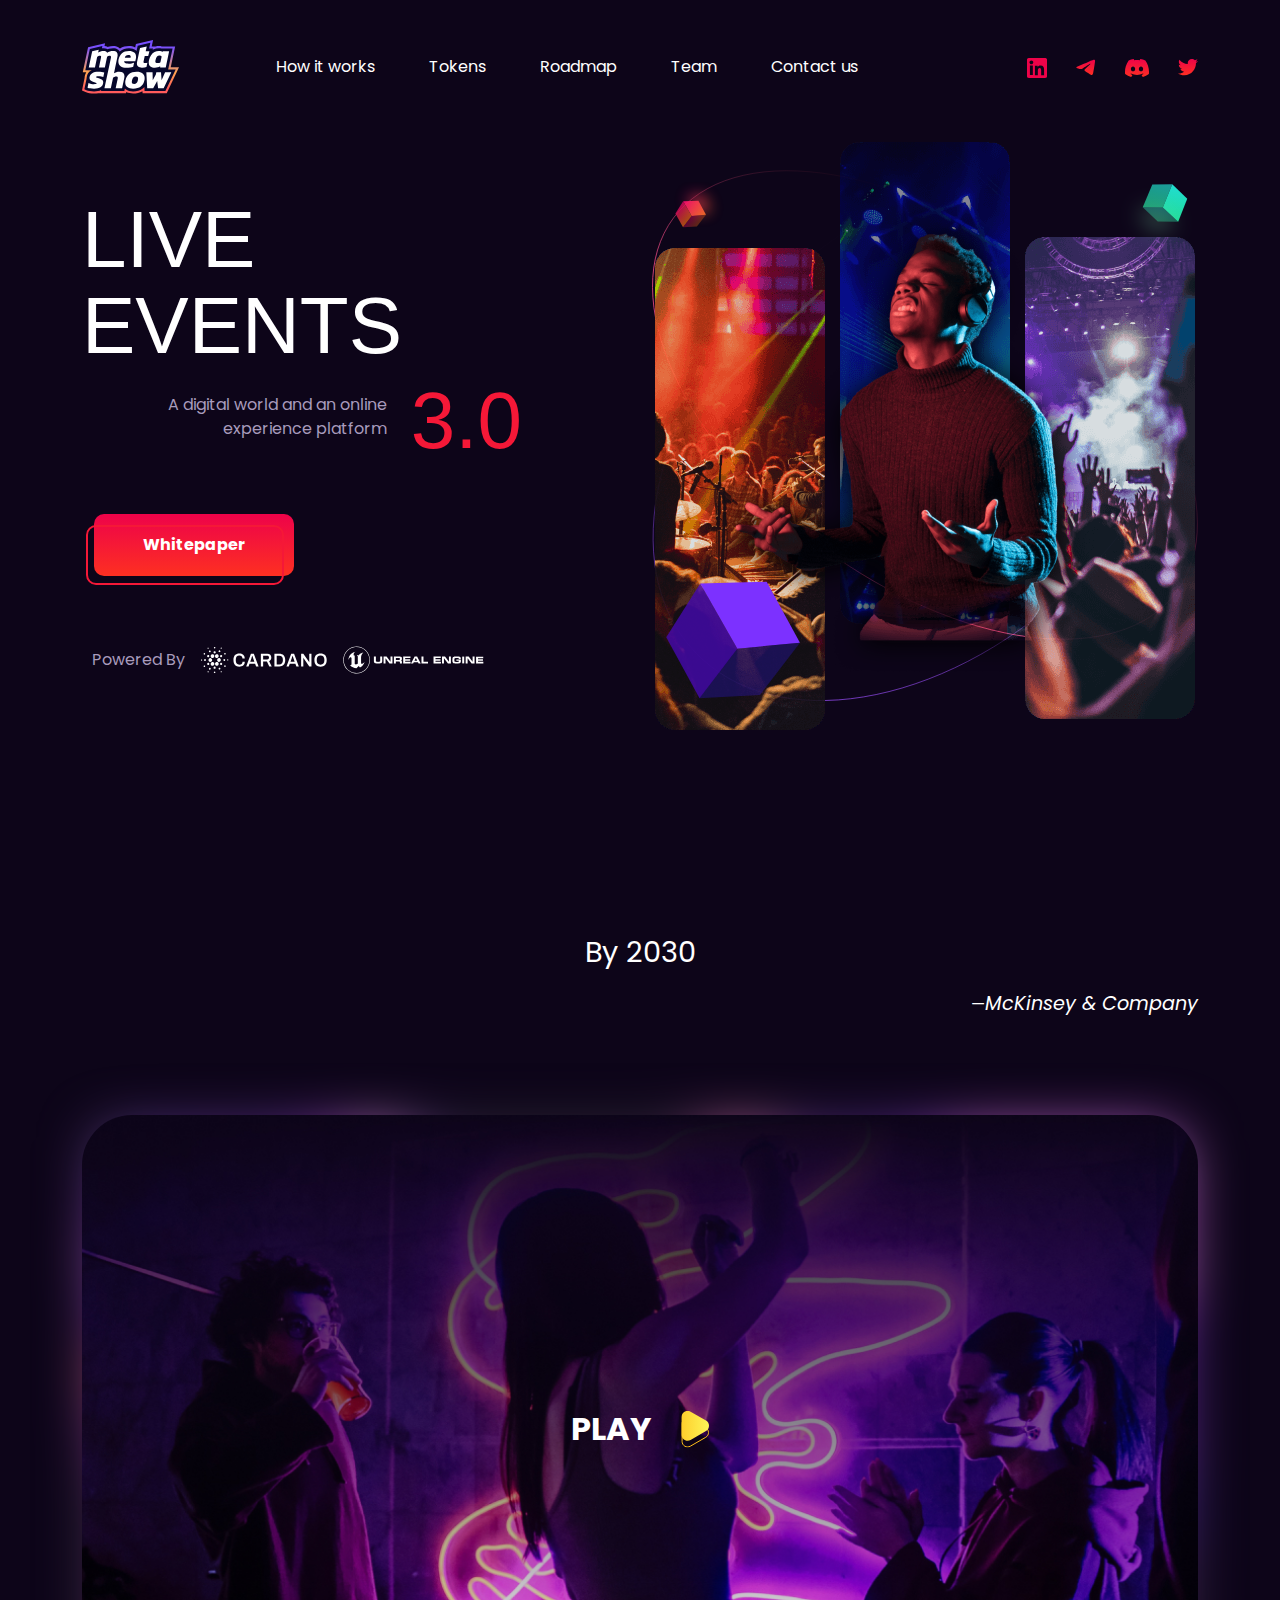
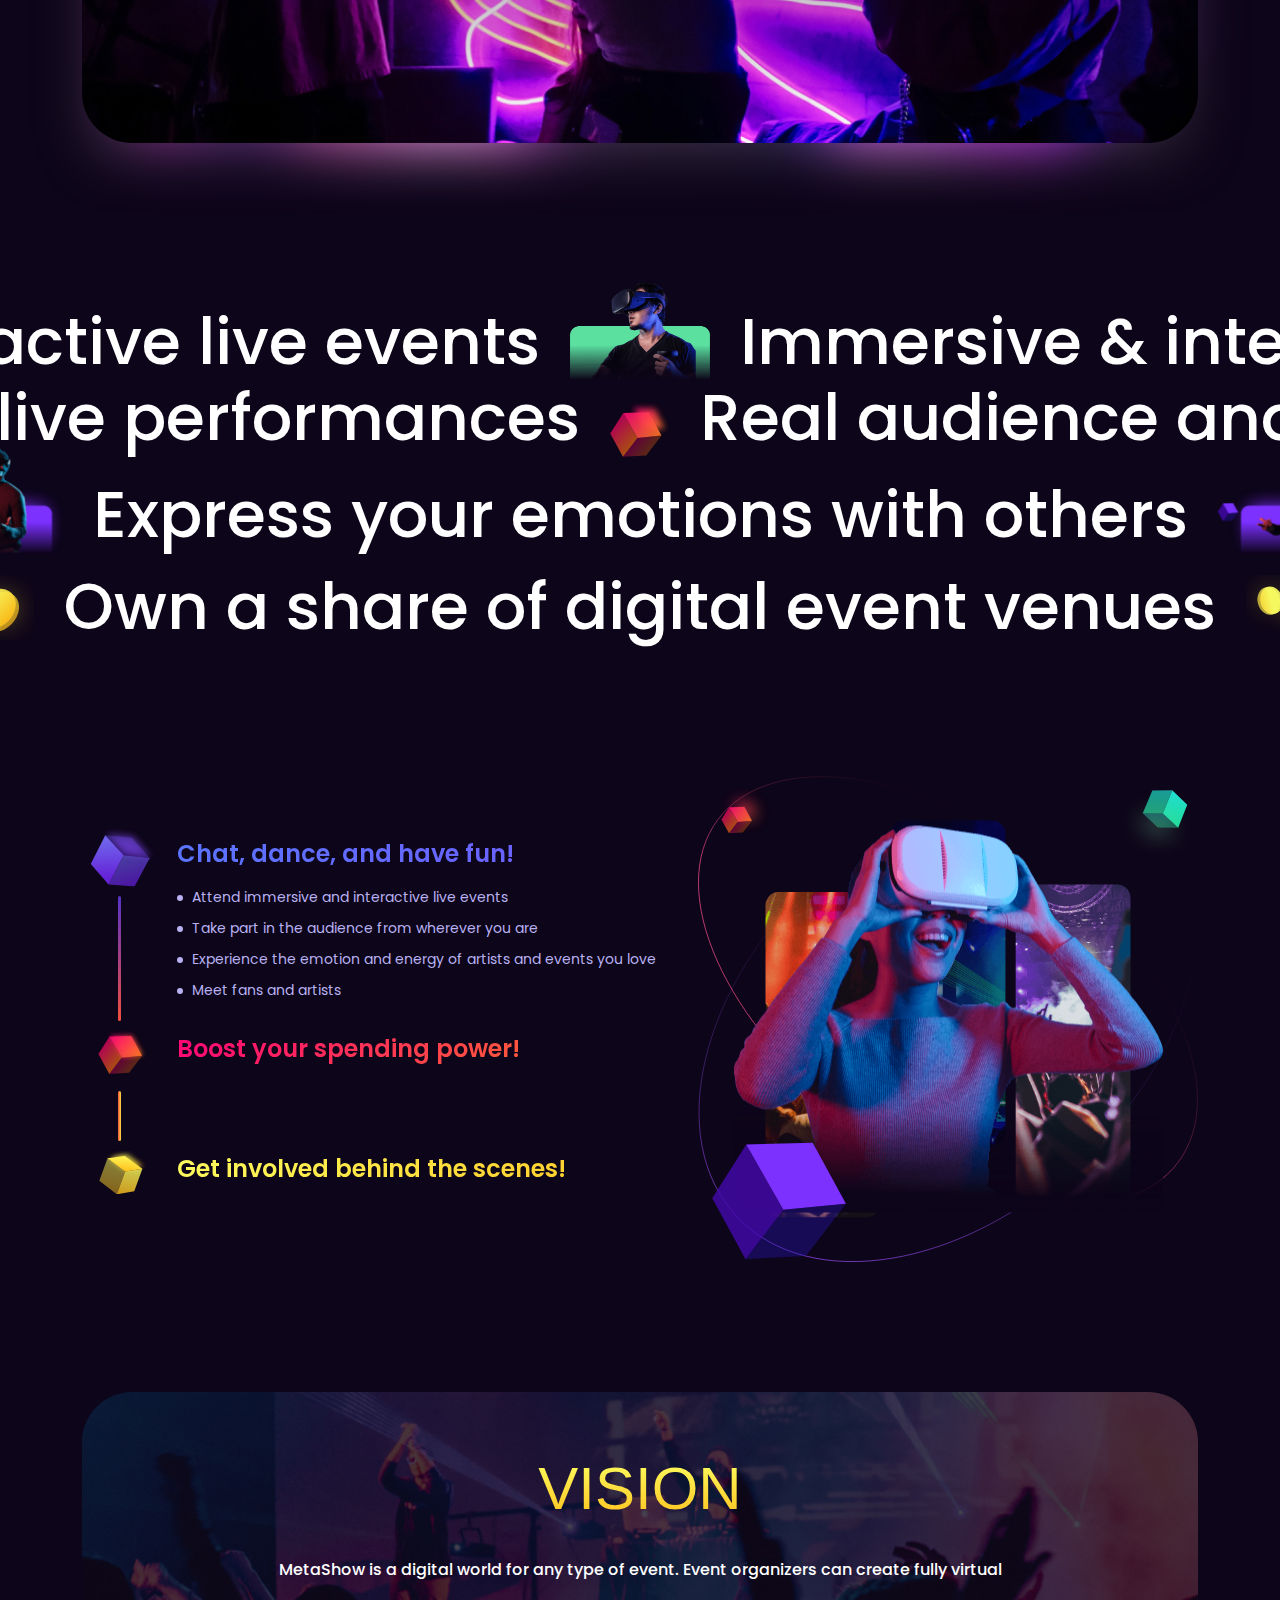
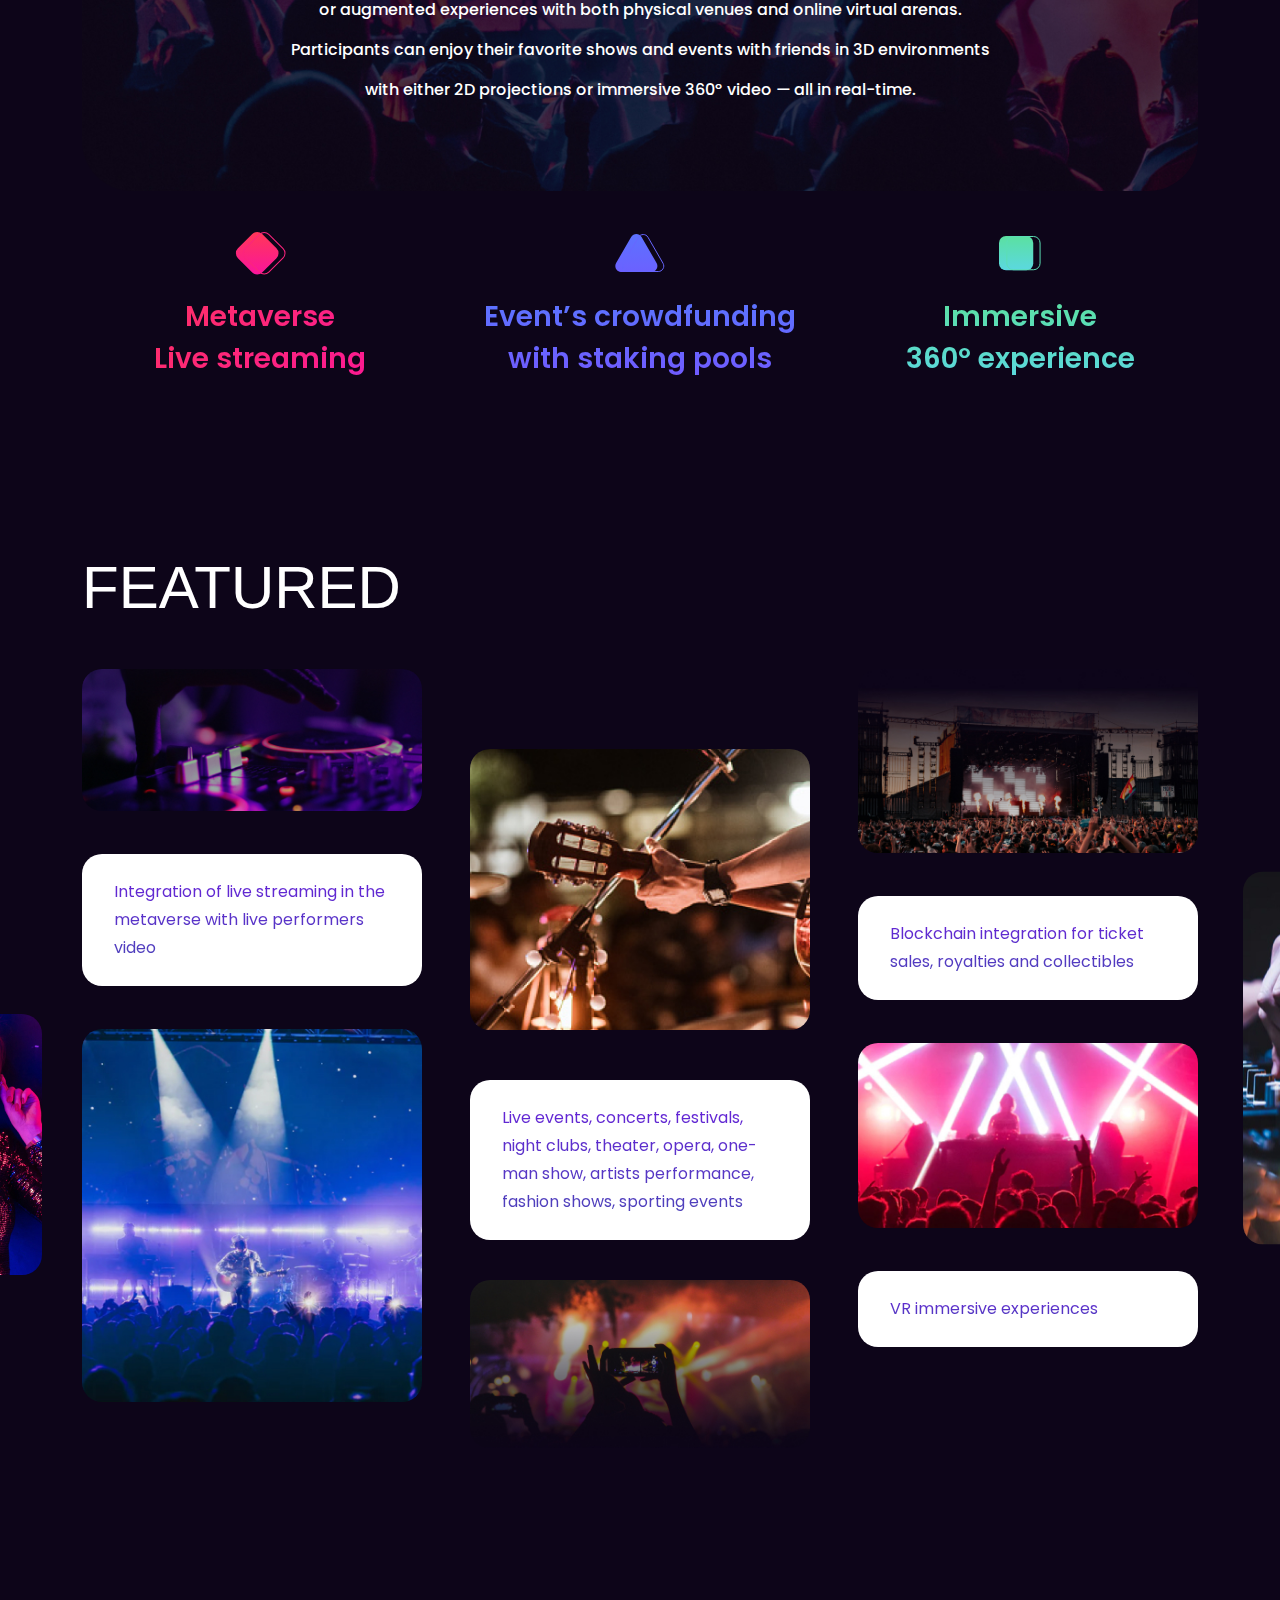
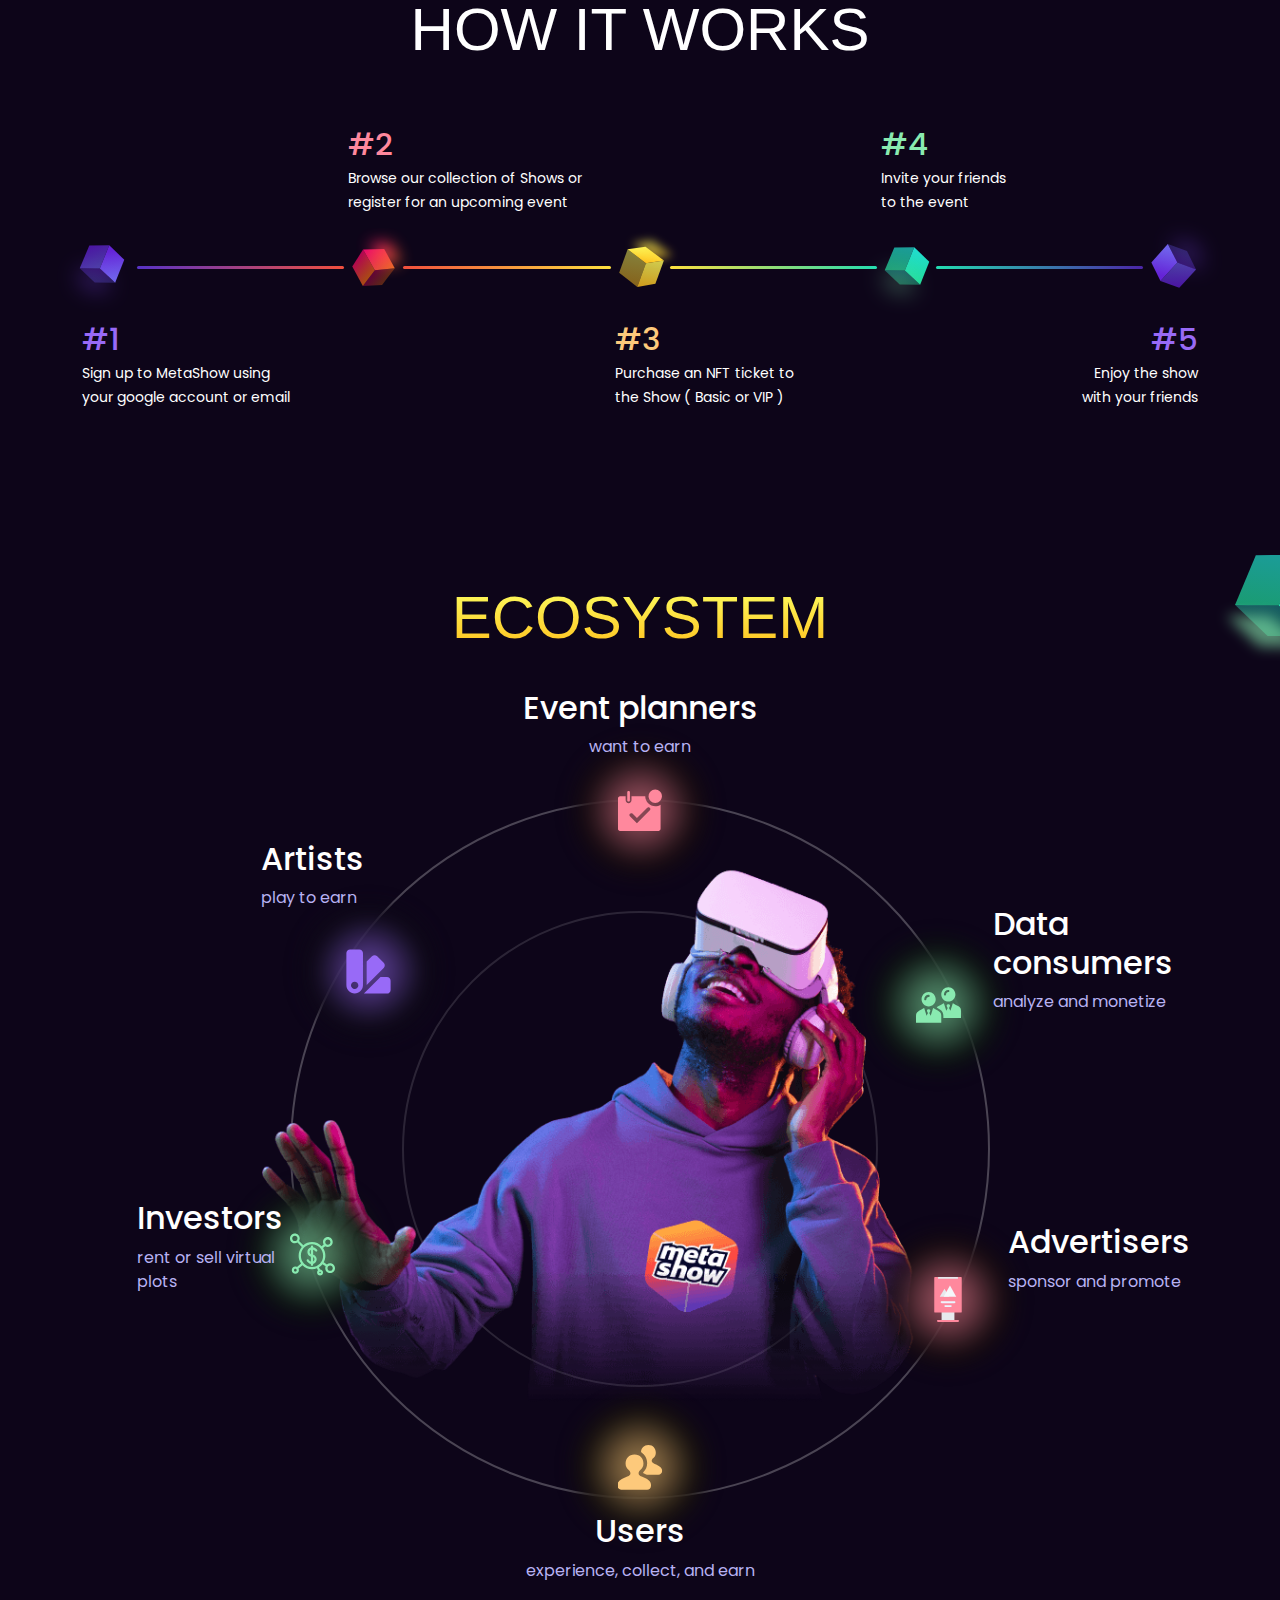
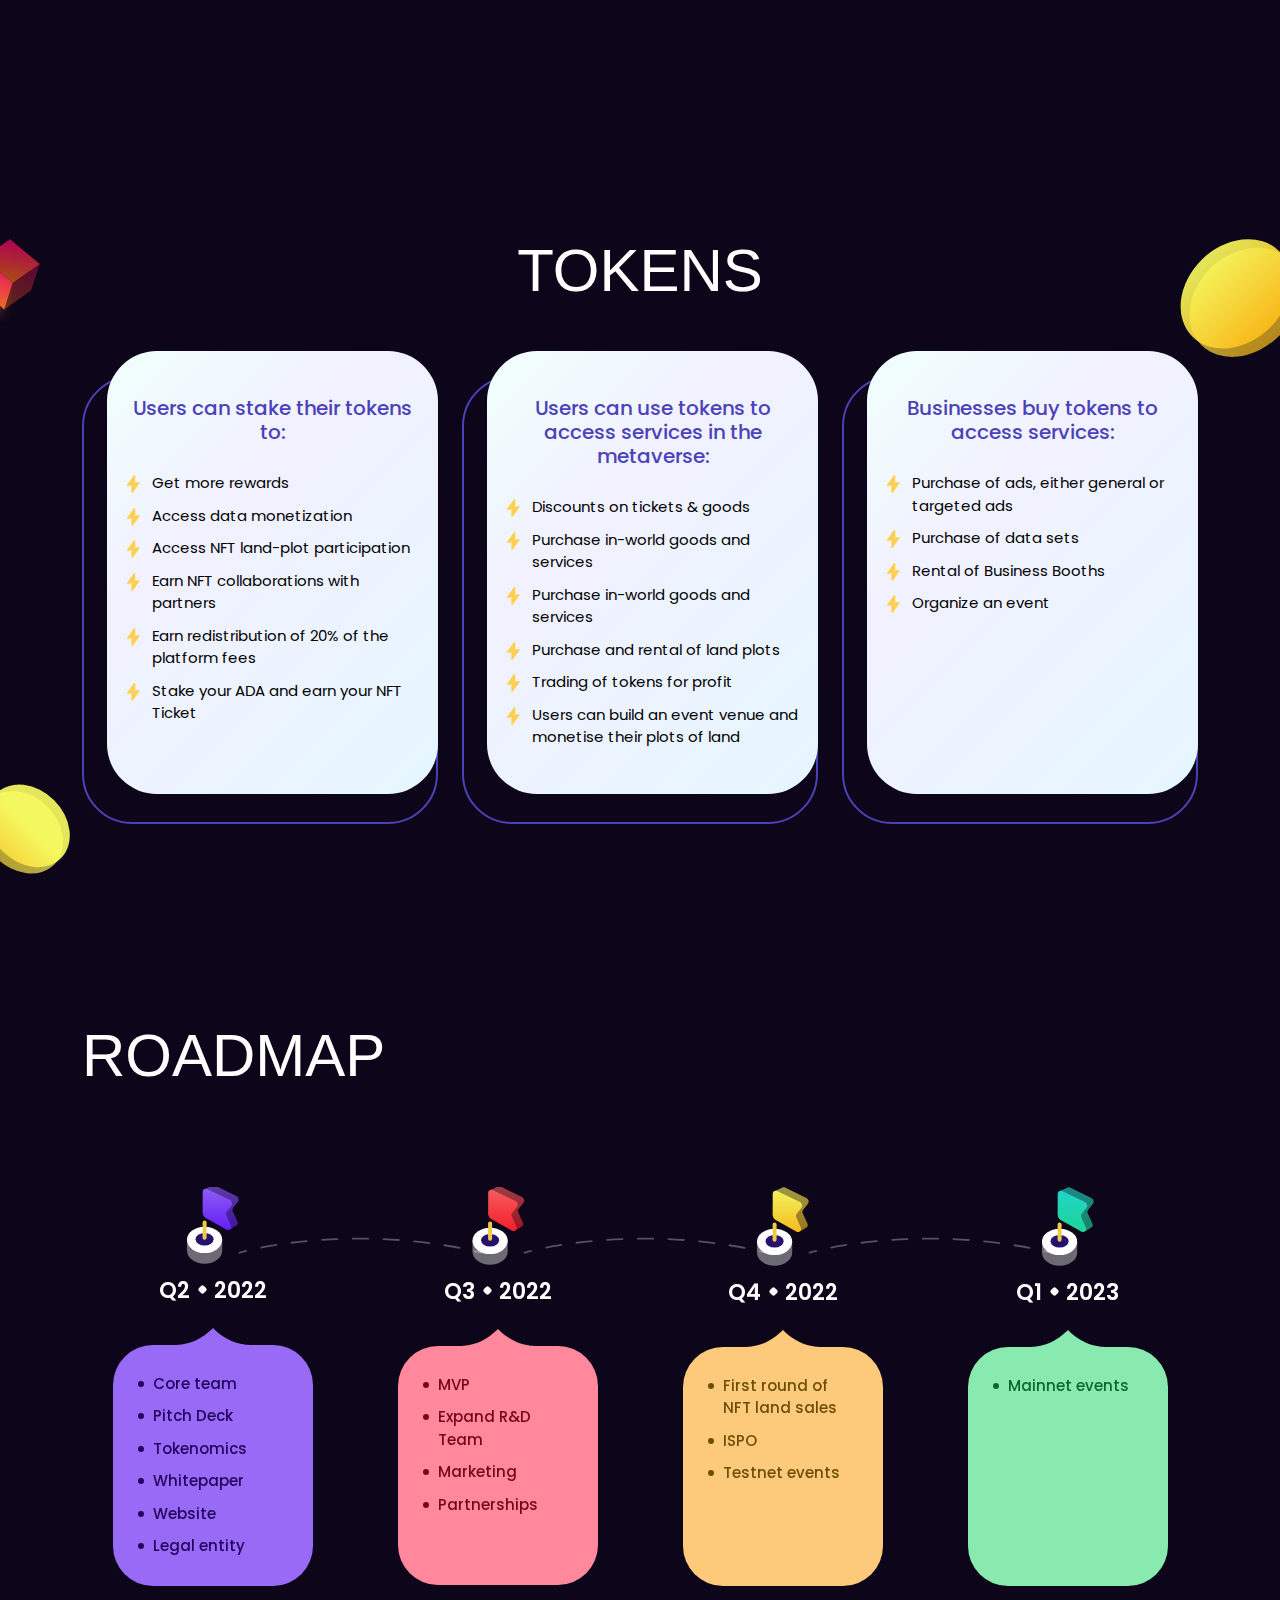
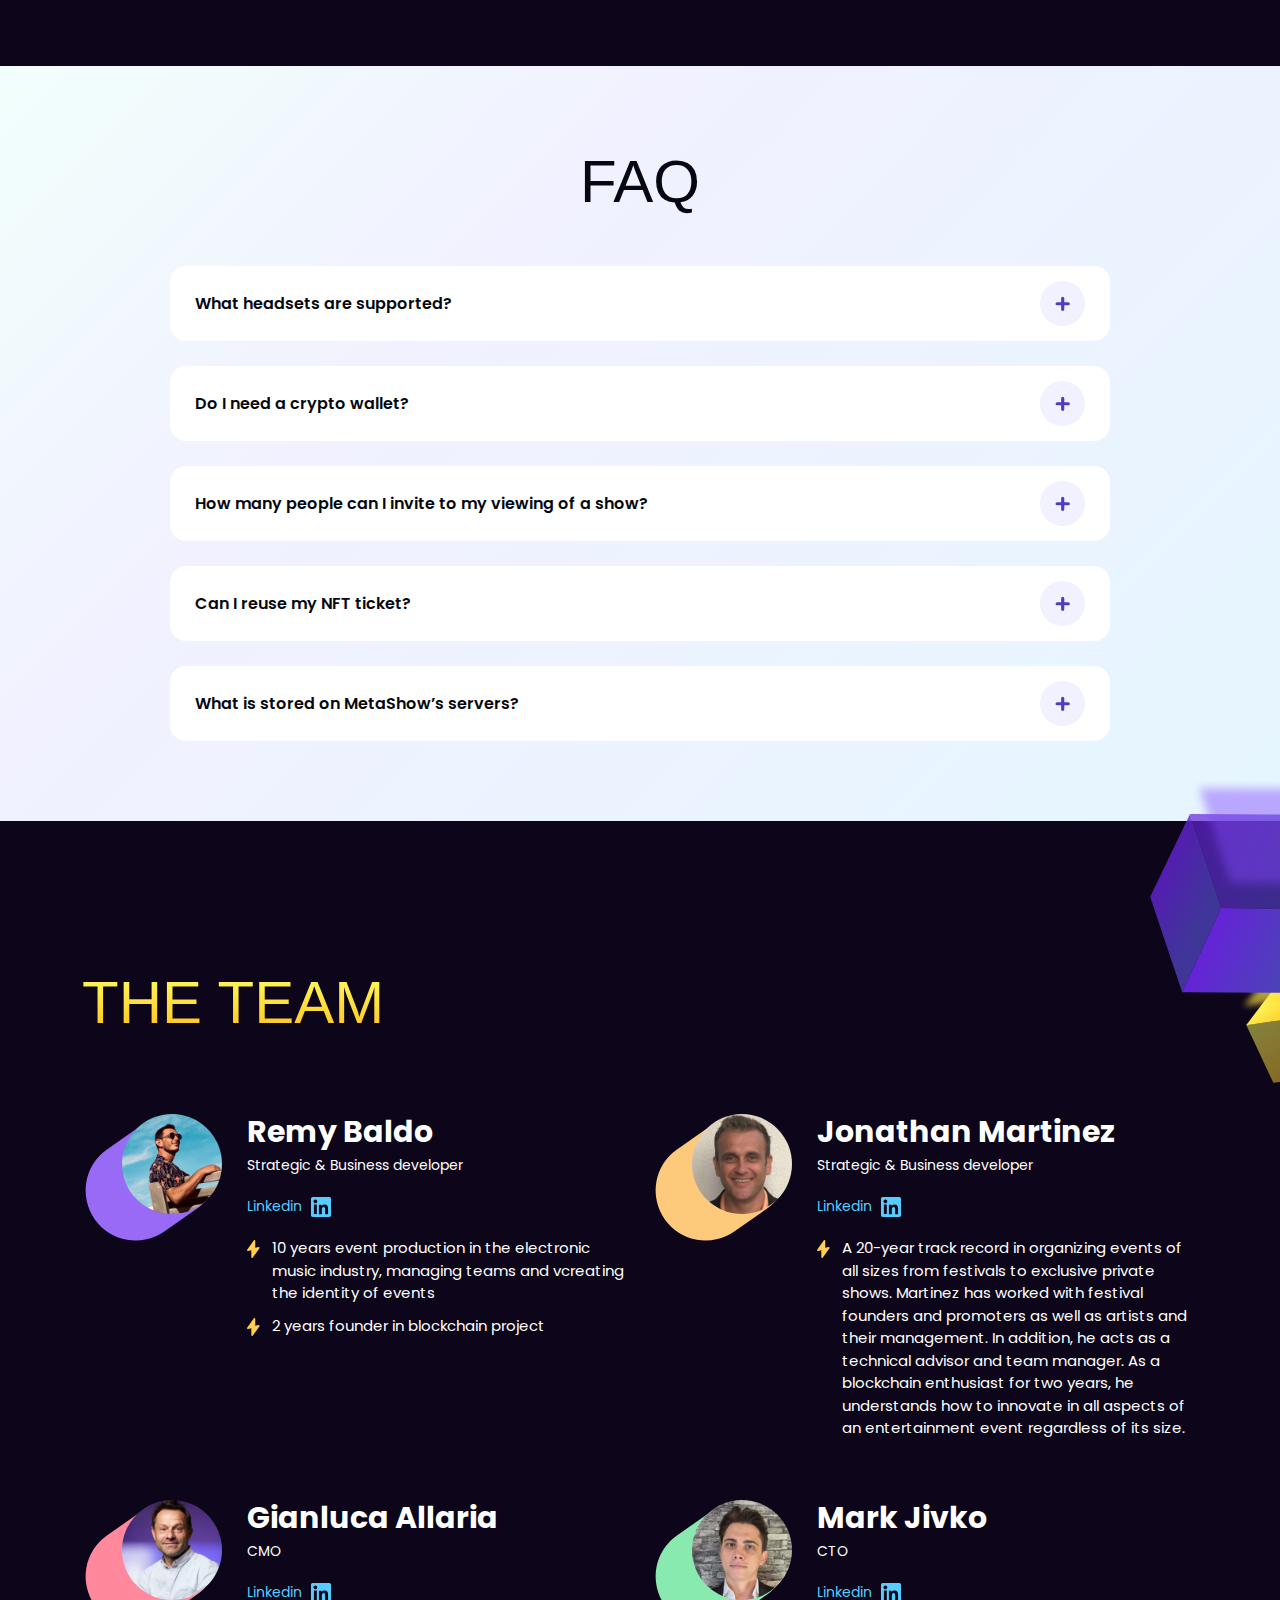
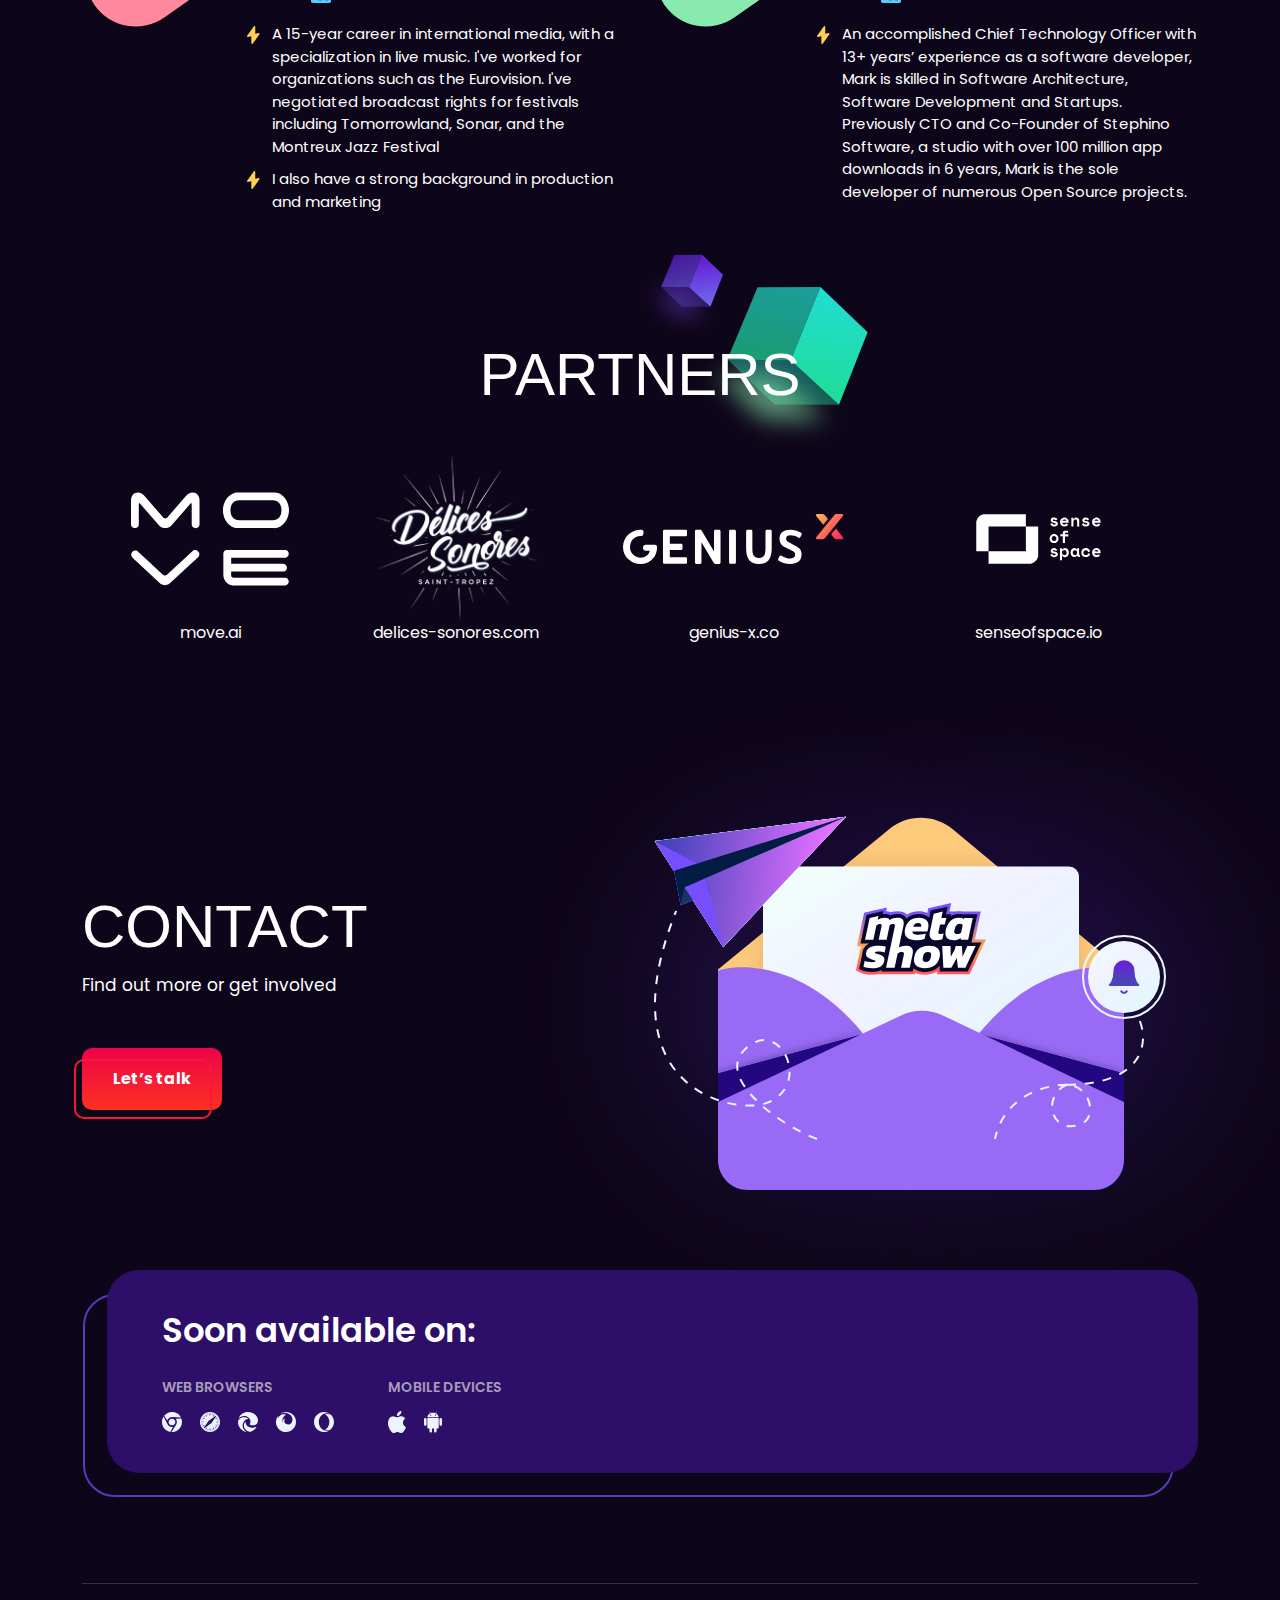
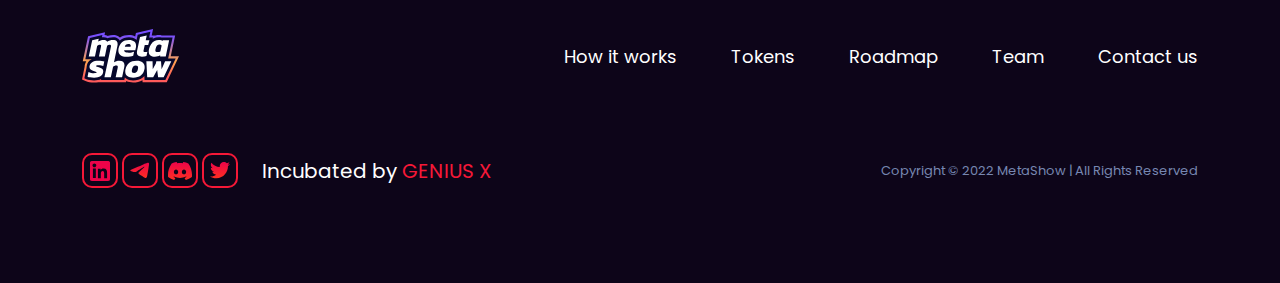
==== commit 42ac7094: "[code] Added metaverse 2030 quote" ====
--- a/public/index.html
+++ b/public/index.html
@@ -1,21 +1,38 @@
 <!DOCTYPE html>
 <html lang="en">
     <head>
+        <title>MetaShow</title>
         <script type="text/javascript">
-            if ("meta-show.co" !== window.location.host) {
-                window.location.href = "https://meta-show.co";
+            if (window.location.host.length && -1 === ["meta-show.co", "localhost"].indexOf(window.location.host)) {
+                // window.location.href = "https://meta-show.co";
             }
         </script>
-        <meta charset="utf-8" />
+
+        <link rel="preconnect" href="https://fonts.gstatic.com" crossorigin />
         <link rel="canonical" href="https://meta-show.co" />
+        <link rel="icon" href="favicon.ico" type="image/x-icon" />
+        <link rel="manifest" id="pwa_manifest" />
+        <link rel="apple-touch-icon" href="./img/logo/512.png" />
+
+        <meta charset="UTF-8" />
+        <meta http-equiv="content-type" content="text/html; charset=utf-8" />
         <meta name="viewport" content="width=device-width, initial-scale=1" />
-        <title>Meta Show</title>
-        <link
-            href="https://cdn.jsdelivr.net/npm/bootstrap@5.2.0-beta1/dist/css/bootstrap.min.css"
-            rel="stylesheet" />
-
-        <link rel="stylesheet" href="https://unpkg.com/swiper/swiper-bundle.min.css" />
-        <link rel="stylesheet" href="css/style.css" />
+        <meta name="description" content="Live Events 3.0 - A digital world and an online experience platform" />
+
+        <meta name="theme-color" content="#0d0519" />
+        <meta name="msapplication-TileColor" content="#0d0519" />
+        <meta name="apple-mobile-web-app-capable" content="yes" />
+        <meta name="apple-mobile-web-app-status-bar-style" content="black-translucent" />
+        <meta property="og:title" content="MetaShow" />
+        <meta property="og:url" content="https://meta-show.co/" />
+        <meta property="og:site_name" content="MetaShow" />
+        <meta property="og:description" content="Live Events 3.0 - A digital world and an online experience platform" />
+        <meta property="og:type" content="website" />
+        <meta property="og:image" content="https://meta-show.co/img/ecosystem-img.png" />
+
+        <link href="./css/bootstrap.min.css" rel="stylesheet" />
+        <link rel="stylesheet" href="./css/swiper-bundle.min.css" />
+        <link rel="stylesheet" href="./css/style.css" />
     </head>
     <body>
         <header>
@@ -24,8 +41,8 @@
                     <div class="row align-items-center">
                         <div class="col col-lg-auto">
                             <div class="logoCol">
-                                <a href="javascript:void(0)">
-                                    <img src="images/logo.svg" alt="MetaShow" />
+                                <a href="https://meta-show.co">
+                                    <img src="img/logo.svg" alt="MetaShow" />
                                 </a>
                             </div>
                         </div>
@@ -36,63 +53,23 @@
                                         <div class="menuCol">
                                             <ul>
                                                 <li>
-                                                    <span
-                                                        class="data-scroll"
-                                                        data-scroll-to="#howItWorkId"
-                                                        ><a
-                                                            href="javascript:void(0)"
-                                                            class="nav-link"
-                                                            >How it works</a
-                                                        ></span
-                                                    >
+                                                    <span class="data-scroll" data-scroll-to="#howItWorkId"><span class="nav-link">How it works</span></span>
                                                 </li>
 
                                                 <li>
-                                                    <span
-                                                        class="data-scroll"
-                                                        data-scroll-to="#tokenId"
-                                                        ><a
-                                                            href="javascript:void(0)"
-                                                            class="nav-link"
-                                                            >Tokens</a
-                                                        ></span
-                                                    >
+                                                    <span class="data-scroll" data-scroll-to="#tokenId"><span class="nav-link">Tokens</span></span>
                                                 </li>
 
                                                 <li>
-                                                    <span
-                                                        class="data-scroll"
-                                                        data-scroll-to="#roadmapId"
-                                                        ><a
-                                                            href="javascript:void(0)"
-                                                            class="nav-link"
-                                                            >Roadmap</a
-                                                        ></span
-                                                    >
+                                                    <span class="data-scroll" data-scroll-to="#roadmapId"><span class="nav-link">Roadmap</span></span>
                                                 </li>
 
                                                 <li>
-                                                    <span
-                                                        class="data-scroll"
-                                                        data-scroll-to="#teamId"
-                                                        ><a
-                                                            href="javascript:void(0)"
-                                                            class="nav-link"
-                                                            >Team</a
-                                                        ></span
-                                                    >
+                                                    <span class="data-scroll" data-scroll-to="#teamId"><span class="nav-link">Team</span></span>
                                                 </li>
 
                                                 <li>
-                                                    <span
-                                                        class="data-scroll"
-                                                        data-scroll-to="#contactId"
-                                                        ><a
-                                                            href="javascript:void(0)"
-                                                            class="nav-link"
-                                                            >Contact us</a
-                                                        ></span
-                                                    >
+                                                    <span class="data-scroll" data-scroll-to="#contactId"><span class="nav-link">Contact us</span></span>
                                                 </li>
                                             </ul>
                                         </div>
@@ -102,50 +79,21 @@
                                         <div class="socialIcons">
                                             <ul>
                                                 <li>
-                                                    <a href="javascript:void(0)"
-                                                        ><img
-                                                            src="images/facebook.svg"
-                                                            alt="facebook"
+                                                    <a rel="nofollow" target="_blank" href="https://www.linkedin.com/company/meta-show"
+                                                        ><img src="img/linkedin.svg" alt="LinkedIn"
                                                     /></a>
                                                 </li>
 
                                                 <li>
-                                                    <a
-                                                        rel="nofollow"
-                                                        target="_blank"
-                                                        href="https://t.me/metashowofficial"
-                                                        ><img
-                                                            src="images/telegram.svg"
-                                                            alt="Telegram"
-                                                    /></a>
+                                                    <a rel="nofollow" target="_blank" href="https://t.me/metashowofficial"><img src="img/telegram.svg" alt="Telegram" /></a>
                                                 </li>
 
                                                 <li>
-                                                    <a
-                                                        rel="nofollow"
-                                                        target="_blank"
-                                                        href="https://discord.gg/A9yg56Hc6v"
-                                                        ><img
-                                                            src="images/discord.svg"
-                                                            alt="Discord"
-                                                    /></a>
+                                                    <a rel="nofollow" target="_blank" href="https://discord.gg/A9yg56Hc6v"><img src="img/discord.svg" alt="Discord" /></a>
                                                 </li>
 
                                                 <li>
-                                                    <a href="javascript:void(0)"
-                                                        ><img src="images/medium.svg" alt="Medium"
-                                                    /></a>
-                                                </li>
-
-                                                <li>
-                                                    <a
-                                                        rel="nofollow"
-                                                        target="_blank"
-                                                        href="https://twitter.com/HelloMetashow"
-                                                        ><img
-                                                            src="images/twitter.svg"
-                                                            alt="Twitter"
-                                                    /></a>
+                                                    <a rel="nofollow" target="_blank" href="https://twitter.com/HelloMetashow"><img src="img/twitter.svg" alt="Twitter" /></a>
                                                 </li>
                                             </ul>
                                         </div>
@@ -155,11 +103,11 @@
 
                             <div class="d-lg-none">
                                 <div class="menuTogle">
-                                    <a href="javascript:void(0)" class="toggle">
+                                    <span class="toggle">
                                         <span class="bar"></span>
                                         <span class="bar"></span>
                                         <span class="bar"></span>
-                                    </a>
+                                    </span>
                                 </div>
                             </div>
                         </div>
@@ -174,61 +122,19 @@
                         <div class="row align-items-center">
                             <div class="col-md-6 order-md-last">
                                 <div class="bannerImgCol">
-                                    <span class="bannerShape1"
-                                        ><img
-                                            data-offset="90"
-                                            src="images/banner-shape-1.svg"
-                                            alt="..."
-                                            class="parallax"
-                                    /></span>
-
-                                    <span class="bannerShape2"
-                                        ><img
-                                            data-offset="30"
-                                            src="images/banner-shape-2.svg"
-                                            alt="..."
-                                            class="parallax"
-                                    /></span>
-
-                                    <span class="bannerBg"
-                                        ><img
-                                            data-offset="10"
-                                            src="images/banner-bg.png"
-                                            alt="..."
-                                            class="parallax"
-                                    /></span>
-
-                                    <span class="bannerImg"
-                                        ><img
-                                            data-offset="30"
-                                            src="images/Man photo.png"
-                                            alt="..."
-                                            class="parallax"
-                                    /></span>
-
-                                    <span class="bannerBox1"
-                                        ><img
-                                            data-offset="20"
-                                            src="images/banner-box-1.svg"
-                                            alt="..."
-                                            class="parallax"
-                                    /></span>
-
-                                    <span class="bannerBox2"
-                                        ><img
-                                            data-offset="30"
-                                            src="images/banner-box-2.svg"
-                                            alt="..."
-                                            class="parallax"
-                                    /></span>
-
-                                    <span class="bannerBox3"
-                                        ><img
-                                            data-offset="50"
-                                            src="images/banner-box-3.svg"
-                                            alt="..."
-                                            class="parallax"
-                                    /></span>
+                                    <span class="bannerShape1"><img data-offset="90" src="img/banner-shape-1.svg" alt="..." class="parallax" /></span>
+
+                                    <span class="bannerShape2"><img data-offset="30" src="img/banner-shape-2.svg" alt="..." class="parallax" /></span>
+
+                                    <span class="bannerBg"><img data-offset="10" src="img/banner-bg.png" alt="..." class="parallax" /></span>
+
+                                    <span class="bannerImg"><img data-offset="30" src="img/Man photo.png" alt="..." class="parallax" /></span>
+
+                                    <span class="bannerBox1"><img data-offset="20" src="img/banner-box-1.svg" alt="..." class="parallax" /></span>
+
+                                    <span class="bannerBox2"><img data-offset="30" src="img/banner-box-2.svg" alt="..." class="parallax" /></span>
+
+                                    <span class="bannerBox3"><img data-offset="50" src="img/banner-box-3.svg" alt="..." class="parallax" /></span>
                                 </div>
                             </div>
 
@@ -238,9 +144,7 @@
 
                                     <div class="row g-2 g-sm-4 align-items-center">
                                         <div class="col">
-                                            <p class="bannerP">
-                                                A digital world and an online experience platform
-                                            </p>
+                                            <p class="bannerP">A digital world and an online experience platform</p>
                                         </div>
 
                                         <div class="col-auto">
@@ -252,7 +156,9 @@
                                         <div class="row g-0 g-md-3 align-items-center">
                                             <div class="col-md-auto">
                                                 <a
-                                                    href="javascript:void(0)"
+                                                    target="_blank"
+                                                    rel="nofollow"
+                                                    href="https://drive.google.com/file/d/1kxyLHT5A32Sn4gxaq0Dlh4J3nv8ItLZp/view?usp=sharing"
                                                     class="btn btnPrimary minWdBtn"
                                                     >Whitepaper</a
                                                 >
@@ -264,9 +170,12 @@
                                         <ul class="poweredByLogo">
                                             <li>Powered By</li>
 
-                                            <li><img src="images/cardano-logo.svg" alt="..." /></li>
-
-                                            <li><img src="images/ue-logo.svg" alt="..." /></li>
+                                            <li>
+                                                <img src="img/cardano-logo.svg" alt="Cardano" />
+                                            </li>
+                                            <li>
+                                                <img src="img/ue-logo.svg" alt="Unreal Engine" />
+                                            </li>
                                         </ul>
                                     </div>
                                 </div>
@@ -280,10 +189,24 @@
         <section>
             <div class="videoSection">
                 <div class="container">
+                    <div class="col">
+                        <a
+                            href="https://www.mckinsey.com/~/media/mckinsey/business%20functions/marketing%20and%20sales/our%20insights/value%20creation%20in%20the%20metaverse/Value-creation-in-the-metaverse.pdf"
+                            target="_blank"
+                            rel="nofollow">
+                            <figure class="quote">
+                                <blockquote
+                                    cite="https://www.mckinsey.com/~/media/mckinsey/business%20functions/marketing%20and%20sales/our%20insights/value%20creation%20in%20the%20metaverse/Value-creation-in-the-metaverse.pdf">
+                                    <p>By 2030, 50% of live events will be held in the metaverse.</p>
+                                </blockquote>
+                                <figcaption>—<cite>McKinsey & Company </cite></figcaption>
+                            </figure>
+                        </a>
+                    </div>
                     <div class="videoCol">
                         <div class="ratio ratio-16x9">
-                            <video class="video" poster="images/video-poster.jpg">
-                                <source src="images/video.mp4" type="video/mp4" />
+                            <video class="video" poster="img/video-poster.jpg">
+                                <source src="img/video.mp4" type="video/mp4" />
 
                                 Your browser does not support the video tag.
                             </video>
@@ -291,8 +214,7 @@
 
                         <div class="playpause">
                             <span>play</span>
-
-                            <span><img src="images/play-icon.svg" alt="..." /></span>
+                            <span><img src="img/play-icon.svg" alt="Play" /></span>
                         </div>
                     </div>
                 </div>
@@ -308,9 +230,7 @@
                         </div>
 
                         <div class="swiper-slide">
-                            <span class="marqueeImgCol"
-                                ><img src="images/marquee-img-1.png" alt="..." class="mqImg1"
-                            /></span>
+                            <span class="marqueeImgCol"><img src="img/marquee-img-1.png" alt="..." class="mqImg1" /></span>
                         </div>
                     </div>
 
@@ -322,15 +242,11 @@
                 <div class="swiper marqueeSlider2">
                     <div class="swiper-wrapper">
                         <div class="swiper-slide">
-                            <span class="marqueeText"
-                                >Real audience and artist’s live performances</span
-                            >
+                            <span class="marqueeText">Real audience and artist’s live performances</span>
                         </div>
 
                         <div class="swiper-slide">
-                            <span class="marqueeImgCol"
-                                ><img src="images/marquee-img-2.svg" alt="..." class="mqImg2"
-                            /></span>
+                            <span class="marqueeImgCol"><img src="img/marquee-img-2.svg" alt="..." class="mqImg2" /></span>
                         </div>
                     </div>
 
@@ -342,9 +258,7 @@
                 <div class="swiper marqueeSlider1">
                     <div class="swiper-wrapper">
                         <div class="swiper-slide">
-                            <span class="marqueeImgCol"
-                                ><img src="images/marquee-img-3.png" alt="..." class="mqImg3"
-                            /></span>
+                            <span class="marqueeImgCol"><img src="img/marquee-img-3.png" alt="..." class="mqImg3" /></span>
                         </div>
 
                         <div class="swiper-slide">
@@ -360,9 +274,7 @@
                 <div class="swiper marqueeSlider2">
                     <div class="swiper-wrapper">
                         <div class="swiper-slide">
-                            <span class="marqueeImgCol"
-                                ><img src="images/marquee-img-4.svg" alt="..." class="mqImg4"
-                            /></span>
+                            <span class="marqueeImgCol"><img src="img/marquee-img-4.svg" alt="..." class="mqImg4" /></span>
                         </div>
 
                         <div class="swiper-slide">
@@ -388,35 +300,18 @@
                                                 <ul>
                                                     <li class="acListOption1">
                                                         <div class="accodionTrigger active">
-                                                            <img
-                                                                src="images/ac-title-icon-1.svg"
-                                                                alt="..."
-                                                                class="atTriggerImg" />
-
-                                                            <span class="atTitleText"
-                                                                >Chat, dance, and have fun!</span
-                                                            >
-                                                        </div>
-
-                                                        <div
-                                                            class="accordionContent"
-                                                            style="display: block">
+                                                            <img src="img/ac-title-icon-1.svg" alt="..." class="atTriggerImg" />
+
+                                                            <span class="atTitleText">Chat, dance, and have fun!</span>
+                                                        </div>
+
+                                                        <div class="accordionContent" style="display: block">
                                                             <ul class="listStyle2">
-                                                                <li>
-                                                                    Attend immersive and interactive
-                                                                    live events
-                                                                </li>
-
-                                                                <li>
-                                                                    Take part in the audience from
-                                                                    wherever you are
-                                                                </li>
-
-                                                                <li>
-                                                                    Experience the emotion and
-                                                                    energy of artists and events you
-                                                                    love
-                                                                </li>
+                                                                <li>Attend immersive and interactive live events</li>
+
+                                                                <li>Take part in the audience from wherever you are</li>
+
+                                                                <li>Experience the emotion and energy of artists and events you love</li>
 
                                                                 <li>Meet fans and artists</li>
                                                             </ul>
@@ -425,64 +320,36 @@
 
                                                     <li class="acListOption2">
                                                         <div class="accodionTrigger">
-                                                            <img
-                                                                src="images/ac-title-icon-2.svg"
-                                                                alt="..."
-                                                                class="atTriggerImg" />
-
-                                                            <span class="atTitleText"
-                                                                >Boost your spending power!</span
-                                                            >
+                                                            <img src="img/ac-title-icon-2.svg" alt="..." class="atTriggerImg" />
+
+                                                            <span class="atTitleText">Boost your spending power!</span>
                                                         </div>
 
                                                         <div class="accordionContent">
                                                             <ul class="listStyle2">
-                                                                <li>
-                                                                    Purchase Event tickets and get
-                                                                    access to the real and virtual
-                                                                    events or sale in the secondary
-                                                                    market
-                                                                </li>
+                                                                <li>Purchase Event tickets and get access to the real and virtual events or sale in the secondary market</li>
 
                                                                 <li>Get exclusive VIP access</li>
 
-                                                                <li>
-                                                                    Shop for digital and physical
-                                                                    merch and other collectibles
-                                                                </li>
+                                                                <li>Shop for digital and physical merch and other collectibles</li>
                                                             </ul>
                                                         </div>
                                                     </li>
 
                                                     <li class="acListOption3">
                                                         <div class="accodionTrigger">
-                                                            <img
-                                                                src="images/ac-title-icon-3.svg"
-                                                                alt="..."
-                                                                class="atTriggerImg" />
-
-                                                            <span class="atTitleText"
-                                                                >Get involved behind the
-                                                                scenes!</span
-                                                            >
+                                                            <img src="img/ac-title-icon-3.svg" alt="..." class="atTriggerImg" />
+
+                                                            <span class="atTitleText">Get involved behind the scenes!</span>
                                                         </div>
 
                                                         <div class="accordionContent">
                                                             <ul class="listStyle2">
-                                                                <li>
-                                                                    Event’s crowdfunding with an
-                                                                    Innovative staking model
-                                                                </li>
-
-                                                                <li>
-                                                                    Own a share of the event’s venue
-                                                                    and earn profit
-                                                                </li>
-
-                                                                <li>
-                                                                    Earn profit through NFTs that
-                                                                    reward you and benefit artists
-                                                                </li>
+                                                                <li>Event’s crowdfunding with an Innovative staking model</li>
+
+                                                                <li>Own a share of the event’s venue and earn profit</li>
+
+                                                                <li>Earn profit through NFTs that reward you and benefit artists</li>
                                                             </ul>
                                                         </div>
                                                     </li>
@@ -494,61 +361,19 @@
                                     <div class="col-md-auto">
                                         <div class="aSliderImgCol d-none d-lg-block">
                                             <div class="bannerImgCol">
-                                                <span class="bannerShape1"
-                                                    ><img
-                                                        data-offset="90"
-                                                        src="images/banner-shape-1.svg"
-                                                        alt="..."
-                                                        class="parallax-x"
-                                                /></span>
-
-                                                <span class="bannerShape2"
-                                                    ><img
-                                                        data-offset="30"
-                                                        src="images/banner-shape-2.svg"
-                                                        alt="..."
-                                                        class="parallax-x"
-                                                /></span>
-
-                                                <span class="bannerBg"
-                                                    ><img
-                                                        data-offset="10"
-                                                        src="images/banner-bg.png"
-                                                        alt="..."
-                                                        class="parallax-x"
-                                                /></span>
-
-                                                <span class="bannerImg"
-                                                    ><img
-                                                        data-offset="30"
-                                                        src="images/accordion-img-1.png"
-                                                        alt="..."
-                                                        class="parallax-x"
-                                                /></span>
-
-                                                <span class="bannerBox1"
-                                                    ><img
-                                                        data-offset="20"
-                                                        src="images/banner-box-1.svg"
-                                                        alt="..."
-                                                        class="parallax-x"
-                                                /></span>
-
-                                                <span class="bannerBox2"
-                                                    ><img
-                                                        data-offset="30"
-                                                        src="images/banner-box-2.svg"
-                                                        alt="..."
-                                                        class="parallax-x"
-                                                /></span>
-
-                                                <span class="bannerBox3"
-                                                    ><img
-                                                        data-offset="50"
-                                                        src="images/banner-box-3.svg"
-                                                        alt="..."
-                                                        class="parallax-x"
-                                                /></span>
+                                                <span class="bannerShape1"><img data-offset="90" src="img/banner-shape-1.svg" alt="..." class="parallax-x" /></span>
+
+                                                <span class="bannerShape2"><img data-offset="30" src="img/banner-shape-2.svg" alt="..." class="parallax-x" /></span>
+
+                                                <span class="bannerBg"><img data-offset="10" src="img/banner-bg.png" alt="..." class="parallax-x" /></span>
+
+                                                <span class="bannerImg"><img data-offset="30" src="img/accordion-img-1.png" alt="..." class="parallax-x" /></span>
+
+                                                <span class="bannerBox1"><img data-offset="20" src="img/banner-box-1.svg" alt="..." class="parallax-x" /></span>
+
+                                                <span class="bannerBox2"><img data-offset="30" src="img/banner-box-2.svg" alt="..." class="parallax-x" /></span>
+
+                                                <span class="bannerBox3"><img data-offset="50" src="img/banner-box-3.svg" alt="..." class="parallax-x" /></span>
                                             </div>
                                         </div>
                                     </div>
@@ -565,33 +390,18 @@
                                                 <ul>
                                                     <li class="acListOption1">
                                                         <div class="accodionTrigger">
-                                                            <img
-                                                                src="images/ac-title-icon-1.svg"
-                                                                alt="..."
-                                                                class="atTriggerImg" />
-
-                                                            <span class="atTitleText"
-                                                                >Chat, dance, and have fun!</span
-                                                            >
+                                                            <img src="img/ac-title-icon-1.svg" alt="..." class="atTriggerImg" />
+
+                                                            <span class="atTitleText">Chat, dance, and have fun!</span>
                                                         </div>
 
                                                         <div class="accordionContent">
                                                             <ul class="listStyle2">
-                                                                <li>
-                                                                    Attend immersive and interactive
-                                                                    live events
-                                                                </li>
-
-                                                                <li>
-                                                                    Take part in the audience from
-                                                                    wherever you are
-                                                                </li>
-
-                                                                <li>
-                                                                    Experience the emotion and
-                                                                    energy of artists and events you
-                                                                    love
-                                                                </li>
+                                                                <li>Attend immersive and interactive live events</li>
+
+                                                                <li>Take part in the audience from wherever you are</li>
+
+                                                                <li>Experience the emotion and energy of artists and events you love</li>
 
                                                                 <li>Meet fans and artists</li>
                                                             </ul>
@@ -600,66 +410,36 @@
 
                                                     <li class="acListOption2">
                                                         <div class="accodionTrigger active">
-                                                            <img
-                                                                src="images/ac-title-icon-2.svg"
-                                                                alt="..."
-                                                                class="atTriggerImg" />
-
-                                                            <span class="atTitleText"
-                                                                >Boost your spending power!</span
-                                                            >
-                                                        </div>
-
-                                                        <div
-                                                            class="accordionContent"
-                                                            style="display: block">
+                                                            <img src="img/ac-title-icon-2.svg" alt="..." class="atTriggerImg" />
+
+                                                            <span class="atTitleText">Boost your spending power!</span>
+                                                        </div>
+
+                                                        <div class="accordionContent" style="display: block">
                                                             <ul class="listStyle2">
-                                                                <li>
-                                                                    Purchase Event tickets and get
-                                                                    access to the real and virtual
-                                                                    events or sale in the secondary
-                                                                    market
-                                                                </li>
+                                                                <li>Purchase Event tickets and get access to the real and virtual events or sale in the secondary market</li>
 
                                                                 <li>Get exclusive VIP access</li>
 
-                                                                <li>
-                                                                    Shop for digital and physical
-                                                                    merch and other collectibles
-                                                                </li>
+                                                                <li>Shop for digital and physical merch and other collectibles</li>
                                                             </ul>
                                                         </div>
                                                     </li>
 
                                                     <li class="acListOption3">
                                                         <div class="accodionTrigger">
-                                                            <img
-                                                                src="images/ac-title-icon-3.svg"
-                                                                alt="..."
-                                                                class="atTriggerImg" />
-
-                                                            <span class="atTitleText"
-                                                                >Get involved behind the
-                                                                scenes!</span
-                                                            >
+                                                            <img src="img/ac-title-icon-3.svg" alt="..." class="atTriggerImg" />
+
+                                                            <span class="atTitleText">Get involved behind the scenes!</span>
                                                         </div>
 
                                                         <div class="accordionContent">
                                                             <ul class="listStyle2">
-                                                                <li>
-                                                                    Event’s crowdfunding with an
-                                                                    Innovative staking model
-                                                                </li>
-
-                                                                <li>
-                                                                    Own a share of the event’s venue
-                                                                    and earn profit
-                                                                </li>
-
-                                                                <li>
-                                                                    Earn profit through NFTs that
-                                                                    reward you and benefit artists
-                                                                </li>
+                                                                <li>Event’s crowdfunding with an Innovative staking model</li>
+
+                                                                <li>Own a share of the event’s venue and earn profit</li>
+
+                                                                <li>Earn profit through NFTs that reward you and benefit artists</li>
                                                             </ul>
                                                         </div>
                                                     </li>
@@ -671,61 +451,19 @@
                                     <div class="col-md-auto">
                                         <div class="aSliderImgCol d-none d-lg-block">
                                             <div class="bannerImgCol">
-                                                <span class="bannerShape1"
-                                                    ><img
-                                                        data-offset="90"
-                                                        src="images/banner-shape-1.svg"
-                                                        alt="..."
-                                                        class="parallax-x"
-                                                /></span>
-
-                                                <span class="bannerShape2"
-                                                    ><img
-                                                        data-offset="30"
-                                                        src="images/banner-shape-2.svg"
-                                                        alt="..."
-                                                        class="parallax-x"
-                                                /></span>
-
-                                                <span class="bannerBg"
-                                                    ><img
-                                                        data-offset="10"
-                                                        src="images/banner-bg.png"
-                                                        alt="..."
-                                                        class="parallax-x"
-                                                /></span>
-
-                                                <span class="bannerImg"
-                                                    ><img
-                                                        data-offset="30"
-                                                        src="images/accordion-img-2.png"
-                                                        alt="..."
-                                                        class="parallax-x"
-                                                /></span>
-
-                                                <span class="bannerBox1"
-                                                    ><img
-                                                        data-offset="20"
-                                                        src="images/banner-box-1.svg"
-                                                        alt="..."
-                                                        class="parallax-x"
-                                                /></span>
-
-                                                <span class="bannerBox2"
-                                                    ><img
-                                                        data-offset="30"
-                                                        src="images/banner-box-2.svg"
-                                                        alt="..."
-                                                        class="parallax-x"
-                                                /></span>
-
-                                                <span class="bannerBox3"
-                                                    ><img
-                                                        data-offset="50"
-                                                        src="images/banner-box-3.svg"
-                                                        alt="..."
-                                                        class="parallax-x"
-                                                /></span>
+                                                <span class="bannerShape1"><img data-offset="90" src="img/banner-shape-1.svg" alt="..." class="parallax-x" /></span>
+
+                                                <span class="bannerShape2"><img data-offset="30" src="img/banner-shape-2.svg" alt="..." class="parallax-x" /></span>
+
+                                                <span class="bannerBg"><img data-offset="10" src="img/banner-bg.png" alt="..." class="parallax-x" /></span>
+
+                                                <span class="bannerImg"><img data-offset="30" src="img/accordion-img-2.png" alt="..." class="parallax-x" /></span>
+
+                                                <span class="bannerBox1"><img data-offset="20" src="img/banner-box-1.svg" alt="..." class="parallax-x" /></span>
+
+                                                <span class="bannerBox2"><img data-offset="30" src="img/banner-box-2.svg" alt="..." class="parallax-x" /></span>
+
+                                                <span class="bannerBox3"><img data-offset="50" src="img/banner-box-3.svg" alt="..." class="parallax-x" /></span>
                                             </div>
                                         </div>
                                     </div>
@@ -742,33 +480,18 @@
                                                 <ul>
                                                     <li class="acListOption1">
                                                         <div class="accodionTrigger">
-                                                            <img
-                                                                src="images/ac-title-icon-1.svg"
-                                                                alt="..."
-                                                                class="atTriggerImg" />
-
-                                                            <span class="atTitleText"
-                                                                >Chat, dance, and have fun!</span
-                                                            >
+                                                            <img src="img/ac-title-icon-1.svg" alt="..." class="atTriggerImg" />
+
+                                                            <span class="atTitleText">Chat, dance, and have fun!</span>
                                                         </div>
 
                                                         <div class="accordionContent">
                                                             <ul class="listStyle2">
-                                                                <li>
-                                                                    Attend immersive and interactive
-                                                                    live events
-                                                                </li>
-
-                                                                <li>
-                                                                    Take part in the audience from
-                                                                    wherever you are
-                                                                </li>
-
-                                                                <li>
-                                                                    Experience the emotion and
-                                                                    energy of artists and events you
-                                                                    love
-                                                                </li>
+                                                                <li>Attend immersive and interactive live events</li>
+
+                                                                <li>Take part in the audience from wherever you are</li>
+
+                                                                <li>Experience the emotion and energy of artists and events you love</li>
 
                                                                 <li>Meet fans and artists</li>
                                                             </ul>
@@ -777,66 +500,36 @@
 
                                                     <li class="acListOption2">
                                                         <div class="accodionTrigger">
-                                                            <img
-                                                                src="images/ac-title-icon-2.svg"
-                                                                alt="..."
-                                                                class="atTriggerImg" />
-
-                                                            <span class="atTitleText"
-                                                                >Boost your spending power!</span
-                                                            >
+                                                            <img src="img/ac-title-icon-2.svg" alt="..." class="atTriggerImg" />
+
+                                                            <span class="atTitleText">Boost your spending power!</span>
                                                         </div>
 
                                                         <div class="accordionContent">
                                                             <ul class="listStyle2">
-                                                                <li>
-                                                                    Purchase Event tickets and get
-                                                                    access to the real and virtual
-                                                                    events or sale in the secondary
-                                                                    market
-                                                                </li>
+                                                                <li>Purchase Event tickets and get access to the real and virtual events or sale in the secondary market</li>
 
                                                                 <li>Get exclusive VIP access</li>
 
-                                                                <li>
-                                                                    Shop for digital and physical
-                                                                    merch and other collectibles
-                                                                </li>
+                                                                <li>Shop for digital and physical merch and other collectibles</li>
                                                             </ul>
                                                         </div>
                                                     </li>
 
                                                     <li class="acListOption3">
                                                         <div class="accodionTrigger active">
-                                                            <img
-                                                                src="images/ac-title-icon-3.svg"
-                                                                alt="..."
-                                                                class="atTriggerImg" />
-
-                                                            <span class="atTitleText"
-                                                                >Get involved behind the
-                                                                scenes!</span
-                                                            >
-                                                        </div>
-
-                                                        <div
-                                                            class="accordionContent"
-                                                            style="display: block">
+                                                            <img src="img/ac-title-icon-3.svg" alt="..." class="atTriggerImg" />
+
+                                                            <span class="atTitleText">Get involved behind the scenes!</span>
+                                                        </div>
+
+                                                        <div class="accordionContent" style="display: block">
                                                             <ul class="listStyle2">
-                                                                <li>
-                                                                    Event’s crowdfunding with an
-                                                                    Innovative staking model
-                                                                </li>
-
-                                                                <li>
-                                                                    Own a share of the event’s venue
-                                                                    and earn profit
-                                                                </li>
-
-                                                                <li>
-                                                                    Earn profit through NFTs that
-                                                                    reward you and benefit artists
-                                                                </li>
+                                                                <li>Event’s crowdfunding with an Innovative staking model</li>
+
+                                                                <li>Own a share of the event’s venue and earn profit</li>
+
+                                                                <li>Earn profit through NFTs that reward you and benefit artists</li>
                                                             </ul>
                                                         </div>
                                                     </li>
@@ -848,61 +541,19 @@
                                     <div class="col-md-auto">
                                         <div class="aSliderImgCol d-none d-lg-block">
                                             <div class="bannerImgCol">
-                                                <span class="bannerShape1"
-                                                    ><img
-                                                        data-offset="90"
-                                                        src="images/banner-shape-1.svg"
-                                                        alt="..."
-                                                        class="parallax-x"
-                                                /></span>
-
-                                                <span class="bannerShape2"
-                                                    ><img
-                                                        data-offset="30"
-                                                        src="images/banner-shape-2.svg"
-                                                        alt="..."
-                                                        class="parallax-x"
-                                                /></span>
-
-                                                <span class="bannerBg"
-                                                    ><img
-                                                        data-offset="10"
-                                                        src="images/accordion-bg-2.png"
-                                                        alt="..."
-                                                        class="parallax-x"
-                                                /></span>
-
-                                                <span class="bannerImg"
-                                                    ><img
-                                                        data-offset="30"
-                                                        src="images/accordion-img-3.png"
-                                                        alt="..."
-                                                        class="parallax-x"
-                                                /></span>
-
-                                                <span class="bannerBox1"
-                                                    ><img
-                                                        data-offset="20"
-                                                        src="images/banner-box-1.svg"
-                                                        alt="..."
-                                                        class="parallax-x"
-                                                /></span>
-
-                                                <span class="bannerBox2"
-                                                    ><img
-                                                        data-offset="30"
-                                                        src="images/banner-box-2.svg"
-                                                        alt="..."
-                                                        class="parallax-x"
-                                                /></span>
-
-                                                <span class="bannerBox3"
-                                                    ><img
-                                                        data-offset="50"
-                                                        src="images/banner-box-3.svg"
-                                                        alt="..."
-                                                        class="parallax-x"
-                                                /></span>
+                                                <span class="bannerShape1"><img data-offset="90" src="img/banner-shape-1.svg" alt="..." class="parallax-x" /></span>
+
+                                                <span class="bannerShape2"><img data-offset="30" src="img/banner-shape-2.svg" alt="..." class="parallax-x" /></span>
+
+                                                <span class="bannerBg"><img data-offset="10" src="img/accordion-bg-2.png" alt="..." class="parallax-x" /></span>
+
+                                                <span class="bannerImg"><img data-offset="30" src="img/accordion-img-3.png" alt="..." class="parallax-x" /></span>
+
+                                                <span class="bannerBox1"><img data-offset="20" src="img/banner-box-1.svg" alt="..." class="parallax-x" /></span>
+
+                                                <span class="bannerBox2"><img data-offset="30" src="img/banner-box-2.svg" alt="..." class="parallax-x" /></span>
+
+                                                <span class="bannerBox3"><img data-offset="50" src="img/banner-box-3.svg" alt="..." class="parallax-x" /></span>
                                             </div>
                                         </div>
                                     </div>
@@ -919,14 +570,12 @@
                 <div class="container">
                     <div class="visionContentMain">
                         <div class="visionContent">
-                            <h4 class="xlTitle textColor1">Vision</h4>
+                            <h1 class="xlTitle textColor1">Vision</h1>
 
                             <p>
-                                MetaShow is a digital world for any type of event. Event organizers
-                                can create fully virtual or augmented experiences with both physical
-                                venues and online virtual arenas. Participants can enjoy their
-                                favorite shows and events with friends in 3D environments with
-                                either 2D projections or immersive 360º video — all in real-time.
+                                MetaShow is a digital world for any type of event. Event organizers can create fully virtual or augmented experiences with both physical venues and
+                                online virtual arenas. Participants can enjoy their favorite shows and events with friends in 3D environments with either 2D projections or
+                                immersive 360º video — all in real-time.
                             </p>
                         </div>
                     </div>
@@ -937,15 +586,9 @@
                                 <div class="cs1Card">
                                     <div class="cs1IconCol">
                                         <span>
-                                            <img
-                                                src="images/3D-environments-icon-1.svg"
-                                                alt="..." />
-
-                                            <img
-                                                src="images/3D-environments-icon-2.svg"
-                                                alt="..."
-                                                class="pImg parallax-x"
-                                                data-offset="10" />
+                                            <img src="img/3D-environments-icon-1.svg" alt="..." />
+
+                                            <img src="img/3D-environments-icon-2.svg" alt="..." class="pImg parallax-x" data-offset="10" />
                                         </span>
                                     </div>
 
@@ -962,13 +605,9 @@
                                 <div class="cs1Card">
                                     <div class="cs1IconCol">
                                         <span>
-                                            <img src="images/2D-projections-icon-1.svg" alt="..." />
-
-                                            <img
-                                                src="images/2D-projections-icon-2.svg"
-                                                alt="..."
-                                                class="pImg parallax-x"
-                                                data-offset="12" />
+                                            <img src="img/2D-projections-icon-1.svg" alt="..." />
+
+                                            <img src="img/2D-projections-icon-2.svg" alt="..." class="pImg parallax-x" data-offset="12" />
                                         </span>
                                     </div>
 
@@ -985,13 +624,9 @@
                                 <div class="cs1Card">
                                     <div class="cs1IconCol">
                                         <span>
-                                            <img src="images/360-deg-icon-1.svg" alt="..." />
-
-                                            <img
-                                                src="images/360-deg-icon-2.svg"
-                                                alt="..."
-                                                class="pImg parallax-x"
-                                                data-offset="10" />
+                                            <img src="img/360-deg-icon-1.svg" alt="..." />
+
+                                            <img src="img/360-deg-icon-2.svg" alt="..." class="pImg parallax-x" data-offset="10" />
                                         </span>
                                     </div>
 
@@ -1013,7 +648,7 @@
             <div class="sectionSpace featuredSection">
                 <div class="container">
                     <div class="titleCol text-center text-md-start">
-                        <h4 class="xlTitle">Featured</h4>
+                        <h1 class="xlTitle">Featured</h1>
                     </div>
 
                     <div class="featuredContentMain">
@@ -1023,7 +658,7 @@
                                     <div class="col-12">
                                         <div class="fImgCol1">
                                             <div class="fImgCol fImg1">
-                                                <img src="images/featured-img-1.jpg" alt="..." />
+                                                <img src="img/featured-img-1.jpg" alt="..." />
                                             </div>
                                         </div>
                                     </div>
@@ -1031,10 +666,7 @@
                                     <div class="col col-md-12 fMbBtmSpace">
                                         <div class="featuredContentCol featureContent1">
                                             <div class="featuredTextCol">
-                                                <p>
-                                                    Integration of live streaming in the metaverse
-                                                    with live performers video
-                                                </p>
+                                                <p>Integration of live streaming in the metaverse with live performers video</p>
                                             </div>
                                         </div>
                                     </div>
@@ -1042,7 +674,7 @@
                                     <div class="col-auto col-sm-6 col-md-12 fMbBtmSpace">
                                         <div class="fImgCol2">
                                             <div class="fImgCol fImg2">
-                                                <img src="images/featured-img-2.jpg" alt="..." />
+                                                <img src="img/featured-img-2.jpg" alt="..." />
                                             </div>
                                         </div>
                                     </div>
@@ -1055,9 +687,7 @@
                                         <div class="col-auto fMbBtmSpace">
                                             <div class="fImgCol3">
                                                 <div class="fImgCol fImg3">
-                                                    <img
-                                                        src="images/featured-img-3.jpg"
-                                                        alt="..." />
+                                                    <img src="img/featured-img-3.jpg" alt="..." />
                                                 </div>
                                             </div>
                                         </div>
@@ -1068,10 +698,8 @@
                                                     <div class="featuredContentCol featureContent2">
                                                         <div class="featuredTextCol">
                                                             <p>
-                                                                Live events, concerts, festivals,
-                                                                night clubs, theater, opera, one-man
-                                                                show, artists performance, fashion
-                                                                shows, sporting events
+                                                                Live events, concerts, festivals, night clubs, theater, opera, one-man show, artists performance, fashion shows,
+                                                                sporting events
                                                             </p>
                                                         </div>
                                                     </div>
@@ -1080,9 +708,7 @@
                                                 <div class="col-12 order-md-first fMbBtmSpace">
                                                     <div class="fImgCol4">
                                                         <div class="fImgCol fImg4">
-                                                            <img
-                                                                src="images/featured-img-4.jpg"
-                                                                alt="..." />
+                                                            <img src="img/featured-img-4.jpg" alt="..." />
                                                         </div>
                                                     </div>
                                                 </div>
@@ -1090,9 +716,7 @@
                                                 <div class="col-12">
                                                     <div class="fImgCol5">
                                                         <div class="fImgCol fImg5">
-                                                            <img
-                                                                src="images/featured-img-5.jpg"
-                                                                alt="..." />
+                                                            <img src="img/featured-img-5.jpg" alt="..." />
                                                         </div>
                                                     </div>
                                                 </div>
@@ -1107,7 +731,7 @@
                                     <div class="col-12">
                                         <div class="fImgCol6">
                                             <div class="fImgCol fImg6">
-                                                <img src="images/featured-img-6.jpg" alt="..." />
+                                                <img src="img/featured-img-6.jpg" alt="..." />
                                             </div>
                                         </div>
                                     </div>
@@ -1117,10 +741,7 @@
                                             <div class="col col-sm-7 col-md-12 fMbBtmSpace">
                                                 <div class="featuredContentCol featureContent3">
                                                     <div class="featuredTextCol">
-                                                        <p>
-                                                            Blockchain integration for ticket sales,
-                                                            royalties and collectibles
-                                                        </p>
+                                                        <p>Blockchain integration for ticket sales, royalties and collectibles</p>
                                                     </div>
                                                 </div>
                                             </div>
@@ -1128,9 +749,7 @@
                                             <div class="col-auto col-sm col-md-12 fMbBtmSpace">
                                                 <div class="fImgCol7">
                                                     <div class="fImgCol fImg7">
-                                                        <img
-                                                            src="images/featured-img-7.jpg"
-                                                            alt="..." />
+                                                        <img src="img/featured-img-7.jpg" alt="..." />
                                                     </div>
                                                 </div>
                                             </div>
@@ -1142,9 +761,7 @@
                                             <div class="col-auto col-sm-5 col-md-12">
                                                 <div class="fImgCol8">
                                                     <div class="fImgCol fImg8">
-                                                        <img
-                                                            src="images/featured-img-8.jpg"
-                                                            alt="..." />
+                                                        <img src="img/featured-img-8.jpg" alt="..." />
                                                     </div>
                                                 </div>
                                             </div>
@@ -1170,7 +787,7 @@
             <div class="sectionSpace">
                 <div class="container">
                     <div class="titleCol">
-                        <h4 class="xlTitle text-center">How it works</h4>
+                        <h1 class="xlTitle text-center">How it works</h1>
                     </div>
 
                     <div class="workSection">
@@ -1179,16 +796,13 @@
                                 <div class="col-md">
                                     <div class="workCardCol wCard1">
                                         <div class="wfIcon">
-                                            <img src="images/work-icon-1.svg" alt="..." />
+                                            <img src="img/work-icon-1.svg" alt="..." />
                                         </div>
 
                                         <div class="wCardContentCol">
                                             <span class="wfNumber">#1</span>
 
-                                            <p>
-                                                Sign up to MetaShow using your google account or
-                                                email
-                                            </p>
+                                            <p>Sign up to MetaShow using your google account or email</p>
                                         </div>
                                     </div>
                                 </div>
@@ -1196,16 +810,13 @@
                                 <div class="col-md">
                                     <div class="workCardCol wCard2">
                                         <div class="wfIcon">
-                                            <img src="images/work-icon-2.svg" alt="..." />
+                                            <img src="img/work-icon-2.svg" alt="..." />
                                         </div>
 
                                         <div class="wCardContentCol">
                                             <span class="wfNumber">#2</span>
 
-                                            <p>
-                                                Browse our collection of Shows or register for an
-                                                upcoming event
-                                            </p>
+                                            <p>Browse our collection of Shows or register for an upcoming event</p>
                                         </div>
                                     </div>
                                 </div>
@@ -1213,15 +824,13 @@
                                 <div class="col-md">
                                     <div class="workCardCol wCard3">
                                         <div class="wfIcon">
-                                            <img src="images/work-icon-3.svg" alt="..." />
+                                            <img src="img/work-icon-3.svg" alt="..." />
                                         </div>
 
                                         <div class="wCardContentCol">
                                             <span class="wfNumber">#3</span>
 
-                                            <p>
-                                                Purchase an NFT ticket to the Show ( Basic or VIP )
-                                            </p>
+                                            <p>Purchase an NFT ticket to the Show ( Basic or VIP )</p>
                                         </div>
                                     </div>
                                 </div>
@@ -1229,7 +838,7 @@
                                 <div class="col-md">
                                     <div class="workCardCol wCard4">
                                         <div class="wfIcon">
-                                            <img src="images/work-icon-4.svg" alt="..." />
+                                            <img src="img/work-icon-4.svg" alt="..." />
                                         </div>
 
                                         <div class="wCardContentCol">
@@ -1243,7 +852,7 @@
                                 <div class="col-md-auto">
                                     <div class="workCardCol wCard5">
                                         <div class="wfIcon">
-                                            <img src="images/work-icon-5.svg" alt="..." />
+                                            <img src="img/work-icon-5.svg" alt="..." />
                                         </div>
 
                                         <div class="wCardContentCol">
@@ -1263,12 +872,12 @@
         <section>
             <div class="sectionSpace pb-0">
                 <div class="gRightShape" data-parallax='{"y": -100, "smoothness": 20}'>
-                    <img src="images/g-right-shape.svg" alt="..." />
+                    <img src="img/g-right-shape.svg" alt="..." />
                 </div>
 
                 <div class="container">
                     <div class="titleCol text-center">
-                        <h4 class="xlTitle textColor1">Ecosystem</h4>
+                        <h1 class="xlTitle textColor1">Ecosystem</h1>
                     </div>
                 </div>
 
@@ -1280,11 +889,7 @@
                             </div>
 
                             <div class="esImgCol">
-                                <img
-                                    src="images/ecosystem-img.png"
-                                    alt="..."
-                                    class="parallax-x"
-                                    data-offset="35" />
+                                <img src="img/ecosystem-img.png" alt="..." class="parallax-x" data-offset="35" />
                             </div>
 
                             <div class="esContentCol parallax-x" data-offset="20">
@@ -1292,11 +897,11 @@
                                     <li>
                                         <div class="esCard">
                                             <div class="esCardIconCol">
-                                                <img src="images/artists-icon.svg" alt="..." />
+                                                <img src="img/artists-icon.svg" alt="..." />
                                             </div>
 
                                             <div class="esCardContent">
-                                                <h4>Artists</h4>
+                                                <h2>Artists</h2>
 
                                                 <p>play to earn</p>
                                             </div>
@@ -1306,13 +911,11 @@
                                     <li>
                                         <div class="esCard">
                                             <div class="esCardIconCol">
-                                                <img
-                                                    src="images/event-planners-icon.svg"
-                                                    alt="..." />
+                                                <img src="img/event-planners-icon.svg" alt="..." />
                                             </div>
 
                                             <div class="esCardContent">
-                                                <h4>Event planners</h4>
+                                                <h2>Event planners</h2>
 
                                                 <p>want to earn</p>
                                             </div>
@@ -1322,13 +925,11 @@
                                     <li>
                                         <div class="esCard">
                                             <div class="esCardIconCol">
-                                                <img
-                                                    src="images/data-consumers-icon.svg"
-                                                    alt="..." />
+                                                <img src="img/data-consumers-icon.svg" alt="..." />
                                             </div>
 
                                             <div class="esCardContent">
-                                                <h4>Data consumers</h4>
+                                                <h2>Data consumers</h2>
 
                                                 <p>analyze and monetize</p>
                                             </div>
@@ -1338,11 +939,11 @@
                                     <li>
                                         <div class="esCard">
                                             <div class="esCardIconCol">
-                                                <img src="images/advertisers-icon.svg" alt="..." />
+                                                <img src="img/advertisers-icon.svg" alt="..." />
                                             </div>
 
                                             <div class="esCardContent">
-                                                <h4>Advertisers</h4>
+                                                <h2>Advertisers</h2>
 
                                                 <p>sponsor and promote</p>
                                             </div>
@@ -1352,11 +953,11 @@
                                     <li>
                                         <div class="esCard">
                                             <div class="esCardIconCol">
-                                                <img src="images/users-icon.svg" alt="..." />
+                                                <img src="img/users-icon.svg" alt="..." />
                                             </div>
 
                                             <div class="esCardContent">
-                                                <h4>Users</h4>
+                                                <h2>Users</h2>
 
                                                 <p>experience, collect, and earn</p>
                                             </div>
@@ -1366,11 +967,11 @@
                                     <li>
                                         <div class="esCard">
                                             <div class="esCardIconCol">
-                                                <img src="images/investors-icon.svg" alt="..." />
+                                                <img src="img/investors-icon.svg" alt="..." />
                                             </div>
 
                                             <div class="esCardContent">
-                                                <h4>Investors</h4>
+                                                <h2>Investors</h2>
 
                                                 <p>rent or sell virtual plots</p>
                                             </div>
@@ -1387,29 +988,20 @@
         <section id="tokenId">
             <div class="sectionSpace tokenCol pb-0">
                 <div class="tokenShape1">
-                    <img
-                        src="images/token-shape-1.svg"
-                        alt="..."
-                        data-parallax='{"y": -100, "smoothness": 30}' />
+                    <img src="img/token-shape-1.svg" alt="..." data-parallax='{"y": -100, "smoothness": 30}' />
                 </div>
 
                 <div class="tokenShape2">
-                    <img
-                        src="images/token-shape-2.svg"
-                        alt="..."
-                        data-parallax='{"y": 150, "smoothness": 50}' />
+                    <img src="img/token-shape-2.svg" alt="..." data-parallax='{"y": 150, "smoothness": 50}' />
                 </div>
 
                 <div class="tokenShape3">
-                    <img
-                        src="images/token-shape-3.svg"
-                        alt="..."
-                        data-parallax='{"y": -50, "smoothness": 20}' />
+                    <img src="img/token-shape-3.svg" alt="..." data-parallax='{"y": -50, "smoothness": 20}' />
                 </div>
 
                 <div class="container">
                     <div class="titleCol">
-                        <h4 class="xlTitle text-center">Tokens</h4>
+                        <h1 class="xlTitle text-center">Tokens</h1>
                     </div>
                 </div>
 
@@ -1420,7 +1012,7 @@
                                 <div class="swiper-slide">
                                     <div class="tokenCardCol">
                                         <div class="tokenCard">
-                                            <h4>Users can stake their tokens to:</h4>
+                                            <h2>Users can stake their tokens to:</h2>
 
                                             <ul class="listStyle">
                                                 <li>Get more rewards</li>
@@ -1431,9 +1023,7 @@
 
                                                 <li>Earn NFT collaborations with partners</li>
 
-                                                <li>
-                                                    Earn redistribution of 20% of the platform fees
-                                                </li>
+                                                <li>Earn redistribution of 20% of the platform fees</li>
 
                                                 <li>Stake your ADA and earn your NFT Ticket</li>
                                             </ul>
@@ -1444,10 +1034,7 @@
                                 <div class="swiper-slide">
                                     <div class="tokenCardCol">
                                         <div class="tokenCard">
-                                            <h4>
-                                                Users can use tokens to access services in the
-                                                metaverse:
-                                            </h4>
+                                            <h2>Users can use tokens to access services in the metaverse:</h2>
 
                                             <ul class="listStyle">
                                                 <li>Discounts on tickets & goods</li>
@@ -1460,10 +1047,7 @@
 
                                                 <li>Trading of tokens for profit</li>
 
-                                                <li>
-                                                    Users can build an event venue and monetise
-                                                    their plots of land
-                                                </li>
+                                                <li>Users can build an event venue and monetise their plots of land</li>
                                             </ul>
                                         </div>
                                     </div>
@@ -1472,12 +1056,10 @@
                                 <div class="swiper-slide">
                                     <div class="tokenCardCol">
                                         <div class="tokenCard">
-                                            <h4>Businesses buy tokens to access services:</h4>
+                                            <h2>Businesses buy tokens to access services:</h2>
 
                                             <ul class="listStyle">
-                                                <li>
-                                                    Purchase of ads, either general or targeted ads
-                                                </li>
+                                                <li>Purchase of ads, either general or targeted ads</li>
 
                                                 <li>Purchase of data sets</li>
 
@@ -1501,7 +1083,7 @@
             <div class="sectionSpace roadmapSection">
                 <div class="container">
                     <div class="titleCol">
-                        <h4 class="xlTitle">Roadmap</h4>
+                        <h2 class="xlTitle">Roadmap</h2>
                     </div>
                 </div>
 
@@ -1513,12 +1095,10 @@
                                     <div class="roadmapCard">
                                         <div class="roadmapTopCol">
                                             <div class="rmIconCol">
-                                                <img src="images/roadmap-icon-1.svg" alt="..." />
-                                            </div>
-
-                                            <div class="rmTitleCol">
-                                                <span>Q2</span> <span>2022</span>
-                                            </div>
+                                                <img src="img/roadmap-icon-1.svg" alt="..." />
+                                            </div>
+
+                                            <div class="rmTitleCol"><span>Q2</span> <span>2022</span></div>
                                         </div>
 
                                         <div class="roadmapBtmCol">
@@ -1543,12 +1123,10 @@
                                     <div class="roadmapCard">
                                         <div class="roadmapTopCol">
                                             <div class="rmIconCol">
-                                                <img src="images/roadmap-icon-2.svg" alt="..." />
-                                            </div>
-
-                                            <div class="rmTitleCol">
-                                                <span>Q3</span> <span>2022</span>
-                                            </div>
+                                                <img src="img/roadmap-icon-2.svg" alt="..." />
+                                            </div>
+
+                                            <div class="rmTitleCol"><span>Q3</span> <span>2022</span></div>
                                         </div>
 
                                         <div class="roadmapBtmCol">
@@ -1569,12 +1147,10 @@
                                     <div class="roadmapCard">
                                         <div class="roadmapTopCol">
                                             <div class="rmIconCol">
-                                                <img src="images/roadmap-icon-3.svg" alt="..." />
-                                            </div>
-
-                                            <div class="rmTitleCol">
-                                                <span>Q4</span> <span>2022</span>
-                                            </div>
+                                                <img src="img/roadmap-icon-3.svg" alt="..." />
+                                            </div>
+
+                                            <div class="rmTitleCol"><span>Q4</span> <span>2022</span></div>
                                         </div>
 
                                         <div class="roadmapBtmCol">
@@ -1593,12 +1169,10 @@
                                     <div class="roadmapCard">
                                         <div class="roadmapTopCol">
                                             <div class="rmIconCol">
-                                                <img src="images/roadmap-icon-4.svg" alt="..." />
-                                            </div>
-
-                                            <div class="rmTitleCol">
-                                                <span>Q1</span> <span>2023</span>
-                                            </div>
+                                                <img src="img/roadmap-icon-4.svg" alt="..." />
+                                            </div>
+
+                                            <div class="rmTitleCol"><span>Q1</span> <span>2023</span></div>
                                         </div>
 
                                         <div class="roadmapBtmCol">
@@ -1619,13 +1193,11 @@
             <div class="sectionSpace faqSection">
                 <div class="container">
                     <div class="titleCol text-center">
-                        <h4 class="lgTitle">FAQ</h4>
+                        <h1 class="lgTitle">FAQ</h1>
                     </div>
 
                     <div class="faqContentCol">
-                        <div
-                            class="accordion accordion-flush accordionStyle"
-                            id="accordionFlushExample">
+                        <div class="accordion accordion-flush accordionStyle" id="accordionFlushExample">
                             <div class="accordion-item">
                                 <h2 class="accordion-header" id="flush-headingOne">
                                     <button
@@ -1639,17 +1211,9 @@
                                     </button>
                                 </h2>
 
-                                <div
-                                    id="flush-collapseOne"
-                                    class="accordion-collapse collapse"
-                                    aria-labelledby="flush-headingOne"
-                                    data-bs-parent="#accordionFlushExample">
+                                <div id="flush-collapseOne" class="accordion-collapse collapse" aria-labelledby="flush-headingOne" data-bs-parent="#accordionFlushExample">
                                     <div class="accordion-body">
-                                        <p>
-                                            There is no limit to how many people can attend an
-                                            event, however we will impose a soft limit on virtual
-                                            room sizes while we are in Beta.
-                                        </p>
+                                        <p>We will initially support Oculus headsets.</p>
                                     </div>
                                 </div>
                             </div>
@@ -1667,17 +1231,9 @@
                                     </button>
                                 </h2>
 
-                                <div
-                                    id="flush-collapseTwo"
-                                    class="accordion-collapse collapse"
-                                    aria-labelledby="flush-headingTwo"
-                                    data-bs-parent="#accordionFlushExample">
+                                <div id="flush-collapseTwo" class="accordion-collapse collapse" aria-labelledby="flush-headingTwo" data-bs-parent="#accordionFlushExample">
                                     <div class="accordion-body">
-                                        <p>
-                                            Lorem ipsum dolor sit amet, consectetur adipisicing
-                                            elit. Natus alias repellendus assumenda tenetur enim,
-                                            quas delectus pariatur aliquid blanditiis sit.
-                                        </p>
+                                        <p>You can link your own crypto wallet or we can manage a virtual crypto wallet on your behalf.</p>
                                     </div>
                                 </div>
                             </div>
@@ -1695,16 +1251,11 @@
                                     </button>
                                 </h2>
 
-                                <div
-                                    id="flush-collapseThree"
-                                    class="accordion-collapse collapse"
-                                    aria-labelledby="flush-headingThree"
-                                    data-bs-parent="#accordionFlushExample">
+                                <div id="flush-collapseThree" class="accordion-collapse collapse" aria-labelledby="flush-headingThree" data-bs-parent="#accordionFlushExample">
                                     <div class="accordion-body">
                                         <p>
-                                            Lorem ipsum dolor sit amet, consectetur adipisicing
-                                            elit. Natus alias repellendus assumenda tenetur enim,
-                                            quas delectus pariatur aliquid blanditiis sit.
+                                            There is no limit to how many people can attend an event, however we will impose a soft limit on virtual room sizes while we are in
+                                            Beta.
                                         </p>
                                     </div>
                                 </div>
@@ -1723,17 +1274,9 @@
                                     </button>
                                 </h2>
 
-                                <div
-                                    id="flush-collapseFour"
-                                    class="accordion-collapse collapse"
-                                    aria-labelledby="flush-headingFour"
-                                    data-bs-parent="#accordionFlushExample">
+                                <div id="flush-collapseFour" class="accordion-collapse collapse" aria-labelledby="flush-headingFour" data-bs-parent="#accordionFlushExample">
                                     <div class="accordion-body">
-                                        <p>
-                                            Lorem ipsum dolor sit amet, consectetur adipisicing
-                                            elit. Natus alias repellendus assumenda tenetur enim,
-                                            quas delectus pariatur aliquid blanditiis sit.
-                                        </p>
+                                        <p>Yes, you can reuse and sell your NFT ticket at any time.</p>
                                     </div>
                                 </div>
                             </div>
@@ -1751,17 +1294,9 @@
                                     </button>
                                 </h2>
 
-                                <div
-                                    id="flush-collapseFive"
-                                    class="accordion-collapse collapse"
-                                    aria-labelledby="flush-headingFive"
-                                    data-bs-parent="#accordionFlushExample">
+                                <div id="flush-collapseFive" class="accordion-collapse collapse" aria-labelledby="flush-headingFive" data-bs-parent="#accordionFlushExample">
                                     <div class="accordion-body">
-                                        <p>
-                                            Lorem ipsum dolor sit amet, consectetur adipisicing
-                                            elit. Natus alias repellendus assumenda tenetur enim,
-                                            quas delectus pariatur aliquid blanditiis sit.
-                                        </p>
+                                        <p>We only store video feeds from the shows. User interactions remain private.</p>
                                     </div>
                                 </div>
                             </div>
@@ -1774,19 +1309,16 @@
         <section id="teamId">
             <div class="sectionSpace teamSection pb-0">
                 <div class="teamShape1" data-parallax='{"y": -100, "smoothness": 20}'>
-                    <img src="images/team-shape-1.svg" alt="..." />
+                    <img src="img/team-shape-1.svg" alt="..." />
                 </div>
 
                 <div class="teamShape2">
-                    <img
-                        src="images/team-shape-2.svg"
-                        alt="..."
-                        data-parallax='{"y": -150, "smoothness": 20}' />
+                    <img src="img/team-shape-2.svg" alt="..." data-parallax='{"y": -150, "smoothness": 20}' />
                 </div>
 
                 <div class="container">
                     <div class="titleCol">
-                        <h4 class="xlTitle textColor1">The Team</h4>
+                        <h1 class="xlTitle textColor1">The Team</h1>
                     </div>
 
                     <div class="teamContent">
@@ -1795,39 +1327,26 @@
                                 <div class="teamCard">
                                     <div class="teamImgCol">
                                         <span class="teamImg">
-                                            <img src="images/team-img-1.jpg" alt="..." />
+                                            <img src="img/team-img-1.jpg" alt="..." />
                                         </span>
                                     </div>
 
                                     <div class="teamContentCol">
                                         <div class="teamContentTopCol">
-                                            <h4>Remy Baldo</h4>
-
-                                            <span class="designationText"
-                                                >Strategic & Business developer</span
-                                            >
+                                            <h2>Remy Baldo</h2>
+
+                                            <span class="designationText">Strategic & Business developer</span>
 
                                             <div class="teamSocialLink">
-                                                <a
-                                                    href="https://www.linkedin.com/in/r%C3%A9my-baldo-678a0a15a/"
-                                                    target="_blank"
-                                                    rel="nofollow"
-                                                    ><span>Linkedin</span>
-                                                    <span
-                                                        ><img
-                                                            src="images/linkedin-icon.svg"
-                                                            alt="Remy Baldo - LinkedIn" /></span
+                                                <a href="https://www.linkedin.com/in/r%C3%A9my-baldo-678a0a15a/" target="_blank" rel="nofollow"
+                                                    ><span>Linkedin</span> <span><img src="img/linkedin-icon.svg" alt="Remy Baldo - LinkedIn" /></span
                                                 ></a>
                                             </div>
                                         </div>
 
                                         <div class="teamContentBtmCol">
                                             <ul class="listStyle">
-                                                <li>
-                                                    10 years event production in the electronic
-                                                    music industry, managing teams and vcreating the
-                                                    identity of events
-                                                </li>
+                                                <li>10 years event production in the electronic music industry, managing teams and vcreating the identity of events</li>
 
                                                 <li>2 years founder in blockchain project</li>
                                             </ul>
@@ -1840,28 +1359,19 @@
                                 <div class="teamCard">
                                     <div class="teamImgCol">
                                         <span class="teamImg">
-                                            <img src="images/team-img-2.jpg" alt="..." />
+                                            <img src="img/team-img-2.jpg" alt="..." />
                                         </span>
                                     </div>
 
                                     <div class="teamContentCol">
                                         <div class="teamContentTopCol">
-                                            <h4>Jonathan Martinez</h4>
-
-                                            <span class="designationText"
-                                                >Strategic & Business developer</span
-                                            >
+                                            <h2>Jonathan Martinez</h2>
+
+                                            <span class="designationText">Strategic & Business developer</span>
 
                                             <div class="teamSocialLink">
-                                                <a
-                                                    href="https://www.linkedin.com/in/jonathan-martinez-781a69143/"
-                                                    target="_blank"
-                                                    rel="nofollow"
-                                                    ><span>Linkedin</span>
-                                                    <span
-                                                        ><img
-                                                            src="images/linkedin-icon.svg"
-                                                            alt="Jonathan Martinez - LinkedIn" /></span
+                                                <a href="https://www.linkedin.com/in/jonathan-martinez-781a69143/" target="_blank" rel="nofollow"
+                                                    ><span>Linkedin</span> <span><img src="img/linkedin-icon.svg" alt="Jonathan Martinez - LinkedIn" /></span
                                                 ></a>
                                             </div>
                                         </div>
@@ -1869,15 +1379,10 @@
                                         <div class="teamContentBtmCol">
                                             <ul class="listStyle">
                                                 <li>
-                                                    A 20-year track record in organizing events of
-                                                    all sizes from festivals to exclusive private
-                                                    shows. Martinez has worked with festival
-                                                    founders and promoters as well as artists and
-                                                    their management. In addition, he acts as a
-                                                    technical advisor and team manager. As a
-                                                    blockchain enthusiast for two years, he
-                                                    understands how to innovate in all aspects of an
-                                                    entertainment event regardless of its size.
+                                                    A 20-year track record in organizing events of all sizes from festivals to exclusive private shows. Martinez has worked with
+                                                    festival founders and promoters as well as artists and their management. In addition, he acts as a technical advisor and team
+                                                    manager. As a blockchain enthusiast for two years, he understands how to innovate in all aspects of an entertainment event
+                                                    regardless of its size.
                                                 </li>
 
                                                 <!-- <li>2 years founder in blockchain project</li> -->
@@ -1891,26 +1396,19 @@
                                 <div class="teamCard">
                                     <div class="teamImgCol">
                                         <span class="teamImg">
-                                            <img src="images/team-img-3.jpg" alt="..." />
+                                            <img src="img/team-img-3.jpg" alt="..." />
                                         </span>
                                     </div>
 
                                     <div class="teamContentCol">
                                         <div class="teamContentTopCol">
-                                            <h4>Gianluca Allaria</h4>
+                                            <h2>Gianluca Allaria</h2>
 
                                             <span class="designationText">CMO</span>
 
                                             <div class="teamSocialLink">
-                                                <a
-                                                    href="https://www.linkedin.com/in/gianluca-allaria/"
-                                                    target="_blank"
-                                                    rel="nofollow"
-                                                    ><span>Linkedin</span>
-                                                    <span
-                                                        ><img
-                                                            src="images/linkedin-icon.svg"
-                                                            alt="Gianluca Allaria - LinkedIn" /></span
+                                                <a href="https://www.linkedin.com/in/gianluca-allaria/" target="_blank" rel="nofollow"
+                                                    ><span>Linkedin</span> <span><img src="img/linkedin-icon.svg" alt="Gianluca Allaria - LinkedIn" /></span
                                                 ></a>
                                             </div>
                                         </div>
@@ -1918,18 +1416,11 @@
                                         <div class="teamContentBtmCol">
                                             <ul class="listStyle">
                                                 <li>
-                                                    A 15-year career in international media, with a
-                                                    specialization in live music. I've worked for
-                                                    organizations such as the Eurovision. I've
-                                                    negotiated broadcast rights for festivals
-                                                    including Tomorrowland, Sonar, and the Montreux
-                                                    Jazz Festival
+                                                    A 15-year career in international media, with a specialization in live music. I've worked for organizations such as the
+                                                    Eurovision. I've negotiated broadcast rights for festivals including Tomorrowland, Sonar, and the Montreux Jazz Festival
                                                 </li>
 
-                                                <li>
-                                                    I also have a strong background in production
-                                                    and marketing
-                                                </li>
+                                                <li>I also have a strong background in production and marketing</li>
                                             </ul>
                                         </div>
                                     </div>
@@ -1940,26 +1431,19 @@
                                 <div class="teamCard">
                                     <div class="teamImgCol">
                                         <span class="teamImg">
-                                            <img src="images/team-img-4.jpg" alt="..." />
+                                            <img src="img/team-img-4.jpg" alt="..." />
                                         </span>
                                     </div>
 
                                     <div class="teamContentCol">
                                         <div class="teamContentTopCol">
-                                            <h4>Mark Jivko</h4>
+                                            <h2>Mark Jivko</h2>
 
                                             <span class="designationText">CTO</span>
 
                                             <div class="teamSocialLink">
-                                                <a
-                                                    href="https://www.linkedin.com/in/markjivko/"
-                                                    target="_blank"
-                                                    rel="nofollow"
-                                                    ><span>Linkedin</span>
-                                                    <span
-                                                        ><img
-                                                            src="images/linkedin-icon.svg"
-                                                            alt="Mark Jivko - LinkedIn" /></span
+                                                <a href="https://www.linkedin.com/in/markjivko/" target="_blank" rel="nofollow"
+                                                    ><span>Linkedin</span> <span><img src="img/linkedin-icon.svg" alt="Mark Jivko - LinkedIn" /></span
                                                 ></a>
                                             </div>
                                         </div>
@@ -1967,14 +1451,9 @@
                                         <div class="teamContentBtmCol">
                                             <ul class="listStyle">
                                                 <li>
-                                                    An accomplished Chief Technology Officer with
-                                                    13+ years’ experience as a software developer,
-                                                    Mark is skilled in Software Architecture,
-                                                    Software Development and Startups. Previously
-                                                    CTO and Co-Founder of Stephino Software, a
-                                                    studio with over 100 million app downloads in 6
-                                                    years, Mark is the sole developer of numerous
-                                                    Open Source projects.
+                                                    An accomplished Chief Technology Officer with 13+ years’ experience as a software developer, Mark is skilled in Software
+                                                    Architecture, Software Development and Startups. Previously CTO and Co-Founder of Stephino Software, a studio with over 100
+                                                    million app downloads in 6 years, Mark is the sole developer of numerous Open Source projects.
                                                 </li>
                                             </ul>
                                         </div>
@@ -1992,12 +1471,9 @@
                 <div class="container">
                     <div class="partnerTitle">
                         <div class="pTitleInnerCol">
-                            <h4 class="xlTitle">Partners</h4>
-
-                            <img
-                                class="pTitleBoxImg"
-                                src="images/partner-title-shape.svg"
-                                alt="..." />
+                            <h1 class="xlTitle">Partners</h1>
+
+                            <img class="pTitleBoxImg" src="img/partner-title-shape.svg" alt="..." />
                         </div>
                     </div>
 
@@ -2005,54 +1481,43 @@
                         <ul>
                             <li>
                                 <div class="pImgCol">
-                                    <a href="https://www.move.ai/" target="_blank"
-                                        ><img src="images/move-logo.svg" alt="..."
-                                    /></a>
+                                    <a href="https://www.move.ai/" target="_blank"><img src="img/move-logo.svg" alt="..." /></a>
                                 </div>
 
                                 <div class="pNameCol">
-                                    <a href="https://www.move.ai/" target="_blank" class="pName"
-                                        >move.ai</a
-                                    >
+                                    <a href="https://www.move.ai/" target="_blank" class="pName">move.ai</a>
                                 </div>
                             </li>
 
                             <li>
                                 <div class="pImgCol">
-                                    <a href="https://www.delices-sonores.com/" target="_blank"
-                                        ><img src="images/delices-sonores.png" alt="..."
-                                    /></a>
+                                    <a href="https://www.delices-sonores.com/" target="_blank"><img src="img/delices-sonores.png" alt="..." /></a>
                                 </div>
 
                                 <div class="pNameCol">
-                                    <a
-                                        href="https://www.delices-sonores.com/"
-                                        target="_blank"
-                                        class="pName"
-                                        >delices-sonores.com</a
-                                    >
+                                    <a href="https://www.delices-sonores.com/" target="_blank" class="pName">delices-sonores.com</a>
                                 </div>
                             </li>
 
                             <li>
                                 <div class="pImgCol">
-                                    <a href="javascript:void(0)" target="_blank"
-                                        ><img src="images/genius-logo.svg" alt="..."
-                                    /></a>
+                                    <a href="https://genius-x.co/" target="_blank"><img src="img/genius-logo.svg" alt="Genius-X" /></a>
                                 </div>
 
                                 <div class="pNameCol">
-                                    <a href="javascript:void(0)" target="_blank" class="pName"
-                                        >genius-x.com</a
-                                    >
+                                    <a href="https://genius-x.co/" target="_blank" rel="nofollow" class="pName">genius-x.co</a>
                                 </div>
                             </li>
 
-                            <!-- <li>
-
-                <a href="javascript:void(0)" class="pPlusTrigger"><img src="images/plus-lg-icon.svg" alt="..."></a>
-
-              </li> -->
+                            <li>
+                                <div class="pImgCol">
+                                    <a href="https://www.senseofspace.io/" target="_blank"><img src="img/senseofspace-logo.svg" alt="Sense of space" /></a>
+                                </div>
+
+                                <div class="pNameCol">
+                                    <a href="https://www.senseofspace.io/" target="_blank" rel="nofollow" class="pName">senseofspace.io</a>
+                                </div>
+                            </li>
                         </ul>
                     </div>
                 </div>
@@ -2065,74 +1530,72 @@
                     <div class="row align-items-center">
                         <div class="col-md-6">
                             <div class="contactCol">
-                                <h4 class="xlTitle">Contact <span class="d-md-none">Us</span></h4>
+                                <h1 class="xlTitle">Contact <span class="d-md-none">Us</span></h1>
 
                                 <p>Find out more or get involved</p>
 
-                                <a href="mailto:hello@meta-show.co" class="btn btnPrimary"
-                                    >Let’s talk</a
-                                >
+                                <a href="mailto:hello@meta-show.co" class="btn btnPrimary">Let’s talk</a>
                             </div>
                         </div>
 
                         <div class="col-md-6">
                             <div class="contactImgCol">
-                                <img src="images/contact-img.svg" alt="..." />
+                                <img src="img/contact-img.svg" alt="..." />
                             </div>
                         </div>
                     </div>
 
                     <div class="availableMainCol">
                         <div class="availableInnerCol">
-                            <h2>Available on:</h2>
+                            <h2>Soon available on:</h2>
                             <div class="row">
                                 <div class="col-md-6 col-lg-auto">
                                     <div class="avilLogoCol webBrowsers">
-                                        <h4>WEB BROWSERS</h4>
+                                        <h2>WEB BROWSERS</h2>
                                         <ul>
-                                            <li><img src="images/chrome-icon.svg" alt="..." /></li>
-                                            <li><img src="images/safari-icon.svg" alt="..." /></li>
-                                            <li><img src="images/edge-icon.svg" alt="..." /></li>
-                                            <li><img src="images/firefox-icon.svg" alt="..." /></li>
-                                            <li><img src="images/opera-icon.svg" alt="..." /></li>
+                                            <li><img src="img/chrome-icon.svg" alt="..." /></li>
+                                            <li><img src="img/safari-icon.svg" alt="..." /></li>
+                                            <li><img src="img/edge-icon.svg" alt="..." /></li>
+                                            <li><img src="img/firefox-icon.svg" alt="..." /></li>
+                                            <li><img src="img/opera-icon.svg" alt="..." /></li>
                                         </ul>
                                     </div>
                                 </div>
                                 <div class="col-md-6 col-lg-auto">
                                     <div class="avilLogoCol mobileDevices">
-                                        <h4>MOBILE DEVICES</h4>
+                                        <h2>MOBILE DEVICES</h2>
                                         <ul>
-                                            <li><img src="images/apple-icon.svg" alt="..." /></li>
-                                            <li><img src="images/android-icon.svg" alt="..." /></li>
+                                            <li><img src="img/apple-icon.svg" alt="..." /></li>
+                                            <li><img src="img/android-icon.svg" alt="..." /></li>
                                         </ul>
                                     </div>
                                 </div>
-                                <div class="col-md-6 col-lg-auto">
+                                <!-- <div class="col-md-6 col-lg-auto">
                                     <div class="avilLogoCol smartTv">
-                                        <h4>SMART TV</h4>
+                                        <h2>SMART TV</h2>
                                         <ul>
-                                            <li><img src="images/webos-icon.svg" alt="..." /></li>
+                                            <li><img src="img/webos-icon.svg" alt="..." /></li>
                                             <li>
-                                                <img src="images/androidtv-icon.svg" alt="..." />
+                                                <img src="img/androidtv-icon.svg" alt="..." />
                                             </li>
-                                            <li><img src="images/tvplus-icon.svg" alt="..." /></li>
+                                            <li><img src="img/tvplus-icon.svg" alt="..." /></li>
                                         </ul>
                                     </div>
                                 </div>
                                 <div class="col-md-6 col-lg-auto">
                                     <div class="avilLogoCol consoles">
-                                        <h4>CONSOLES</h4>
+                                        <h2>CONSOLES</h2>
                                         <ul>
                                             <li>
-                                                <img src="images/playstation-icon.svg" alt="..." />
+                                                <img src="img/playstation-icon.svg" alt="..." />
                                             </li>
-                                            <li><img src="images/xbox-icon.svg" alt="..." /></li>
+                                            <li><img src="img/xbox-icon.svg" alt="..." /></li>
                                             <li>
-                                                <img src="images/nintendo-icon.svg" alt="..." />
+                                                <img src="img/nintendo-icon.svg" alt="..." />
                                             </li>
                                         </ul>
                                     </div>
-                                </div>
+                                </div> -->
                             </div>
                         </div>
                     </div>
@@ -2148,7 +1611,7 @@
                             <div class="row align-items-center">
                                 <div class="col-lg">
                                     <div class="footerLogo">
-                                        <img src="images/logo.svg" alt="..." />
+                                        <img src="img/logo.svg" alt="..." />
                                     </div>
                                 </div>
 
@@ -2156,49 +1619,23 @@
                                     <div class="footerLinks">
                                         <ul>
                                             <li>
-                                                <span
-                                                    class="data-scroll"
-                                                    data-scroll-to="#howItWorkId"
-                                                    ><a href="javascript:void(0)" class="nav-link"
-                                                        >How it works</a
-                                                    ></span
-                                                >
+                                                <span class="data-scroll" data-scroll-to="#howItWorkId"><span class="nav-link">How it works</span></span>
                                             </li>
 
                                             <li>
-                                                <span class="data-scroll" data-scroll-to="#tokenId"
-                                                    ><a href="javascript:void(0)" class="nav-link"
-                                                        >Tokens</a
-                                                    ></span
-                                                >
+                                                <span class="data-scroll" data-scroll-to="#tokenId"><span class="nav-link">Tokens</span></span>
                                             </li>
 
                                             <li>
-                                                <span
-                                                    class="data-scroll"
-                                                    data-scroll-to="#roadmapId"
-                                                    ><a href="javascript:void(0)" class="nav-link"
-                                                        >Roadmap</a
-                                                    ></span
-                                                >
+                                                <span class="data-scroll" data-scroll-to="#roadmapId"><span class="nav-link">Roadmap</span></span>
                                             </li>
 
                                             <li>
-                                                <span class="data-scroll" data-scroll-to="#teamId"
-                                                    ><a href="javascript:void(0)" class="nav-link"
-                                                        >Team</a
-                                                    ></span
-                                                >
+                                                <span class="data-scroll" data-scroll-to="#teamId"><span class="nav-link">Team</span></span>
                                             </li>
 
                                             <li>
-                                                <span
-                                                    class="data-scroll"
-                                                    data-scroll-to="#contactId"
-                                                    ><a href="javascript:void(0)" class="nav-link"
-                                                        >Contact us</a
-                                                    ></span
-                                                >
+                                                <span class="data-scroll" data-scroll-to="#contactId"><span class="nav-link">Contact us</span></span>
                                             </li>
                                         </ul>
                                     </div>
@@ -2213,55 +1650,27 @@
                                         <div class="col-lg-auto">
                                             <ul class="footerSocialIcons">
                                                 <li>
-                                                    <a href="javascript:void(0)"
-                                                        ><img src="images/facebook.svg" alt="..."
+                                                    <a rel="nofollow" target="_blank" href="https://www.linkedin.com/company/meta-show"
+                                                        ><img src="img/linkedin.svg" alt="LinkedIn"
                                                     /></a>
                                                 </li>
 
                                                 <li>
-                                                    <a
-                                                        rel="nofollow"
-                                                        target="_blank"
-                                                        href="https://t.me/metashowofficial"
-                                                        ><img
-                                                            src="images/telegram.svg"
-                                                            alt="Telegram"
-                                                    /></a>
+                                                    <a rel="nofollow" target="_blank" href="https://t.me/metashowofficial"><img src="img/telegram.svg" alt="Telegram" /></a>
                                                 </li>
 
                                                 <li>
-                                                    <a
-                                                        rel="nofollow"
-                                                        target="_blank"
-                                                        href="https://discord.gg/A9yg56Hc6v"
-                                                        ><img
-                                                            src="images/discord.svg"
-                                                            alt="Discord"
-                                                    /></a>
+                                                    <a rel="nofollow" target="_blank" href="https://discord.gg/A9yg56Hc6v"><img src="img/discord.svg" alt="Discord" /></a>
                                                 </li>
 
                                                 <li>
-                                                    <a href="javascript:void(0)"
-                                                        ><img src="images/medium.svg" alt="..."
-                                                    /></a>
-                                                </li>
-
-                                                <li>
-                                                    <a
-                                                        rel="nofollow"
-                                                        target="_blank"
-                                                        href="https://twitter.com/HelloMetashow"
-                                                        ><img src="images/twitter.svg" alt="..."
-                                                    /></a>
+                                                    <a rel="nofollow" target="_blank" href="https://twitter.com/HelloMetashow"><img src="img/twitter.svg" alt="Twitter" /></a>
                                                 </li>
                                             </ul>
                                         </div>
 
                                         <div class="col-lg">
-                                            <span class="incBy"
-                                                >Incubated by
-                                                <a href="javascript:void(0)">GENIUS X</a></span
-                                            >
+                                            <span class="incBy">Incubated by <a rel="nofollow" target="_blank" href="https://genius-x.co/">GENIUS X</a></span>
                                         </div>
                                     </div>
                                 </div>
@@ -2277,12 +1686,11 @@
                 </div>
             </div>
         </footer>
-
-        <script src="https://cdnjs.cloudflare.com/ajax/libs/jquery/3.6.0/jquery.min.js"></script>
-        <script src="https://unpkg.co/gsap@3/dist/gsap.min.js"></script>
-        <script src="https://cdn.jsdelivr.net/npm/bootstrap@5.2.0-beta1/dist/js/bootstrap.bundle.min.js"></script>
-        <script src="https://unpkg.com/swiper/swiper-bundle.min.js"></script>
-        <script src="js/parallax-scroll.js"></script>
-        <script src="js/custom.js"></script>
+        <script src="./js/jquery.min.js"></script>
+        <script src="./js/gsap.min.js"></script>
+        <script src="./js/bootstrap.bundle.min.js"></script>
+        <script src="./js/swiper-bundle.min.js"></script>
+        <script src="./js/parallax-scroll.js"></script>
+        <script src="./js/functions.js"></script>
     </body>
 </html>
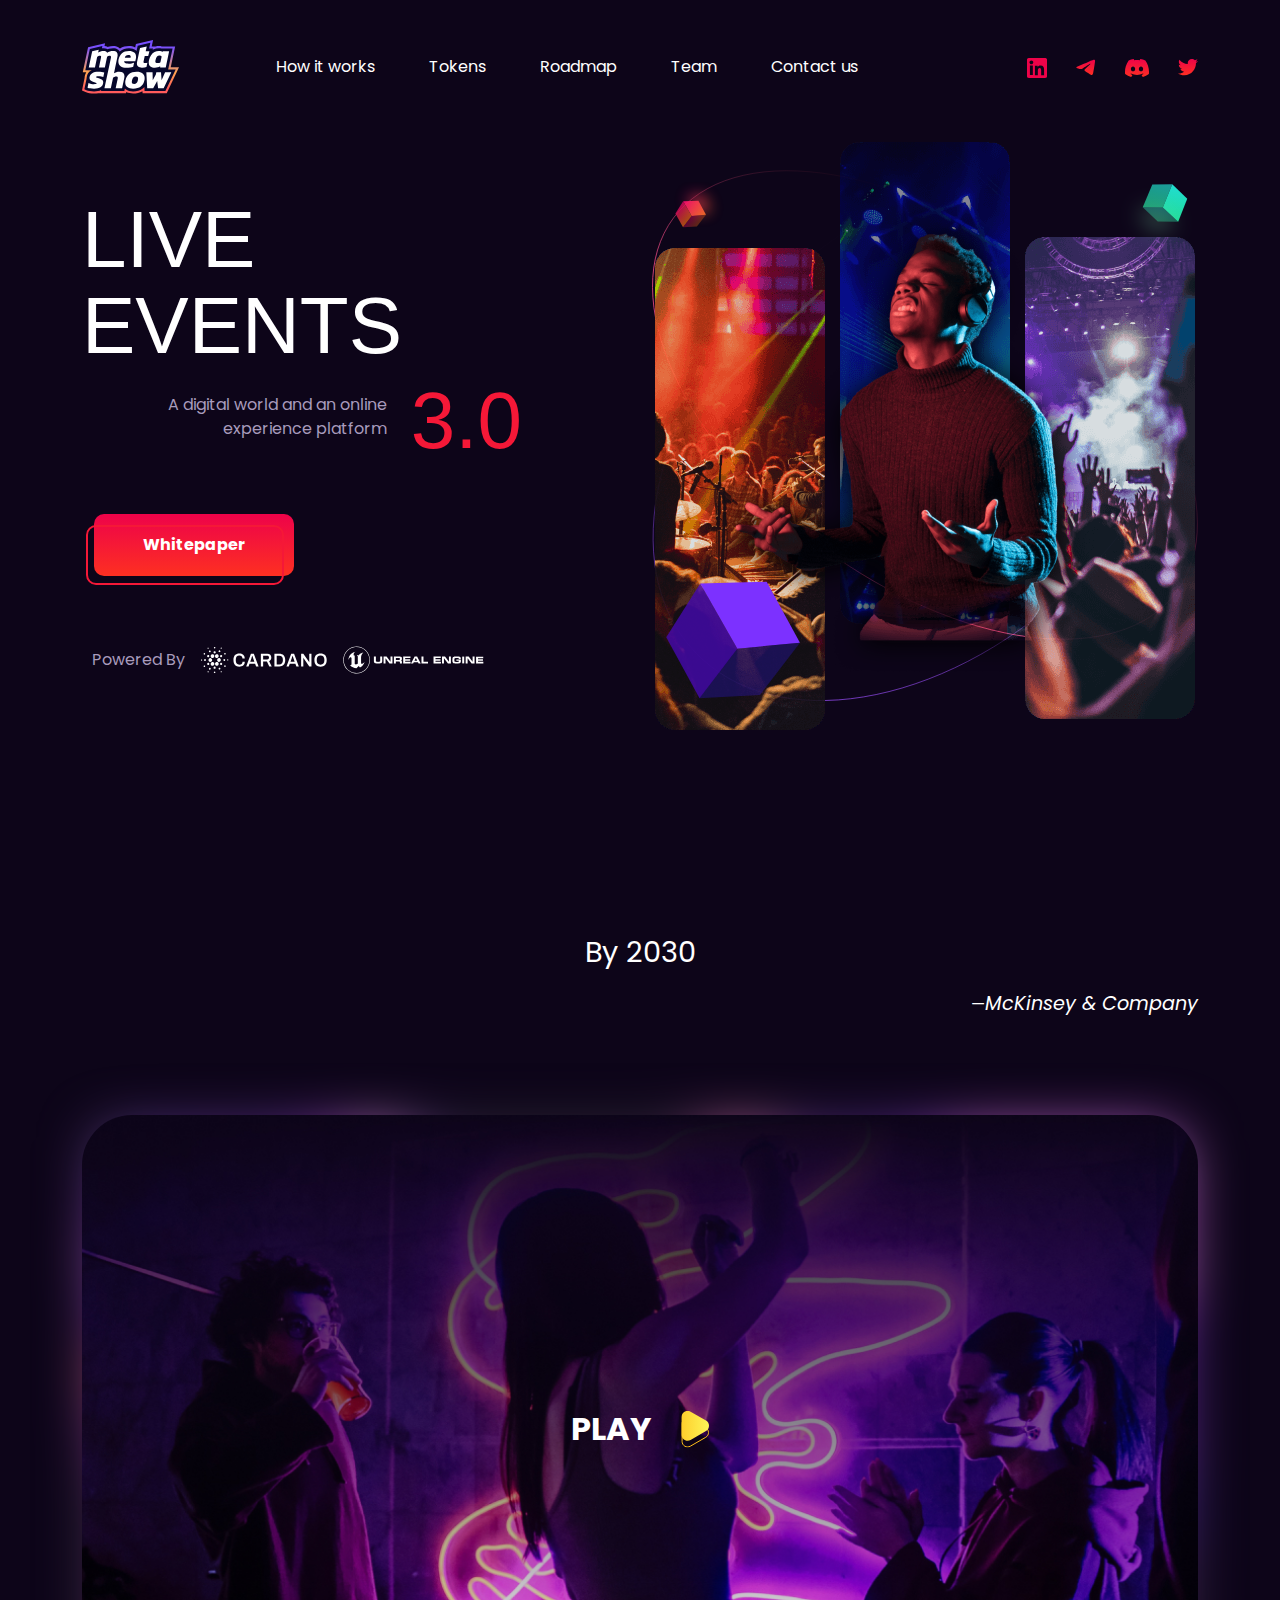
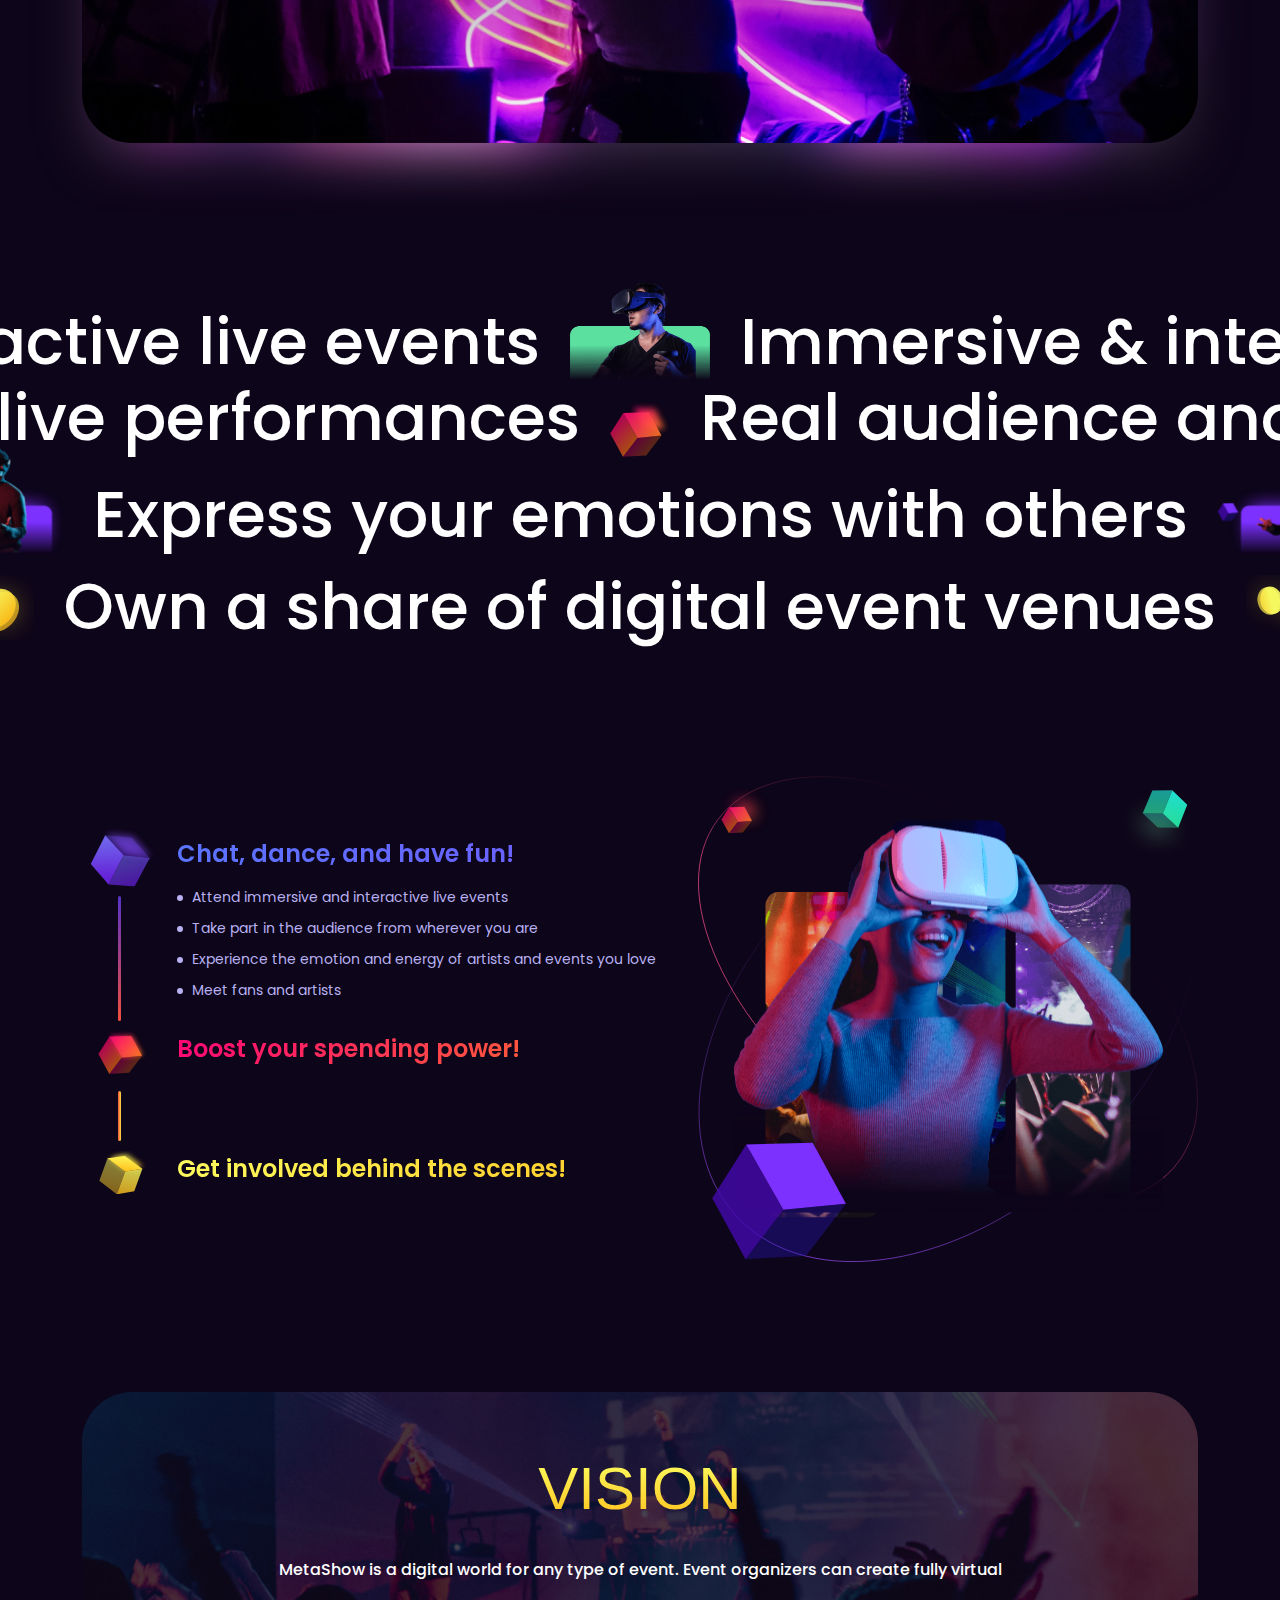
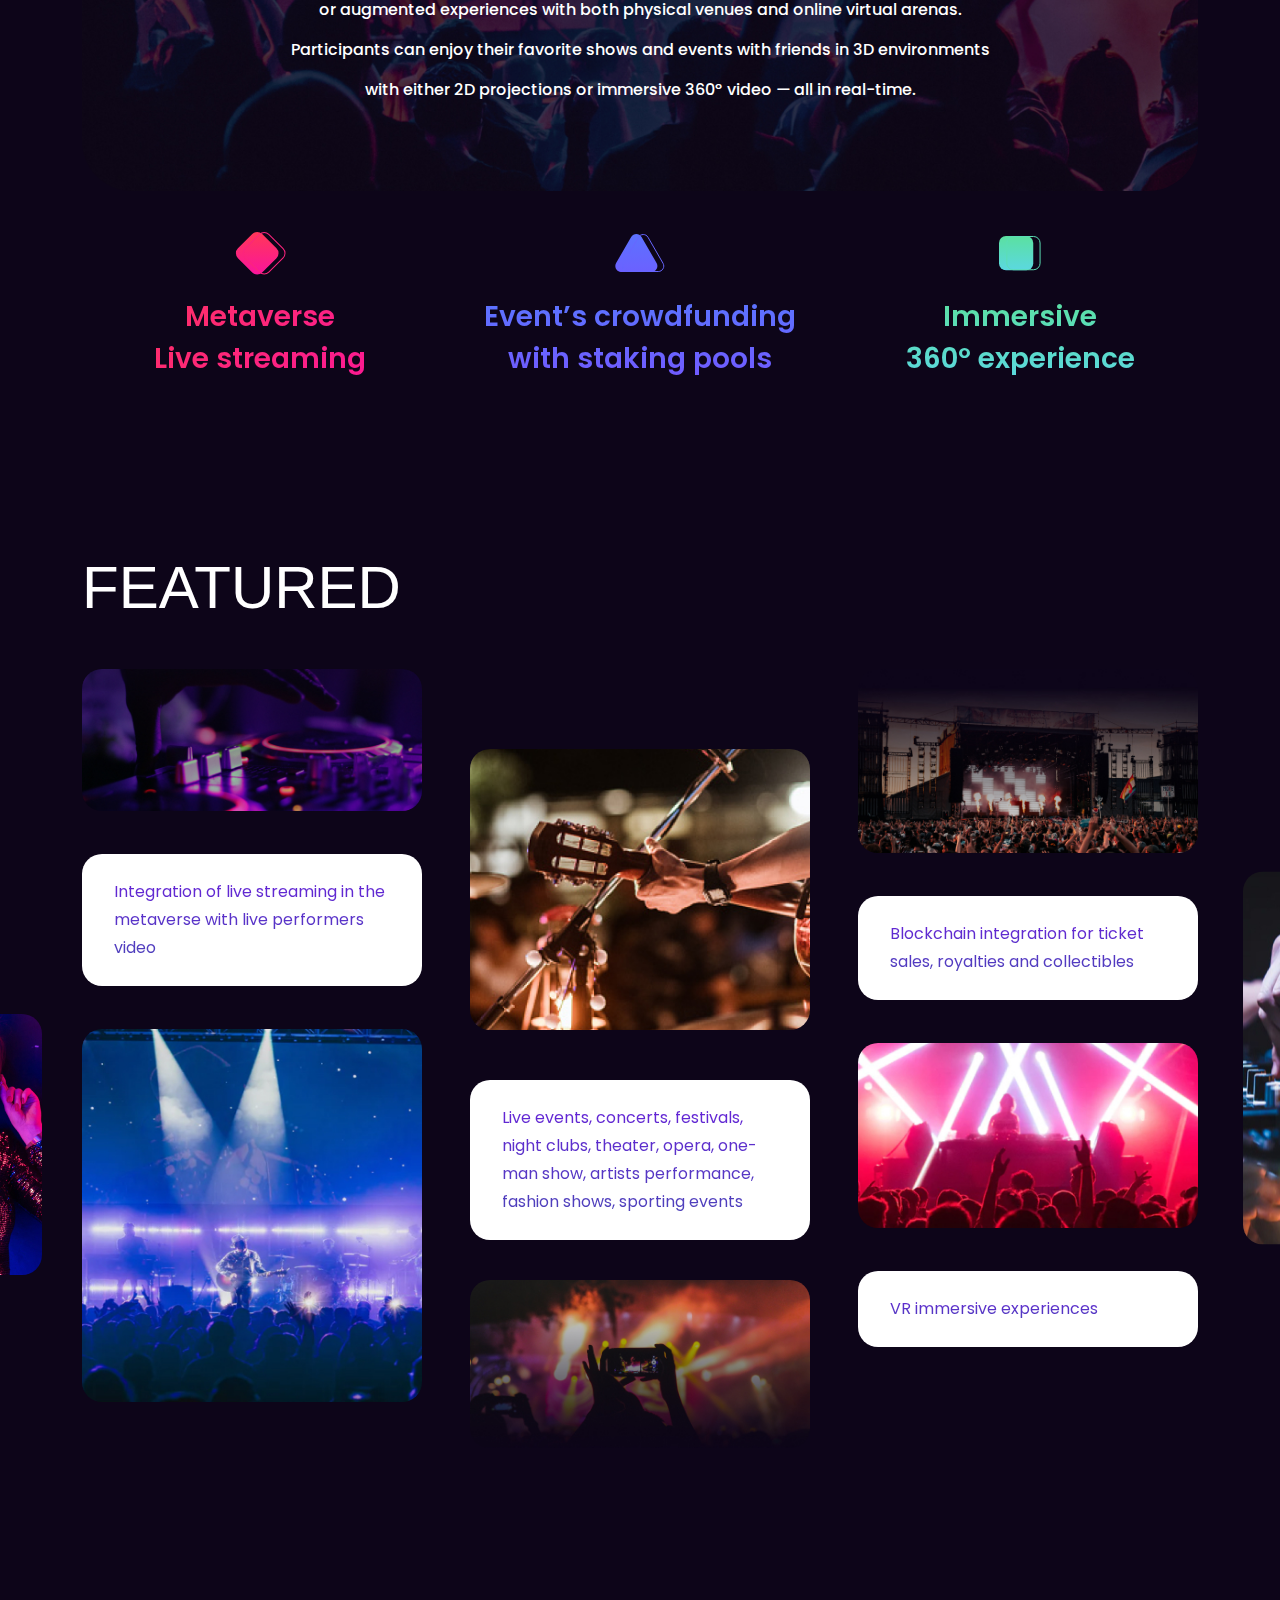
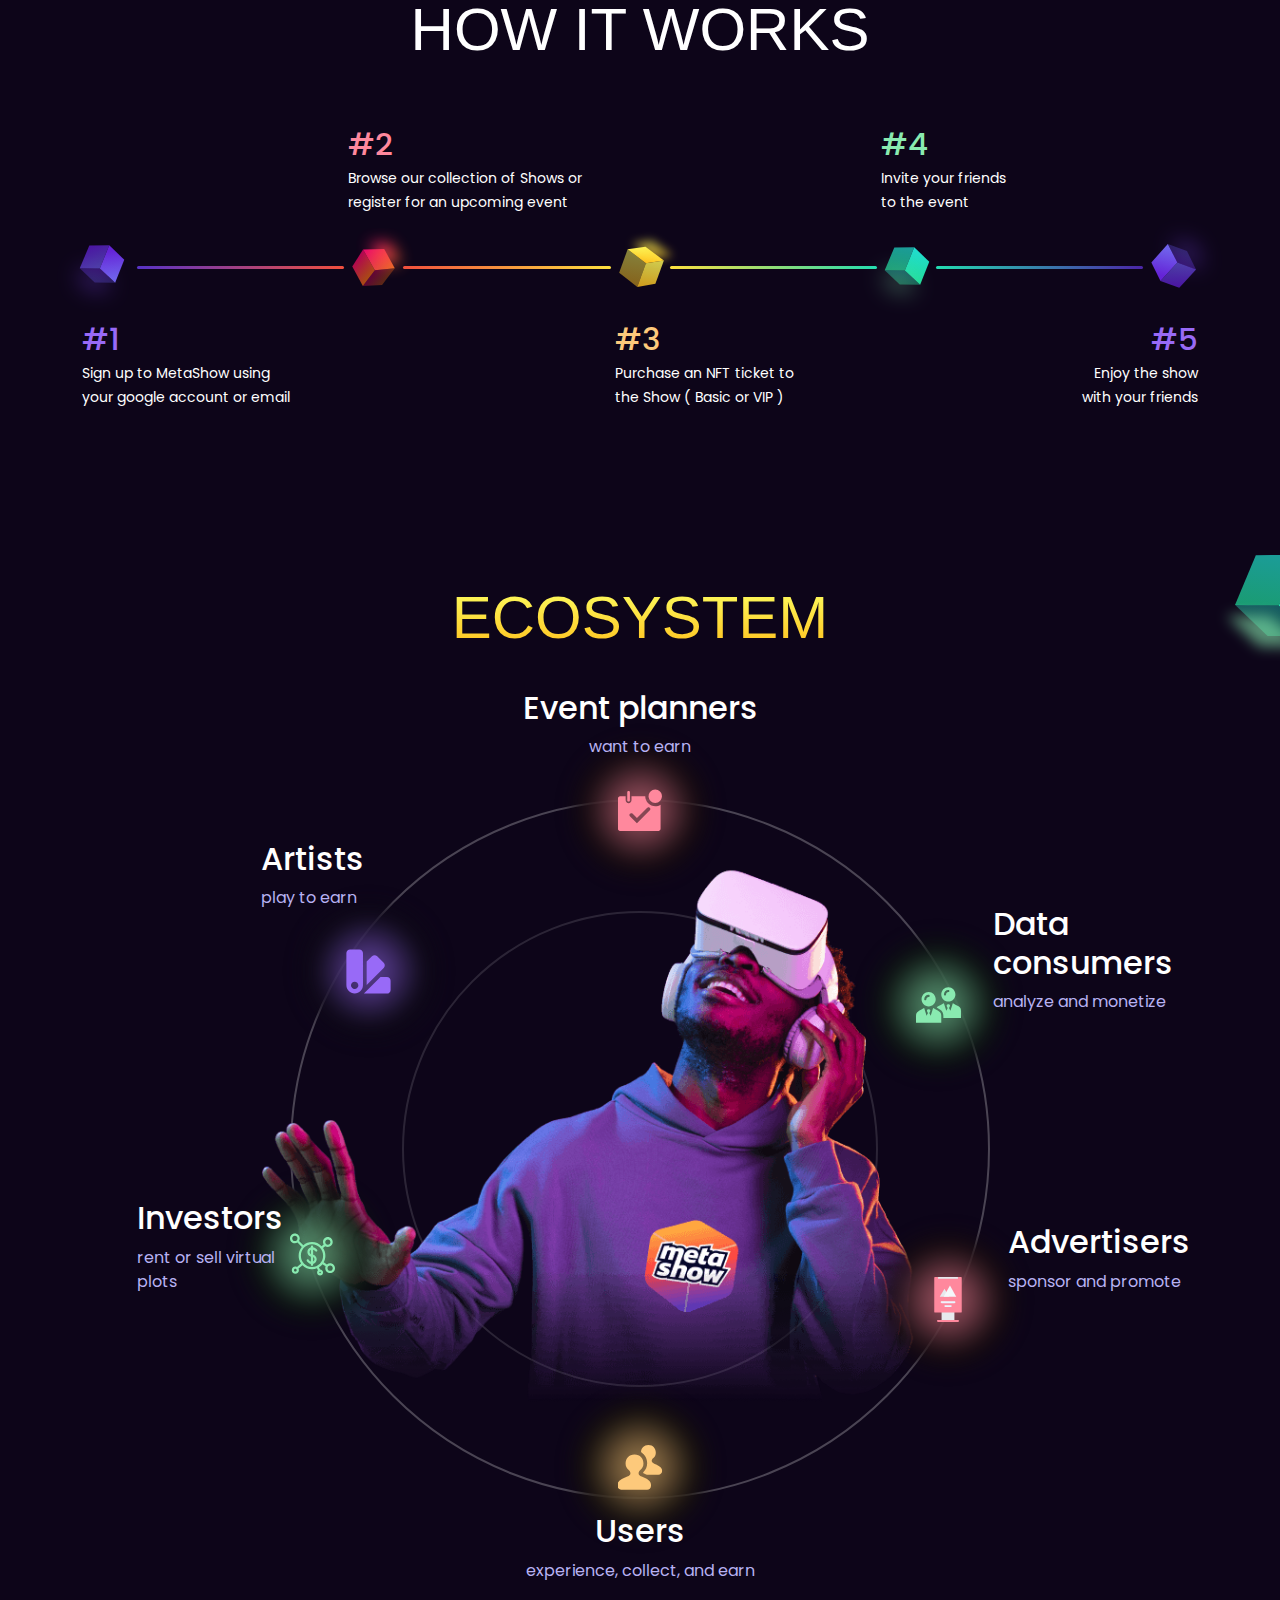
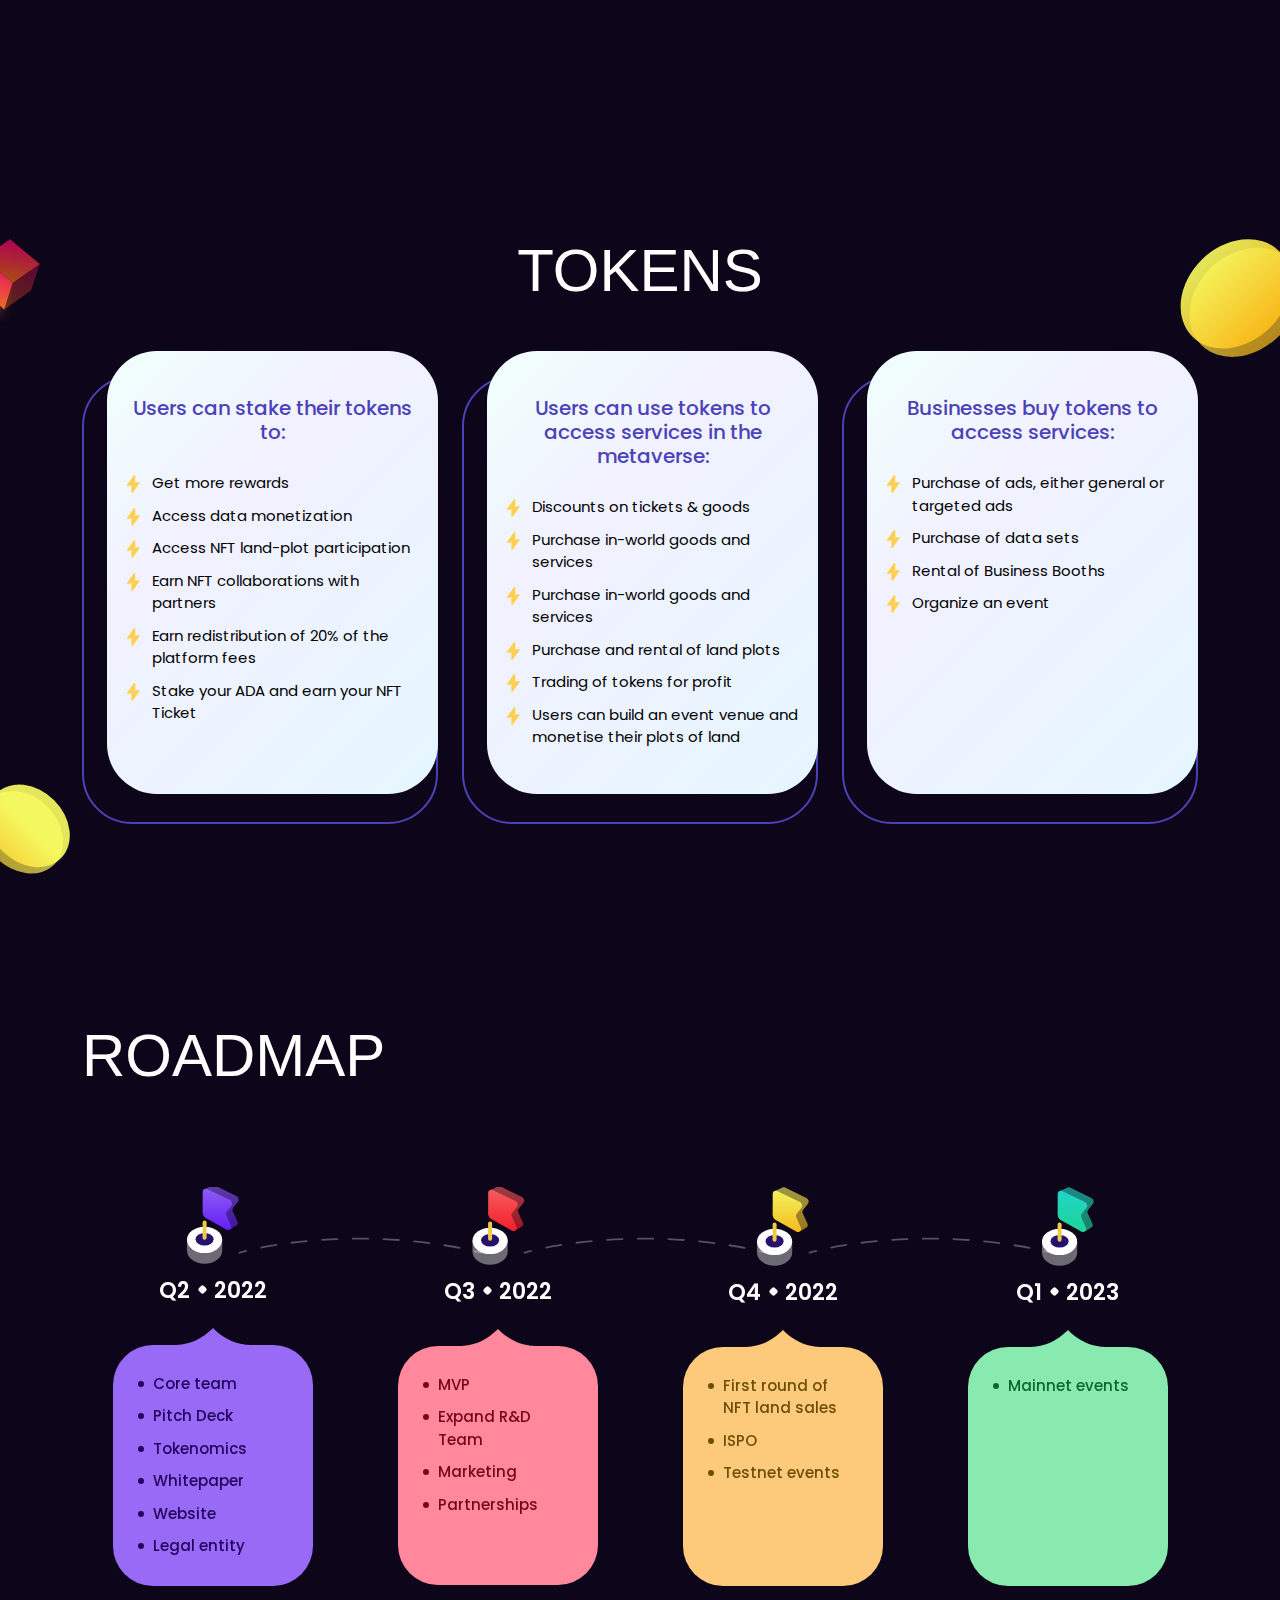
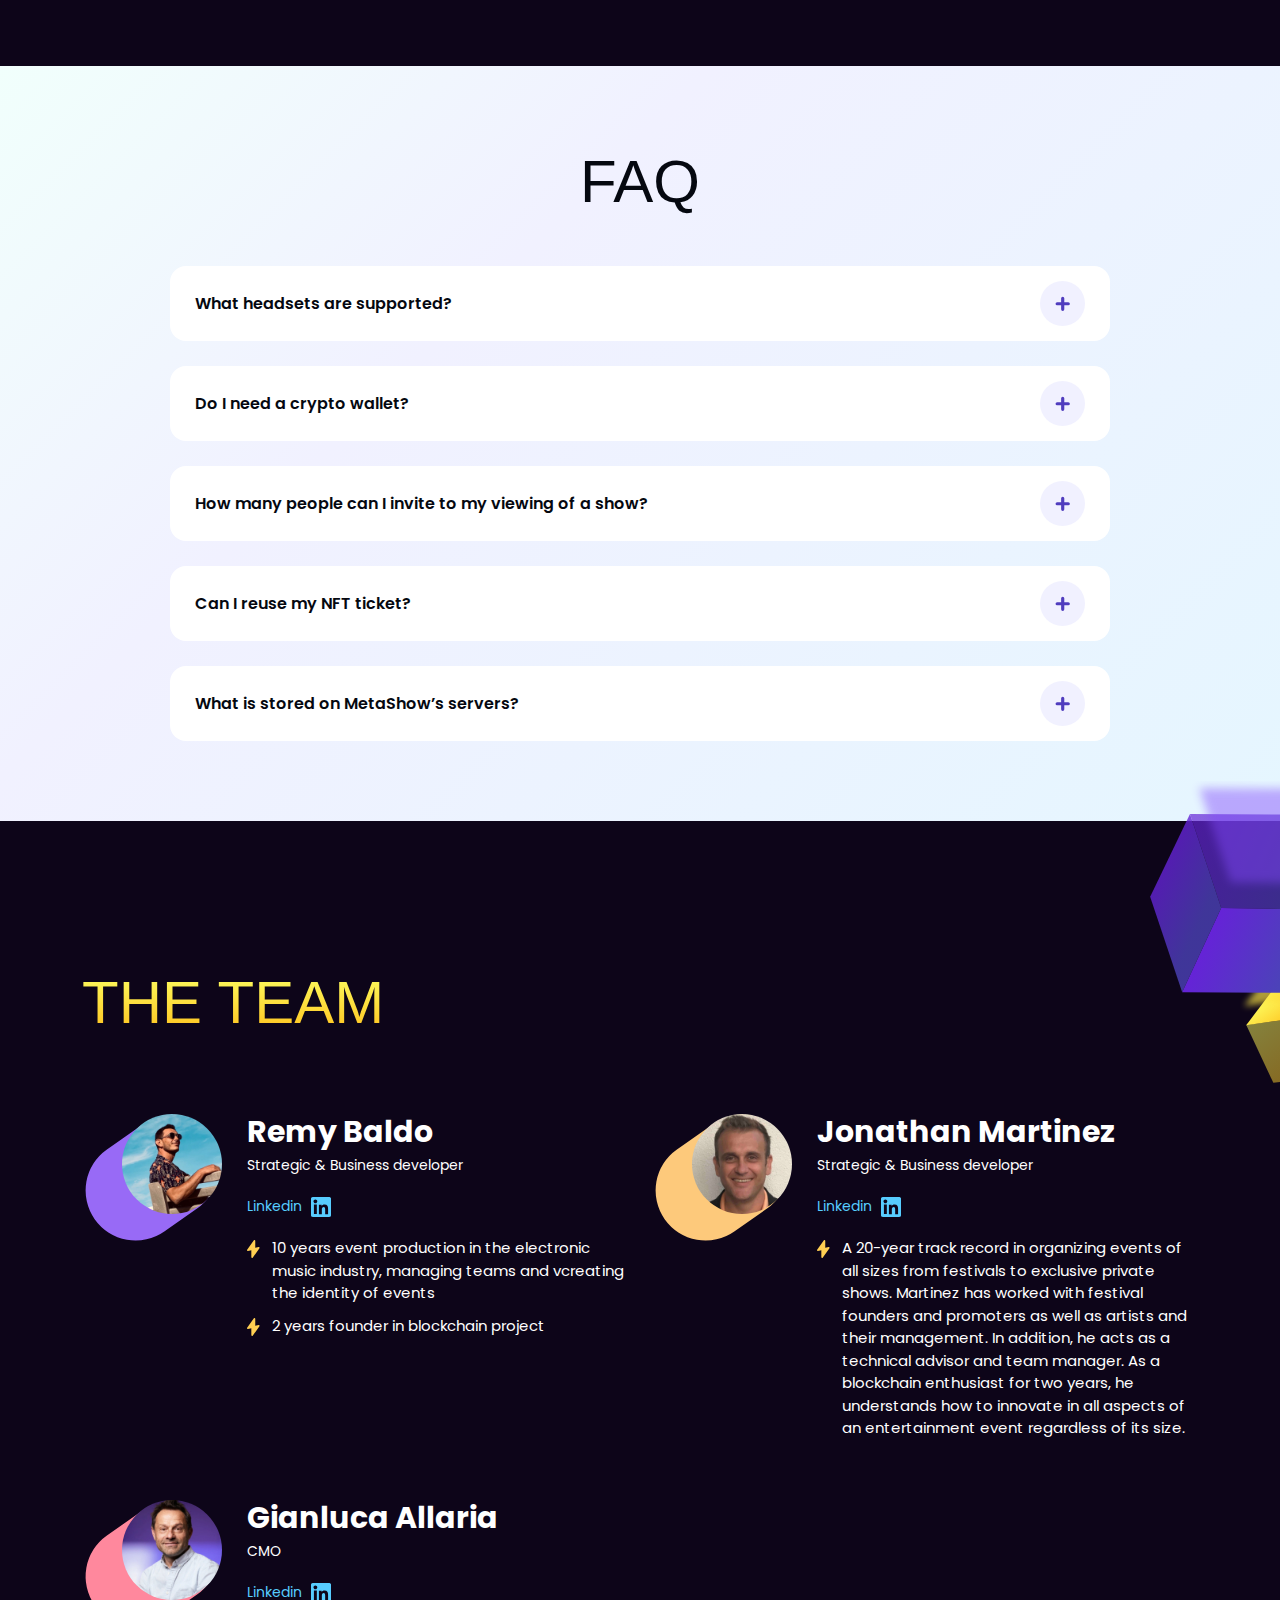
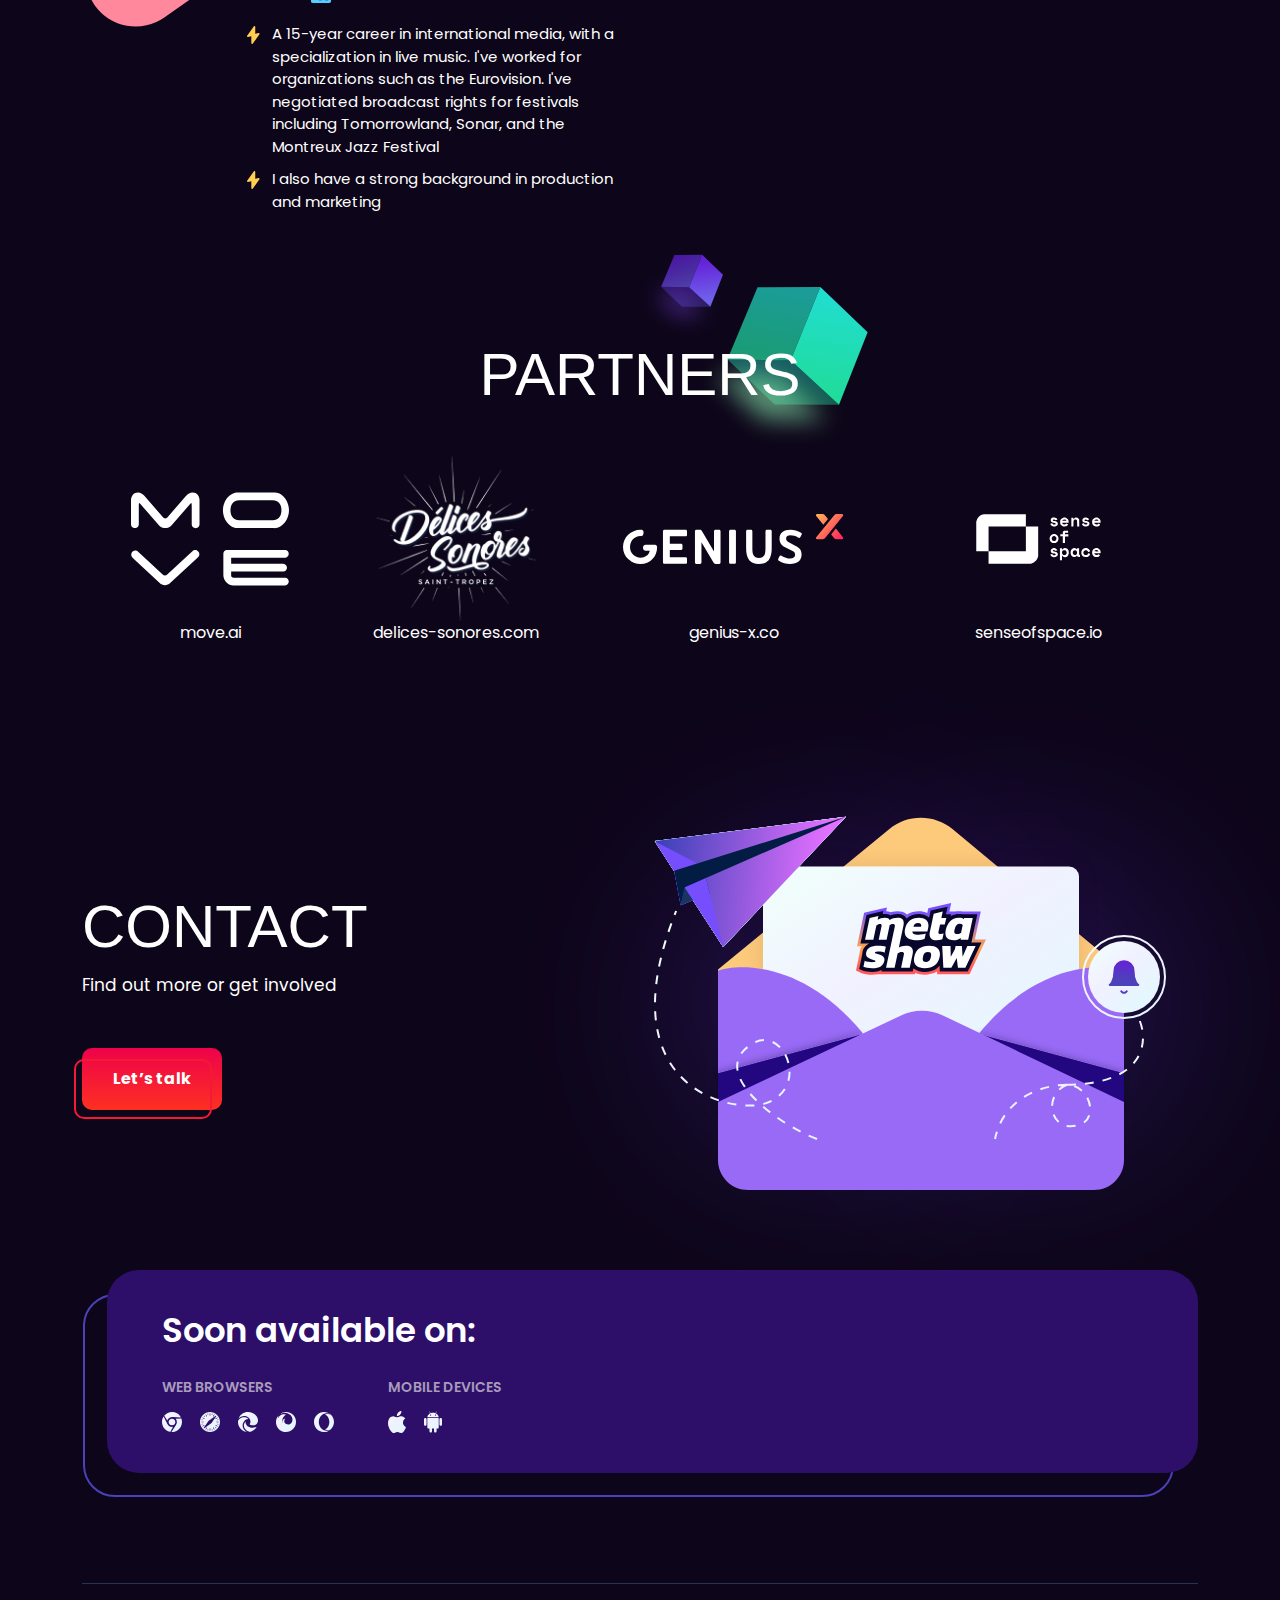
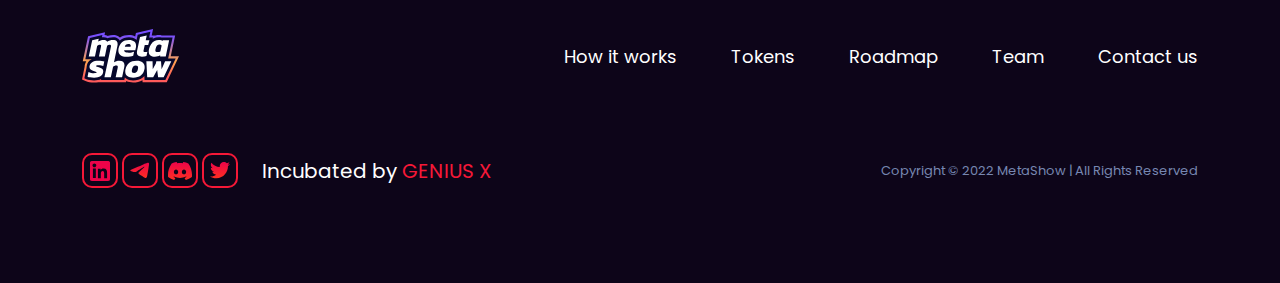
==== commit b72810f0: "Update index.html" ====
--- a/public/index.html
+++ b/public/index.html
@@ -1427,39 +1427,6 @@
                                 </div>
                             </div>
 
-                            <div class="col-md-6">
-                                <div class="teamCard">
-                                    <div class="teamImgCol">
-                                        <span class="teamImg">
-                                            <img src="img/team-img-4.jpg" alt="..." />
-                                        </span>
-                                    </div>
-
-                                    <div class="teamContentCol">
-                                        <div class="teamContentTopCol">
-                                            <h2>Mark Jivko</h2>
-
-                                            <span class="designationText">CTO</span>
-
-                                            <div class="teamSocialLink">
-                                                <a href="https://www.linkedin.com/in/markjivko/" target="_blank" rel="nofollow"
-                                                    ><span>Linkedin</span> <span><img src="img/linkedin-icon.svg" alt="Mark Jivko - LinkedIn" /></span
-                                                ></a>
-                                            </div>
-                                        </div>
-
-                                        <div class="teamContentBtmCol">
-                                            <ul class="listStyle">
-                                                <li>
-                                                    An accomplished Chief Technology Officer with 13+ years’ experience as a software developer, Mark is skilled in Software
-                                                    Architecture, Software Development and Startups. Previously CTO and Co-Founder of Stephino Software, a studio with over 100
-                                                    million app downloads in 6 years, Mark is the sole developer of numerous Open Source projects.
-                                                </li>
-                                            </ul>
-                                        </div>
-                                    </div>
-                                </div>
-                            </div>
                         </div>
                     </div>
                 </div>
